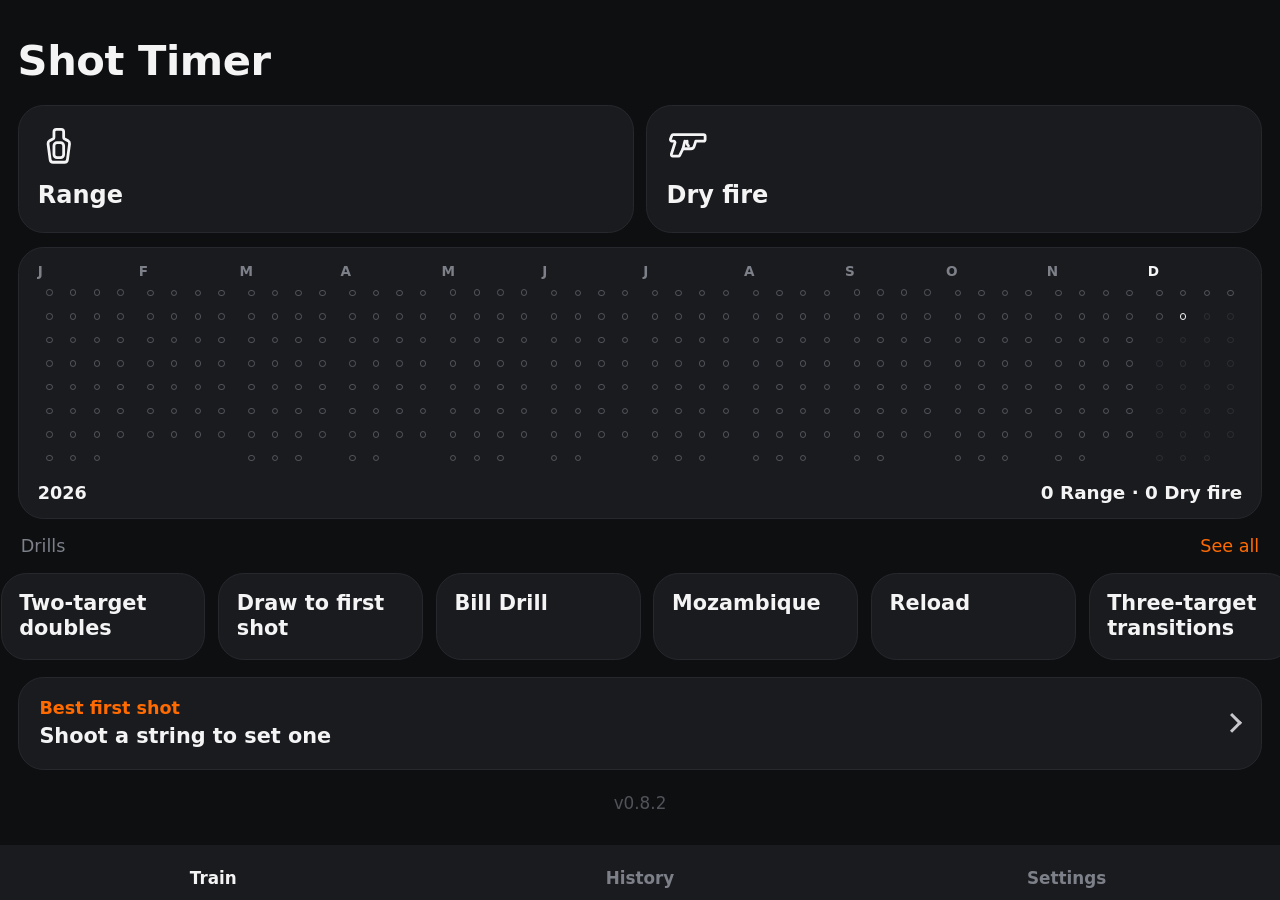
==== index.html @ 4ccd6a4a "v0.8.2: target app icon, target for Range, pistol for Dry fire - New home-screen icon: the target ou" ====
<!doctype html>
<html lang="en" data-skin="soft">
<head>
<meta charset="utf-8">
<meta name="viewport" content="width=device-width,initial-scale=1,maximum-scale=1,viewport-fit=cover,user-scalable=no">
<title>Shot Timer</title>
<meta name="apple-mobile-web-app-capable" content="yes">
<meta name="mobile-web-app-capable" content="yes">
<meta name="apple-mobile-web-app-status-bar-style" content="default">
<meta name="apple-mobile-web-app-title" content="Shot Timer">
<meta name="theme-color" content="#e4e5e8">
<link rel="manifest" href="manifest.webmanifest">
<link rel="apple-touch-icon" href="icon-180.png">
<link rel="stylesheet" href="style.css">
<link rel="stylesheet" href="design.css">
<link rel="stylesheet" href="app-skin.css">
</head>
<body>
<!-- training film: full-screen camera behind the app (outside the scaled UI so it fills the screen) -->
<div class="camwrap"><video id="cam" playsinline muted autoplay></video>
  <div class="cam-over"><div id="cam-status" class="cam-status"></div><div id="cam-events" class="cam-events"></div><div class="cam-rec">● REC</div></div></div>

<main id="app" class="phone proto" data-skin="soft">

  <!-- HOME -->
  <section id="view-home" class="view scr active">
    <div class="h-top"><div class="p-title" style="margin:0">Shot Timer</div></div>
    <button class="sbar h-ses" id="h-ses" hidden><span class="dot"></span><div><b>Session in progress</b><i id="h-ses-sum"></i></div><span class="sb-go">Resume ›</span></button>
    <div class="h-modes"><button class="h-mode" data-go="range"><svg viewBox="0 0 24 24" aria-hidden="true"><path d="M10.6 2.5H13.4A1.4 1.4 0 0 1 14.8 3.9V7.2A.8.8 0 0 0 15.2 7.9L17.3 9.05A1.9 1.9 0 0 1 18.2 10.9L17 19.9A1.8 1.8 0 0 1 15.2 21.5H8.8A1.8 1.8 0 0 1 7 19.9L5.8 10.9A1.9 1.9 0 0 1 6.7 9.05L8.8 7.9A.8.8 0 0 0 9.2 7.2V3.9A1.4 1.4 0 0 1 10.6 2.5Z"/><rect x="9.2" y="10.2" width="5.6" height="8.6" rx="1.8"/></svg><b>Range</b></button>
      <button class="h-mode" data-go="dry"><svg viewBox="0 0 24 24" aria-hidden="true"><path d="M3.6 5.5H21A1 1 0 0 1 22 6.5V8.3A1 1 0 0 1 21 9.3H16.6L15.7 12.2A2 2 0 0 1 13.8 13.7H9.2L7.4 17.4A1 1 0 0 1 6.5 18H3.4A.9.9 0 0 1 2.5 16.9L4.5 10.7A.9.9 0 0 0 3.7 9.3H2.9A.9.9 0 0 1 2 8.1L2.8 6.1A1 1 0 0 1 3.6 5.5Z"/><path d="M9.2 13.7L10.3 9.3M11.6 9.3V10.4A2 2 0 0 0 12.4 12.1"/></svg><b>Dry fire</b></button></div>
    <div class="h-week h-year">
      <div class="hy-grid" id="hy-grid" role="group" aria-label="Training days this year"></div>
      <div class="hy-foot"><span class="h-day" id="hy-year">2026</span><span class="hy-sel" id="h-day"></span></div>
    </div>
    <div class="h-row"><span class="h-k">Drills</span><button class="h-link" id="h-seeall">See all</button></div>
    <div class="h-carousel" id="h-car"></div>
    <button class="h-pr" id="h-pr"><span class="h-k">Best first shot</span><b id="h-prtxt">—</b><i id="h-prwhen"></i></button>
    <button class="clip-note" id="clip-note" hidden></button>
    <p class="p-hint home-build" id="home-build"></p>
  </section>

  <!-- RANGE: one session per trip -->
  <section id="view-range" class="view scr">
    <button class="p-back" data-back="home">‹ Home</button><div class="p-title" style="margin:0">Range</div>
    <div class="sescard" id="ses-card">
      <div class="sc-top"><span class="dot" id="ses-dot"></span><b class="sc-name" id="ses-title">Session</b><div class="hub-who sc-who" id="hub-who" role="group" aria-label="Who is shooting this session"></div><button class="sc-tog" id="sc-tog" aria-expanded="false" aria-controls="sc-more" aria-label="Add people"><svg viewBox="0 0 24 24" aria-hidden="true"><path d="M6 9l6 6 6-6"/></svg></button><button class="ses-go" id="ses-go" hidden>Shoot</button><button class="ses-btn" id="ses-btn">Start</button></div>
      <div class="sc-more" id="sc-more"><div class="sc-more-in">
        <div class="sc-line"></div>
        <div class="sc-row2">
          <div class="hub-who sc-added" id="hub-added" role="group" aria-label="People added to this session"></div>
          <div class="who-search"><input id="who-q" type="search" autocomplete="off" enterkeyhint="done" placeholder="Search shooters" aria-label="Search shooters"><div class="who-results" id="who-results" hidden></div></div>
        </div>
      </div></div>
    </div>
    <div class="p-glabel">Drills</div>
    <div class="p-group hub-dlist" id="hub-dlist"></div>
    <button class="p-new" id="hub-new">New drill</button>
    <div class="p-glabel">This session</div>
    <div class="p-group hub-log" id="hub-log"></div>
  </section>

  <!-- DRY FIRE -->
  <section id="view-drymenu" class="view scr">
    <button class="p-back" data-back="home">‹ Home</button><div class="p-title" style="margin:0">Dry fire</div>
    <div class="sbar" id="dry-sbar"><span class="dot"></span><div><b id="dry-ses-t">Session</b><i id="dry-ses-sum">Starts when you pick a drill</i></div><button class="sb-end" id="dry-end">End</button></div>
    <div class="p-group"><button class="p-menu dry" data-drill="trigger"><b>Trigger</b><span>Beep → trigger click</span></button>
      <button class="p-menu dry" data-drill="draw"><b>Draw</b><span>Reaction · shot · draw-to-shot split</span></button>
      <button class="p-menu dry" data-drill="reload"><b>Reload</b><span>First shot · reload time to the next shot</span></button></div>
  </section>

  <!-- DRILL EDITOR: describe it first, the full editor below -->
  <section id="view-editor" class="view scr">
    <div class="p-head"><button class="p-back" id="p-ed-cancel">‹ Cancel</button><div class="t"><b id="p-ed-title">New drill</b></div><button class="p-back p-save" id="p-save">Save</button></div>
    <div class="ed-scroll">
      <div class="ed-hero" id="ed-hero">
        <div class="eh-title">Describe it</div>
        <div class="eh-field"><input id="vb-text" type="text" enterkeyhint="done" autocomplete="off" placeholder="2 shots on target 1, 5 reps under 4 s" aria-label="Describe the drill"><button class="vb-mic" id="vb-mic" aria-label="Speak the drill"><svg class="ic" viewBox="0 0 24 24" aria-hidden="true"><rect x="9" y="3" width="6" height="11" rx="3"/><path d="M5.5 11a6.5 6.5 0 0 0 13 0M12 17.5V21M9 21h6"/></svg></button></div>
        <div class="vb-heard eh-heard" id="vb-heard">Say it or type it. Press done when you finish.</div>
        <button class="eh-edit" id="eh-edit">Edit drill<span aria-hidden="true">⌄</span></button>
      </div>
      <div class="ed-detail-start" id="ed-detail"></div>
      <div class="p-form">
        <label class="p-field"><span>Name</span><input id="p-f-name" value="" maxlength="28"></label>
        <div class="p-field col"><span>Start from</span><div class="p-seg p-seg3" id="p-f-start"><button data-v="holster">Holster</button><button data-v="ready" class="on">Ready</button><button data-v="low ready">Low ready</button></div></div>
      </div>
      <div class="p-glabel">Targets</div>
      <div class="p-form" id="ed-targets"></div>
      <div class="p-glabel">String · what you do after one beep, in order</div>
      <div class="p-form" id="ed-steps"></div>
      <div class="ed-add"><button class="p-new" id="ed-add-shots">+ Shots</button><button class="p-new" id="ed-add-reload">+ Reload</button></div>
      <div class="p-glabel">Reps</div>
      <div class="p-form">
        <div class="p-field"><span>Each string under</span><div class="p-step"><button data-f="par" data-d="-0.25" aria-label="Shorter par">–</button><b id="p-f-par">5.00</b> s<button data-f="par" data-d="0.25" aria-label="Longer par">+</button></div></div>
        <div class="p-field"><span>Reps</span><div class="p-step"><button data-f="reps" data-d="-1" aria-label="Fewer reps">–</button><b id="p-f-reps">5</b><button data-f="reps" data-d="1" aria-label="More reps">+</button></div></div>
        <div class="p-field"><span>Reset between reps</span><div class="p-step"><button data-f="reset" data-d="-1" aria-label="Shorter reset">–</button><b id="p-f-reset">6</b> s<button data-f="reset" data-d="1" aria-label="Longer reset">+</button></div></div>
      </div>
      <button class="h-link dt-del" id="p-ed-del" style="margin:4px auto 0">Delete drill</button>
    </div>
  </section>

  <!-- TIMER (free shooting, a drill, or a dry-fire drill) -->
  <section id="view-timer" class="view scr">
    <div class="p-head"><button class="p-back" id="btn-back">‹ Back</button><div class="t"><b id="drill-title">Range</b><i id="ses-text"></i></div>
      <div class="p-seg" id="seg-rep"><button data-rep="single">Single</button><button data-rep="repeat">Repeat</button></div></div>
    <div class="p-chips"><button class="p-chip" id="chip-shooter" aria-label="Shooter"><i>Shooter</i><b id="lbl-shooter">—</b></button>
      <button class="p-chip" id="chip-gun" aria-label="Gun"><i>Gun</i><b id="lbl-gun">—</b></button>
      <button class="p-chip film" id="chip-film" aria-label="Film training clip"><i><svg class="ic" viewBox="0 0 24 24" aria-hidden="true"><rect x="2.5" y="6.5" width="13" height="11" rx="2.5"/><path d="M15.5 10.5l6-3.5v10l-6-3.5z"/></svg>Film</i><b id="lbl-film">Off</b></button></div>
    <div class="p-plan" id="p-plan" hidden><div class="pl-top"><b id="pl-round">Rep 1 of 5</b><span id="pl-do"></span></div><div class="pl-steps" id="pl-steps"></div><div class="pl-dots" id="pl-dots"></div></div>
    <div class="p-read readout" id="p-read">
      <div class="p-status" id="status">Ready</div>
      <svg class="p-gauge" id="p-gauge" viewBox="0 0 200 104" aria-hidden="true"></svg>
      <div class="p-big"><span id="big">0.000</span><small>s</small></div>
      <div class="p-stats">
        <div><i id="k-count">Shots</i><b id="s-count">0</b></div>
        <div><i id="k-first">First</i><b id="s-first">—</b></div>
        <div><i id="k-split">Split</i><b id="s-split">—</b></div>
        <div><i id="k-avg">Avg split</i><b id="s-avg">—</b></div>
      </div>
      <div class="meter" aria-hidden="true"><div id="meter-fill"></div><div id="meter-thr"></div></div>
      <div class="p-sub" id="beepinfo"></div>
      <div class="p-res" id="p-res"></div>
    </div>
    <ol id="shotlist" class="shotlist"></ol>
    <div class="p-ctrl controls"><button class="p-btn" id="btn-main">START</button><button class="p-btn2" id="btn-review" disabled>Score…</button></div>
  </section>

  <!-- voice scoring sheet -->
  <div class="p-dlg" id="p-score" hidden><div>
    <div class="vb-top"><h4 id="sc-title">Score string</h4><button class="p-back" id="sc-close">Done</button></div>
    <div class="vbox">
      <div class="vb-top"><b>Say the hits</b><button class="vb-mic" id="sc-mic" aria-label="Speak the hits"><svg class="ic" viewBox="0 0 24 24" aria-hidden="true"><rect x="9" y="3" width="6" height="11" rx="3"/><path d="M5.5 11a6.5 6.5 0 0 0 13 0M12 17.5V21M9 21h6"/></svg></button></div>
      <textarea id="sc-text" rows="2" placeholder="e.g. 2 alpha on target 1, 1 bravo 1 alpha on target 2"></textarea>
      <div class="vb-row"><span class="vb-heard" id="sc-heard">Alpha, Bravo, Charlie, Delta, Mike, no-shoot. "All alphas" works too.</span><button class="vb-go" id="sc-go">Score</button></div>
    </div>
    <div class="sc-table" id="sc-table"></div>
  </div></div>

  <!-- HISTORY: session cards (swipe left to delete), tap one for its detail -->
  <section id="view-history" class="view scr">
    <div class="hs-head"><div class="p-title" style="margin:0">History</div></div>
    <div class="hs-best" id="hs-best"></div>
    <div class="hs-pills" role="group" aria-label="Filter"><button class="on" data-f="all">All</button><button data-f="range">Range</button><button data-f="dry">Dry fire</button></div>
    <button class="hs-live" id="hs-live" hidden><span class="dot"></span><div><b id="hs-live-t"></b><i id="hs-live-s"></i></div><span class="sb-go">Resume ›</span></button>
    <div id="hs-body"></div>
  </section>
  <section id="view-session" class="view scr">
    <button class="p-back" id="ses-back">‹ History</button>
    <div class="hd-title"><div class="p-title" style="margin:0" id="ses-title-h">Session</div><i id="hd-sub"></i></div>
    <div class="hd-stats" id="hd-stats"></div>
    <div class="hd-who" id="hd-who" role="group" aria-label="Shooters"></div>
    <div id="hd-body"></div>
    <div class="hd-acts"><button class="p-btn2" id="ses-exp">Export CSV</button><button class="p-btn2" id="ses-clips">Share clips</button><button class="p-btn2 hd-del" id="ses-del">Delete</button></div>
  </section>

  <nav class="tabs">
    <button data-view="train" class="tab active"><svg class="ti" viewBox="0 0 24 24" aria-hidden="true"><circle cx="12" cy="13" r="8"/><path d="M12 9v4l2.5 2.5M10 2h4"/></svg>Train</button>
    <button data-view="history" class="tab"><svg class="ti" viewBox="0 0 24 24" aria-hidden="true"><path d="M5 4h14v16H5zM9 9h6M9 13h6M9 17h3"/></svg>History</button>
    <button data-view="settings" class="tab"><svg class="ti" viewBox="0 0 24 24" aria-hidden="true"><path d="M4 7h10M18 7h2M4 17h4M12 17h8"/><circle cx="16" cy="7" r="2"/><circle cx="10" cy="17" r="2"/></svg>Settings</button>
  </nav>
</main>

  <!-- SETTINGS -->
  <section id="view-settings" class="view legacy">
    <header class="bar"><h1>Settings</h1></header>
    <div class="form">
      <h2>Look</h2>
      <label class="row"><span>Style</span><select id="set-skin"><option value="softdark">Soft dark</option><option value="soft">Clean light</option><option value="current">Dark</option></select></label>

      <h2>Start beep</h2>
      <label class="row"><span>Random delay min (s)</span><input id="set-dmin" type="number" min="0" max="30" step="0.5"></label>
      <label class="row"><span>Random delay max (s)</span><input id="set-dmax" type="number" min="0" max="30" step="0.5"></label>
      <label class="row"><span>Beep pitch (Hz)</span><input id="set-hz" type="number" min="800" max="4000" step="100"></label>
      <label class="row"><span>Beep length (ms)</span><input id="set-blen" type="number" min="100" max="800" step="50"></label>
      <label class="row"><span>Par time for free shooting (s, 0 = off)</span><input id="set-par" type="number" min="0" max="60" step="0.05"></label>

      <h2>Range</h2>
      <label class="row"><span>Ignore sounds quieter than my shots by (dB, 0 = off)</span><input id="set-gate" type="number" min="0" max="40" step="1"></label>
      <p class="hint">Your gun is the loudest thing the phone hears. Shots from other lanes and echoes are much quieter and get struck out (tap ↺ to keep one).</p>
      <label class="row"><span>Repeat: reset time between strings (s)</span><input id="set-rreset" type="number" min="2" max="60" step="1"></label>

      <h2>Dry fire</h2>
      <div class="row col"><span>Trigger click</span><p class="hint" id="click-info"></p><button id="btn-learn2" class="btn ghost small">Teach my trigger click</button></div>
      <div class="row col"><span>Holster draw</span><p class="hint" id="hol-info"></p><button id="btn-learn-hol" class="btn ghost small">Teach my holster draw</button></div>
      <label class="row col"><span>Dry fire sensitivity <b id="lbl-dsens"></b></span><input id="set-dsens" type="range" min="1" max="10" step="1"></label>
      <label class="row col"><span>Click match strictness <b id="lbl-match"></b></span><input id="set-match" type="range" min="0.5" max="0.95" step="0.05"></label>
      <p class="hint">A sound counts as the click only if it matches the learned click, is about as loud, and is a single snap (a rack is two snaps). Lower strictness if real clicks show "not the click".</p>
      <label class="row"><span>Dry fire repeat: reholster time (s)</span><input id="set-rehol" type="number" min="2" max="30" step="1"></label>
      <label class="row"><span>Reload drill: time allowed for the reload (s)</span><input id="set-rlto" type="number" min="3" max="30" step="1"></label>
      <label class="row"><span>Rep timeout, no click (s)</span><input id="set-rtime" type="number" min="2" max="15" step="1"></label>

      <h2>Training film</h2>
      <label class="row"><span>Camera</span><select id="set-cam"><option value="user">Front (see the overlay)</option><option value="environment">Back (better video)</option></select></label>
      <p class="hint">Tap Film on the timer screen, run your drills, tap it again to stop. The clip is kept on this phone until you delete it.</p>

      <h2>Detection</h2>
      <label class="row col"><span>Sensitivity <b id="lbl-sens"></b></span><input id="set-sens" type="range" min="1" max="10" step="1"></label>
      <p class="hint">Higher = hears quieter shots (and more of your neighbors). Watch the meter: the line is the threshold.</p>
      <label class="row"><span>Echo window (ms)</span><input id="set-echo" type="number" min="0" max="600" step="10"></label>
      <label class="row"><span>Min time between shots (ms)</span><input id="set-lock" type="number" min="40" max="400" step="10"></label>
      <label class="row"><span>Auto-stop after quiet (s, 0 = off)</span><input id="set-auto" type="number" min="0" max="60" step="1"></label>

      <h2>Shooters &amp; guns</h2>
      <label class="row col"><span>Shooters (one per line, first is you)</span><textarea id="set-shooters" rows="4"></textarea></label>
      <label class="row col"><span>Guns (one per line)</span><textarea id="set-guns" rows="4"></textarea></label>

      <h2>Test with a recording</h2>
      <p class="hint">Pick a video or audio file of a shooting string. The same detector runs on it and lists every shot.</p>
      <input id="file-test" type="file" accept="audio/*,video/*">
      <div id="file-result" class="file-result"></div>

      <h2>Diagnostics</h2>
      <label class="row"><span>iPhone audio mode</span><select id="set-audiomode"><option value="play-and-record">play-and-record</option><option value="auto">auto</option><option value="playback">playback</option><option value="ambient">ambient</option><option value="default">don't set</option></select></label>
      <p class="hint" id="audiomode-note">If the start beep is never heard by the mic, try another mode (close and reopen the app after changing it).</p>
      <div id="diag" class="file-result"></div>
      <button id="btn-diag-share" class="btn ghost small">Share beep recording</button>

      <h2>Data</h2>
      <button id="btn-export" class="btn small">Export all history (CSV)</button>
      <button id="btn-clear" class="btn danger small">Delete all history</button>
      <p class="hint" id="build"></p>
    </div>
  </section>


<dialog id="ses-dlg"><form method="dialog"><h3>Session ended</h3><p class="hint" id="ses-dlg-info"></p>
  <p class="hint">Exports only this session: a CSV of every shot/rep and a .json with the settings used.</p>
  <button id="btn-ses-export" class="btn primary">Export session</button> <button id="btn-ses-close" class="btn ghost">Done</button></form></dialog>
<dialog id="film-dlg"><form method="dialog"><h3>Training clip ready</h3><p class="hint" id="film-info"></p>
  <p class="hint" id="film-kept"></p>
  <p class="hint"><b>Save to camera roll</b>: tap Save Video. <b>Clip + log</b>: Save to Files → Dropbox, keeps the name so it matches the session export.</p>
  <button id="btn-film-roll" class="btn primary">Save to camera roll</button> <button id="btn-film-share" class="btn ghost">Clip + log</button> <button id="btn-film-close" class="btn ghost">Later</button></form></dialog>
<dialog id="picker"><form method="dialog"><h3 id="picker-title"></h3><div id="picker-list"></div><button class="btn ghost" value="cancel">Cancel</button></form></dialog>
<div class="toast-host" id="toast-host"></div>
<script src="detector.js"></script>
<script src="voice.js"></script>
<script src="app.js"></script>
<script src="ui.js"></script>
</body>
</html>
---- style.css ----
:root {
  --bg: #0d0f12; --panel: #171a1f; --panel2: #1f242b; --line: #2a3038;
  --text: #f2f4f7; --muted: #8b95a3; --accent: #ff7a1a; --accent-ink: #1a0d00;
  --ok: #3ddc84; --warn: #ffc93c; --bad: #ff5a5a;
  --mono: ui-monospace, "SF Mono", Menlo, monospace;
  --safe-b: env(safe-area-inset-bottom, 0px); --safe-t: env(safe-area-inset-top, 0px);
  color-scheme: dark;
}
* { box-sizing: border-box; -webkit-tap-highlight-color: transparent; }
html, body { margin: 0; height: 100%; background: var(--bg); color: var(--text);
  font: 16px/1.4 -apple-system, BlinkMacSystemFont, "Segoe UI", system-ui, sans-serif; overscroll-behavior: none; }
#app { height: 100%; display: flex; flex-direction: column; padding-top: var(--safe-t); }
.view { display: none; flex: 1; flex-direction: column; overflow-y: auto; padding: 0 16px 16px; }
.view.active { display: flex; }
.bar { display: flex; gap: 8px; align-items: center; justify-content: space-between; padding: 12px 0; }
h1 { font-size: 22px; margin: 0; } h2 { font-size: 13px; text-transform: uppercase; letter-spacing: .08em; color: var(--muted); margin: 24px 0 8px; }
.chip { flex: 1; min-width: 0; display: flex; flex-direction: column; align-items: flex-start; background: var(--panel); color: var(--text);
  border: 1px solid var(--line); border-radius: 12px; padding: 8px 12px; font: inherit; text-align: left; }
.chip span:last-child { white-space: nowrap; overflow: hidden; text-overflow: ellipsis; max-width: 100%; font-weight: 600; }
.chip-k { font-size: 11px; color: var(--muted); text-transform: uppercase; letter-spacing: .06em; }

.readout { background: var(--panel); border: 1px solid var(--line); border-radius: 20px; padding: 16px; text-align: center; }
.status { font-size: 14px; font-weight: 700; letter-spacing: .12em; text-transform: uppercase; color: var(--muted); }
.status.standby { color: var(--warn); } .status.live { color: var(--ok); } .status.err { color: var(--bad); }
.big { font-family: var(--mono); font-variant-numeric: tabular-nums; font-weight: 700; font-size: clamp(64px, 22vw, 120px); line-height: 1.05; letter-spacing: -.03em; margin: 4px 0 10px; }
.stats { display: grid; grid-template-columns: repeat(4, 1fr); gap: 6px; }
.stats div { background: var(--panel2); border-radius: 10px; padding: 6px 2px; display: flex; flex-direction: column; }
.k { font-size: 10px; color: var(--muted); text-transform: uppercase; letter-spacing: .06em; }
.v { font-family: var(--mono); font-variant-numeric: tabular-nums; font-size: 16px; font-weight: 600; }
.meter { position: relative; height: 8px; background: var(--panel2); border-radius: 4px; margin-top: 12px; overflow: hidden; }
#meter-fill { position: absolute; inset: 0 auto 0 0; width: 0; background: var(--ok); transition: width 60ms linear; }
#meter-fill.hot { background: var(--accent); }
#meter-thr { position: absolute; top: 0; bottom: 0; width: 2px; background: var(--text); }
.hint { color: var(--muted); font-size: 13px; margin: 6px 0 0; min-height: 1em; }

.shotlist { list-style: none; margin: 12px 0; padding: 0; flex: 1; overflow-y: auto; min-height: 60px; }
.shotlist li { display: grid; grid-template-columns: 36px 1fr 1fr 32px; align-items: center; gap: 8px; padding: 8px 10px;
  border-bottom: 1px solid var(--line); font-family: var(--mono); font-variant-numeric: tabular-nums; }
.shotlist li .n { color: var(--muted); } .shotlist li .sp { color: var(--muted); text-align: right; }
.shotlist li .t { font-weight: 700; }
.shotlist li.removed { opacity: .35; text-decoration: line-through; }
.shotlist .x { background: none; border: 0; color: var(--muted); font-size: 18px; padding: 0; }
.shotlist .head { color: var(--muted); font-size: 11px; font-family: inherit; text-transform: uppercase; letter-spacing: .06em; border: 0; padding-bottom: 2px; }

.controls { display: grid; grid-template-columns: 1fr auto; gap: 10px; padding-bottom: 4px; }
.btn { font: inherit; font-weight: 700; border-radius: 14px; border: 1px solid var(--line); background: var(--panel2); color: var(--text); padding: 12px 16px; }
.btn:disabled { opacity: .4; }
.btn.primary { background: var(--accent); color: var(--accent-ink); border-color: var(--accent); }
.btn.primary.stop { background: var(--bad); border-color: var(--bad); color: #fff; }
.btn.primary.standby { background: var(--warn); border-color: var(--warn); color: #221800; }
.btn.ghost { background: transparent; } .btn.small { padding: 8px 12px; font-size: 14px; }
.btn.danger { color: var(--bad); border-color: var(--bad); background: transparent; }
.big-btn { font-size: 26px; letter-spacing: .1em; padding: 22px; }

.tabs { display: grid; grid-template-columns: repeat(3, 1fr); border-top: 1px solid var(--line); background: var(--panel); padding-bottom: var(--safe-b); }
.tab { font: inherit; font-size: 14px; font-weight: 600; background: none; border: 0; color: var(--muted); padding: 14px 0; }
.tab.active { color: var(--accent); }

.form .row { display: flex; align-items: center; justify-content: space-between; gap: 12px; padding: 10px 0; border-bottom: 1px solid var(--line); }
.form .row.col { flex-direction: column; align-items: stretch; }
.form input[type=number] { width: 96px; font: inherit; text-align: right; background: var(--panel2); color: var(--text); border: 1px solid var(--line); border-radius: 8px; padding: 6px 8px; }
.form textarea { font: inherit; background: var(--panel2); color: var(--text); border: 1px solid var(--line); border-radius: 8px; padding: 8px; }
.form input[type=range] { width: 100%; accent-color: var(--accent); }
.file-result { font-family: var(--mono); font-size: 13px; white-space: pre-wrap; margin-top: 8px; }

.summary { display: grid; grid-template-columns: repeat(3, 1fr); gap: 8px; margin-bottom: 12px; }
.summary div { background: var(--panel); border: 1px solid var(--line); border-radius: 12px; padding: 10px; display: flex; flex-direction: column; }
.history .day { color: var(--muted); font-size: 12px; text-transform: uppercase; letter-spacing: .06em; margin: 16px 0 6px; }
.card { background: var(--panel); border: 1px solid var(--line); border-radius: 14px; padding: 12px; margin-bottom: 8px; }
.card .top { display: flex; justify-content: space-between; gap: 8px; }
.card .who { font-weight: 600; } .card .when { color: var(--muted); font-size: 13px; }
.card .nums { display: grid; grid-template-columns: repeat(4, 1fr); gap: 4px; margin-top: 8px; }
.card .nums div { display: flex; flex-direction: column; }
.card .detail { display: none; margin-top: 8px; font-family: var(--mono); font-size: 13px; color: var(--muted); }
.card.open .detail { display: block; }
.card .del { background: none; border: 0; color: var(--bad); font: inherit; font-size: 13px; padding: 6px 0 0; }
.empty { color: var(--muted); text-align: center; padding: 40px 0; }

dialog { background: var(--panel); color: var(--text); border: 1px solid var(--line); border-radius: 16px; width: min(92vw, 420px); padding: 16px; }
dialog::backdrop { background: rgba(0,0,0,.6); }
dialog h3 { margin: 0 0 10px; }
#picker-list button { display: block; width: 100%; margin-bottom: 8px; text-align: left; }
.status.live { font-size: 22px; }
.readout.go { border-color: var(--ok); box-shadow: 0 0 0 2px var(--ok) inset; }
.form select { font: inherit; background: var(--panel2); color: var(--text); border: 1px solid var(--line); border-radius: 8px; padding: 6px 8px; }
/* mode switch */
.seg { display: grid; grid-template-columns: 1fr 1fr; background: var(--panel); border: 1px solid var(--line); border-radius: 12px; padding: 3px; margin-bottom: 10px; }
.seg button { font: inherit; font-weight: 700; background: none; border: 0; color: var(--muted); padding: 9px 0; border-radius: 9px; }
.seg button.on { background: var(--panel2); color: var(--text); }
.seg.small button { padding: 6px 0; font-size: 14px; }
.dry-only { display: none; }
body.dry .dry-only { display: grid; }
body.dry #seg-mode button.on { color: #7cc4ff; }
.tag { font-size: 11px; font-weight: 800; letter-spacing: .06em; background: #1d3a52; color: #7cc4ff; border-radius: 6px; padding: 1px 6px; }

.seg.seg3 { grid-template-columns: 1fr 1fr 1fr; }

/* training film */
.chip.film { flex: 0 0 auto; }
.chip.film.rec { border-color: var(--bad); }
.chip.film.rec #lbl-film { color: var(--bad); }
.camwrap { display: none; position: relative; border-radius: 16px; overflow: hidden; background: #000; margin-bottom: 10px; aspect-ratio: 16 / 9; max-height: 32vh; }
body.filming .camwrap { display: block; }
.camwrap video { width: 100%; height: 100%; object-fit: cover; display: block; }
.camwrap video.mirror { transform: scaleX(-1); }
.cam-over { position: absolute; inset: 0; padding: 8px 10px; display: flex; flex-direction: column; justify-content: space-between; pointer-events: none;
  font-family: var(--mono); text-shadow: 0 1px 3px #000, 0 0 8px #000; }
.cam-status { font-size: 14px; font-weight: 800; letter-spacing: .04em; white-space: nowrap; overflow: hidden; text-overflow: ellipsis; padding-right: 48px; text-transform: uppercase; color: #fff; }
.cam-status.live { color: var(--ok); } .cam-status.standby { color: var(--warn); } .cam-status.err { color: var(--bad); }
.cam-events { display: flex; flex-direction: column; gap: 2px; }
.cam-ev { font-size: 12px; font-weight: 700; color: #ddd; white-space: nowrap; overflow: hidden; text-overflow: ellipsis; }
.cam-ev.click { color: var(--ok); } .cam-ev.holster { color: #7cc4ff; } .cam-ev.rep { color: #fff; font-size: 13px; } .cam-ev.no { color: #999; }
.cam-rec { position: absolute; top: 8px; right: 10px; color: var(--bad); font-weight: 800; font-size: 13px; }
#film-dlg .btn { margin-top: 8px; }

/* sessions */
.ses-bar { display: flex; align-items: center; justify-content: space-between; gap: 8px; background: var(--panel); border: 1px solid var(--line); border-radius: 12px; padding: 6px 6px 6px 12px; margin-bottom: 10px; font-size: 14px; color: var(--muted); }
.ses-bar.on { border-color: var(--ok); color: var(--text); }
.ses-bar.on #ses-text { color: var(--ok); font-weight: 700; }
.ses-btns { display: flex; gap: 8px; margin-top: 8px; }
/* film mode: full-screen camera behind see-through controls */
body.filming .camwrap { position: fixed; inset: 0; max-height: none; aspect-ratio: auto; border-radius: 0; margin: 0; z-index: 0; }
body.filming #app { position: relative; z-index: 1; background: transparent; }
body.filming, body.filming .view.active { background: transparent; }
body.filming html { background: #000; }
body.filming .readout, body.filming .seg, body.filming .chip, body.filming .ses-bar, body.filming .tabs { background: rgba(10, 12, 15, .55); -webkit-backdrop-filter: blur(6px); backdrop-filter: blur(6px); border-color: rgba(255,255,255,.15); }
body.filming .readout { padding: 10px; }
body.filming .big { font-size: clamp(48px, 15vw, 84px); margin: 0 0 6px; }
body.filming .shotlist { max-height: 18vh; background: rgba(10, 12, 15, .45); border-radius: 12px; }
body.filming .cam-over { top: 46%; bottom: auto; padding: 10px 14px; }
body.filming .cam-status { display: none; }
body.filming .cam-ev { font-size: 15px; } body.filming .cam-ev.rep { font-size: 17px; }
body.filming .cam-rec { position: fixed; top: calc(env(safe-area-inset-top, 0px) + 4px); right: 14px; z-index: 2; }
body.filming #view-timer > *:not(.camwrap):not(.controls) { position: relative; z-index: 1; }
body.filming .controls { position: relative; z-index: 1; }
body.filming #view-timer .shotlist { flex: 0 1 auto; }
body.filming #view-timer .controls { margin-top: 0; }

/* film mode, compact: camera stays visible in the middle; readout sits just above the controls */
body.filming #seg-mode, body.filming #seg-drill, body.filming #seg-rep, body.filming .ses-bar, body.filming .shotlist, body.filming .cam-rec { display: none !important; }
body.filming .readout { margin-top: auto; margin-bottom: 10px; }
body.filming .readout .stats .v { font-size: 14px; }
body.filming .readout .meter, body.filming #beepinfo { display: none; }
body.filming .bar .chip:not(.film) { opacity: .85; }
body.filming .cam-over { top: 18%; }
body.filming .cam-ev { font-size: 17px; } body.filming .cam-ev.rep { font-size: 19px; }

/* menus */
.view.menu { gap: 14px; padding-top: 8px; }
.menu-head { display: flex; flex-direction: column; gap: 4px; padding: 18px 0 6px; }
.menu-head h1 { font-size: 30px; }
.menu-btn { display: flex; flex-direction: column; align-items: flex-start; gap: 4px; text-align: left; font: inherit; color: var(--text);
  background: var(--panel); border: 1px solid var(--line); border-left: 5px solid var(--accent); border-radius: 16px; padding: 22px 20px; }
.menu-btn b { font-size: 26px; letter-spacing: .02em; } .menu-btn span { color: var(--muted); font-size: 14px; }
.menu-btn.dry { border-left-color: #7cc4ff; }
.menu-btn:active { transform: scale(.99); background: var(--panel2); }
.back { font: inherit; font-weight: 700; background: none; border: 0; color: var(--accent); padding: 8px 4px; align-self: flex-start; }
.drill-head { display: flex; align-items: center; gap: 8px; padding: 6px 0 0; }
.drill-title { flex: 1; min-width: 0; display: flex; flex-direction: column; }
.drill-title b { font-size: 17px; white-space: nowrap; overflow: hidden; text-overflow: ellipsis; }
.drill-title span { font-size: 12px; color: var(--ok); }
.drill-head .seg { margin: 0; width: 150px; flex: 0 0 auto; }
body.filming .drill-head { position: relative; z-index: 1; background: rgba(10,12,15,.55); border-radius: 12px; padding: 4px 6px; }
body.filming #seg-rep { display: grid !important; }

/* v0.7: session detail, clip reminder */
.card.tap { cursor: pointer; }
.ses-detail h2 { font-size: 13px; text-transform: uppercase; letter-spacing: .06em; color: var(--muted); margin: 18px 0 6px; }
.ses-detail .summary { margin-top: 10px; }
.srow { border-top: 1px solid var(--line); padding: 10px 2px; }
.srow .top { display: flex; justify-content: space-between; gap: 8px; } .srow .when { color: var(--muted); font-size: 13px; }
.srow .mono { font-family: var(--mono); font-size: 13px; color: var(--muted); margin-top: 4px; line-height: 1.5; }
.srow .off { text-decoration: line-through; opacity: .55; }
.ses-detail .live { color: var(--ok); } .ses-detail .warn { color: var(--bad); }
.clip-note { margin-top: 12px; width: 100%; text-align: left; background: var(--panel); border: 1px solid var(--bad); color: var(--text); border-radius: 12px; padding: 12px; font: inherit; font-size: 14px; }
.home-build { margin-top: auto; text-align: center; opacity: .6; }
---- design.css ----
/* Shot Timer UI: the design board's styles (Clean light, Dark, Soft dark), used as-is by the app.
   Generated from the design board; app-specific tweaks live in app-skin.css. */

/* Layout: editor chrome — sticky checklist rail on the left, a canvas of phone artboards on the right.
   The chrome follows the viewer's theme; the phone mockups always show the app's own (dark) look. */
:root {
  --bg: #eef0f3; --panel: #ffffff; --line: #d9dde3; --fg: #15181d; --muted: #5e6672; --accent: #e8650f; --done: #2f9e5b; --chip: #f3f4f6;
  --f-ui: "Inter", system-ui, -apple-system, "Segoe UI", sans-serif;
  --f-head: "Space Grotesk", "Inter", system-ui, sans-serif;
  --f-mono: "JetBrains Mono", ui-monospace, "SF Mono", Menlo, monospace;
  /* app tokens (the mockups) */
  --a-bg: #0d0f12; --a-panel: #171a1f; --a-panel2: #1f242b; --a-line: #2a3038; --a-text: #f2f4f7; --a-muted: #8b95a3;
  --a-accent: #ff7a1a; --a-dry: #7cc4ff; --a-ok: #3ddc84; --a-warn: #ffc93c; --a-bad: #ff5a5a;
  --a-sys: -apple-system, BlinkMacSystemFont, "SF Pro Text", "Inter", system-ui, sans-serif;
}
@media (prefers-color-scheme: dark) { :root:not([data-theme="light"]) {
  --bg: #111317; --panel: #191c21; --line: #2b3038; --fg: #eef0f3; --muted: #9aa3ae; --accent: #ff8a33; --done: #49c47a; --chip: #22262c; color-scheme: dark } }
:root[data-theme="dark"] { --bg: #111317; --panel: #191c21; --line: #2b3038; --fg: #eef0f3; --muted: #9aa3ae; --accent: #ff8a33; --done: #49c47a; --chip: #22262c; color-scheme: dark }

.shell { display: grid; grid-template-columns: 330px minmax(0, 1fr); min-height: 100%; }

/* ---------- checklist rail ---------- */
.rail { position: sticky; top: env(safe-area-inset-top, 0px); align-self: start; height: calc(100vh - env(safe-area-inset-top, 0px));
  overflow-y: auto; background: var(--panel); border-right: 1px solid var(--line); padding-block: 20px 28px;
  padding-left: max(18px, env(safe-area-inset-left, 0px)); padding-right: 18px; display: flex; flex-direction: column; gap: 18px; }
.rail h1 { font-family: var(--f-head); font-size: 20px; margin: 0; letter-spacing: -.01em; }
.rail .sub { color: var(--muted); font-size: 13px; margin: 4px 0 0; line-height: 1.45; }
.progress { display: flex; align-items: center; gap: 10px; font-size: 12px; color: var(--muted); }
.bar { flex: 1; height: 6px; border-radius: 3px; background: var(--chip); overflow: hidden; }
.bar i { display: block; height: 100%; background: var(--done); width: 0; transition: width .3s; }
.group h2 { font-size: 11px; text-transform: uppercase; letter-spacing: .09em; color: var(--muted); margin: 0 0 6px; font-weight: 600; }
.item { display: grid; grid-template-columns: 18px minmax(0, 1fr); gap: 10px; padding: 8px 6px; border-radius: 8px; cursor: pointer; }
.item:hover { background: var(--chip); }
.item input { margin: 2px 0 0; accent-color: var(--done); width: 16px; height: 16px; }
.item b { display: block; font-weight: 600; font-size: 13.5px; line-height: 1.3; }
.item span { display: block; color: var(--muted); font-size: 12.5px; line-height: 1.4; margin-top: 2px; }
.item.checked b { text-decoration: line-through; color: var(--muted); }
.tag { display: inline-block; font-size: 10.5px; font-weight: 600; padding: 1px 6px; border-radius: 5px; margin-left: 4px; vertical-align: 1px; background: var(--chip); color: var(--muted); }
.tag.data { color: var(--accent); }
.item b .tag { display: inline-block; margin-top: 0; font-size: 10.5px; color: var(--accent); }
details.done summary { cursor: pointer; font-size: 11px; text-transform: uppercase; letter-spacing: .09em; color: var(--muted); font-weight: 600; list-style: none; }
details.done summary::before { content: "▸ "; } details.done[open] summary::before { content: "▾ "; }
details.done ul { margin: 8px 0 0; padding-left: 18px; color: var(--muted); font-size: 12.5px; line-height: 1.7; }
details.done li::marker { color: var(--done); content: "✓  "; }
.note { font-size: 12px; color: var(--muted); border-top: 1px solid var(--line); padding-top: 12px; line-height: 1.5; }

/* ---------- canvas ---------- */
.canvas { min-width: 0; padding-block: 24px 48px; padding-left: 28px; padding-right: max(28px, env(safe-area-inset-right, 0px)); display: flex; flex-direction: column; gap: 28px; }
.canvas-head { display: flex; flex-wrap: wrap; align-items: end; justify-content: space-between; gap: 12px; }
.canvas-head h2 { font-family: var(--f-head); font-size: 26px; margin: 0; text-wrap: balance; }
.canvas-head p { margin: 4px 0 0; color: var(--muted); max-width: 62ch; line-height: 1.5; }
.ver { font-family: var(--f-mono); font-size: 12px; color: var(--muted); background: var(--panel); border: 1px solid var(--line); border-radius: 8px; padding: 6px 10px; }
.flow { display: flex; flex-direction: column; gap: 10px; }
.flow h3 { margin: 0; font-size: 12px; text-transform: uppercase; letter-spacing: .09em; color: var(--muted); }
.row { display: flex; flex-wrap: wrap; gap: 26px; align-items: flex-start; }
.board { display: flex; flex-direction: column; gap: 8px; width: 300px; max-width: 100%; }
.board figcaption { font-size: 13px; font-weight: 600; display: flex; gap: 8px; align-items: baseline; }
.board figcaption em { font-style: normal; font-weight: 400; color: var(--muted); font-size: 12px; }
figure.board { margin: 0; }

/* ---------- phone mockups (always the app's dark look) ---------- */
.phone { width: 300px; max-width: 100%; aspect-ratio: 390 / 844; border-radius: 34px; background: var(--a-bg); color: var(--a-text);
  border: 8px solid #050607; box-shadow: 0 1px 0 rgba(255,255,255,.04) inset, 0 18px 40px -18px rgba(0,0,0,.55); overflow: hidden;
  font-family: var(--a-sys); font-size: 11px; display: flex; flex-direction: column; position: relative; }
.phone .scr { flex: 1; display: flex; flex-direction: column; gap: 8px; padding: 26px 11px 8px; min-height: 0; }
.phone .tabs { display: grid; grid-template-columns: repeat(3, 1fr); border-top: 1px solid var(--a-line); background: var(--a-panel); padding: 7px 0 12px; text-align: center; font-size: 10px; font-weight: 600; color: var(--a-muted); }
.phone .tabs .on { color: var(--a-accent); }
.m-h1 { font-size: 21px; font-weight: 700; margin: 10px 0 0; } .m-hint { color: var(--a-muted); font-size: 10px; }
.m-menu { display: flex; flex-direction: column; gap: 3px; background: var(--a-panel); border: 1px solid var(--a-line); border-left: 4px solid var(--a-accent); border-radius: 13px; padding: 15px 13px; }
.m-menu.dry { border-left-color: var(--a-dry); } .m-menu b { font-size: 17px; } .m-menu span { color: var(--a-muted); font-size: 9.5px; }
.m-back { color: var(--a-accent); font-weight: 700; font-size: 11px; }
.m-head { display: flex; align-items: center; gap: 6px; }
.m-head .t { flex: 1; min-width: 0; display: flex; flex-direction: column; } .m-head .t b { font-size: 12px; white-space: nowrap; overflow: hidden; text-overflow: ellipsis; }
.m-head .t i { font-style: normal; font-size: 8.5px; color: var(--a-ok); }
.m-seg { display: grid; grid-template-columns: 1fr 1fr; background: var(--a-panel); border: 1px solid var(--a-line); border-radius: 8px; padding: 2px; font-size: 9px; font-weight: 700; color: var(--a-muted); text-align: center; width: 92px; }
.m-seg span { padding: 4px 0; border-radius: 6px; } .m-seg .on { background: var(--a-panel2); color: var(--a-text); }
.m-chips { display: flex; gap: 5px; } .m-chip { flex: 1; min-width: 0; background: var(--a-panel); border: 1px solid var(--a-line); border-radius: 8px; padding: 5px 7px; }
.m-chip.film { flex: 0 0 auto; } .m-chip.rec { border-color: var(--a-bad); } .m-chip.rec b { color: var(--a-bad); }
.m-chip i { display: block; font-style: normal; font-size: 7.5px; text-transform: uppercase; letter-spacing: .06em; color: var(--a-muted); } .m-chip b { font-size: 10.5px; }
.m-read { background: var(--a-panel); border: 1px solid var(--a-line); border-radius: 14px; padding: 10px; text-align: center; }
.m-read.go { border-color: var(--a-ok); box-shadow: 0 0 0 1.5px var(--a-ok) inset; }
.m-status { font-size: 9px; font-weight: 700; letter-spacing: .12em; text-transform: uppercase; color: var(--a-muted); } .m-status.ok { color: var(--a-ok); font-size: 13px; }
.m-big { font-family: ui-monospace, "SF Mono", var(--f-mono); font-weight: 700; font-size: 50px; line-height: 1.05; letter-spacing: -.03em; margin: 2px 0 6px; font-variant-numeric: tabular-nums; }
.m-stats { display: grid; grid-template-columns: repeat(4, 1fr); gap: 4px; }
.m-stats div { background: var(--a-panel2); border-radius: 7px; padding: 4px 1px; display: flex; flex-direction: column; }
.m-stats i { font-style: normal; font-size: 6.5px; text-transform: uppercase; letter-spacing: .05em; color: var(--a-muted); }
.m-stats b { font-family: ui-monospace, "SF Mono", var(--f-mono); font-size: 10.5px; font-variant-numeric: tabular-nums; }
.m-meter { height: 5px; border-radius: 3px; background: var(--a-panel2); margin-top: 8px; position: relative; overflow: hidden; }
.m-meter i { position: absolute; inset: 0 auto 0 0; width: 38%; background: var(--a-ok); }
.m-list { display: flex; flex-direction: column; font-family: ui-monospace, "SF Mono", var(--f-mono); font-size: 10px; flex: 1; min-height: 0; overflow: hidden; }
.m-list div { display: grid; grid-template-columns: 22px 1fr 1fr; padding: 5px 6px; border-bottom: 1px solid var(--a-line); font-variant-numeric: tabular-nums; }
.m-list .h { color: var(--a-muted); font-family: var(--a-sys); font-size: 7.5px; text-transform: uppercase; letter-spacing: .06em; border: 0; }
.m-list .x { color: var(--a-muted); text-decoration: line-through; opacity: .55; } .m-list .hol { color: var(--a-dry); }
.m-list span:last-child { text-align: right; color: var(--a-muted); } .m-list b { font-weight: 700; }
.m-ctrl { display: grid; grid-template-columns: 1fr auto; gap: 6px; }
.m-btn { border-radius: 10px; font-weight: 800; letter-spacing: .1em; text-align: center; padding: 13px 0; font-size: 15px; background: var(--a-accent); color: #1a0d00; }
.m-btn.stop { background: var(--a-bad); color: #fff; } .m-btn2 { border: 1px solid var(--a-line); border-radius: 10px; padding: 13px 10px; font-weight: 700; font-size: 10px; }
.m-card { background: var(--a-panel); border: 1px solid var(--a-line); border-radius: 10px; padding: 8px; display: flex; flex-direction: column; gap: 5px; }
.m-card .top { display: flex; justify-content: space-between; font-size: 10px; } .m-card .top span { color: var(--a-muted); }
.m-tag { font-size: 7.5px; font-weight: 800; background: #1d3a52; color: var(--a-dry); border-radius: 4px; padding: 1px 4px; margin-right: 3px; }
.m-day { font-size: 8px; text-transform: uppercase; letter-spacing: .07em; color: var(--a-muted); margin-top: 4px; }
.m-sum { display: grid; grid-template-columns: repeat(3, 1fr); gap: 4px; } .m-sum div { background: var(--a-panel); border: 1px solid var(--a-line); border-radius: 8px; padding: 5px; display: flex; flex-direction: column; }
.m-row { display: flex; justify-content: space-between; align-items: center; padding: 7px 0; border-bottom: 1px solid var(--a-line); font-size: 10px; }
.m-row b { font-family: ui-monospace, "SF Mono", var(--f-mono); background: var(--a-panel2); border: 1px solid var(--a-line); border-radius: 6px; padding: 2px 7px; font-size: 9.5px; }
.m-sec { font-size: 7.5px; text-transform: uppercase; letter-spacing: .09em; color: var(--a-muted); margin-top: 8px; }
.m-slider { height: 4px; border-radius: 2px; background: linear-gradient(90deg, var(--a-accent) 60%, var(--a-panel2) 60%); margin: 4px 0 2px; }
/* film mode: a stand-in for the live camera */
.phone.film .cam { position: absolute; inset: 0; background:
  radial-gradient(60px 70px at 52% 30%, #c79c7d 0 58%, transparent 60%),
  radial-gradient(90px 150px at 52% 60%, #b98b6a 0 55%, transparent 57%),
  linear-gradient(180deg, #e9dfcf 0 62%, #8f8a80 62% 100%); }
.phone.film .scr { position: relative; z-index: 1; }
.glass { background: rgba(10, 12, 15, .55); -webkit-backdrop-filter: blur(6px); backdrop-filter: blur(6px); border-color: rgba(255,255,255,.16) !important; }
.m-ev { font-family: ui-monospace, "SF Mono", var(--f-mono); font-weight: 700; font-size: 12px; text-shadow: 0 1px 3px #000; display: flex; flex-direction: column; gap: 2px; margin-top: 40px; }
.m-ev .c { color: var(--a-ok); } .m-ev .h { color: var(--a-dry); } .m-ev .n { color: #bbb; }
.m-dlg { margin-top: auto; background: var(--a-panel); border: 1px solid var(--a-line); border-radius: 14px; padding: 12px; display: flex; flex-direction: column; gap: 7px; }
.m-dlg h4 { margin: 0; font-size: 13px; }
.scrim { position: absolute; inset: 0; background: rgba(0,0,0,.55); z-index: 0; }


/* ---------- live prototype ---------- */
[hidden] { display: none !important; }
.proto-wrap { display: flex; flex-wrap: wrap; gap: 26px; align-items: flex-start; }
.proto-side { flex: 1 1 260px; min-width: 0; max-width: 420px; display: flex; flex-direction: column; gap: 14px; }
.proto-side p { margin: 0; color: var(--muted); line-height: 1.55; }
.skins { display: inline-flex; background: var(--panel); border: 1px solid var(--line); border-radius: 10px; padding: 3px; gap: 2px; flex-wrap: wrap; }
.skins button { font: inherit; font-size: 13px; font-weight: 600; border: 0; background: none; color: var(--muted); padding: 7px 12px; border-radius: 8px; cursor: pointer; }
.skins button[aria-pressed="true"] { background: var(--fg); color: var(--bg); }
.cue { font-size: 12.5px; color: var(--muted); line-height: 1.6; padding-left: 16px; margin: 0; }
.cmt { font: inherit; font-size: 12px; font-weight: 600; border: 1px solid var(--line); background: var(--panel); color: var(--fg); border-radius: 8px; padding: 4px 9px; cursor: pointer; margin-left: auto; }
.cmt:hover { border-color: var(--accent); color: var(--accent); }
.cmt[hidden] { display: none !important; }
.toast { position: fixed; left: 50%; bottom: calc(24px + env(safe-area-inset-bottom, 0px)); transform: translateX(-50%); background: var(--fg); color: var(--bg); padding: 9px 14px; border-radius: 10px; font-size: 13px; font-weight: 600; z-index: 20; }

.proto { --p-bg: #0d0f12; --p-panel: #171a1f; --p-panel2: #1f242b; --p-line: #2a3038; --p-text: #f2f4f7; --p-muted: #8b95a3;
  --p-accent: #ff7a1a; --p-accent-ink: #1a0d00; --p-dry: #7cc4ff; --p-ok: #3ddc84; --p-bad: #ff5a5a; --p-raise: none; --p-press: none;
  --p-radius: 13px; --p-numw: 700; --p-num: ui-monospace, "SF Mono", "JetBrains Mono", monospace; --p-stop-ink: #fff;
  background: var(--p-bg); color: var(--p-text); width: 340px; cursor: default; user-select: none; }
.proto[data-skin="soft"] { --p-bg: #e4e5e8; --p-panel: #e4e5e8; --p-panel2: #dcdde1; --p-line: transparent; --p-text: #1b1d21; --p-muted: #878c95;
  --p-accent: #17181b; --p-accent-ink: #ffffff; --p-dry: #4a6fa5; --p-ok: #ff6a1a; --p-bad: #17181b; --p-stop-ink: #fff;
  --p-raise: 6px 6px 14px #c3c5ca, -6px -6px 14px #ffffff; --p-press: inset 4px 4px 9px #c6c8cd, inset -4px -4px 9px #ffffff;
  --p-radius: 20px; --p-numw: 300; --p-num: "Inter", -apple-system, system-ui, sans-serif; border-color: #cfd1d5; }
.proto[data-skin="softdark"] { --p-bg: #0e0f11; --p-panel: #1a1b1f; --p-panel2: #232429; --p-line: #26282d; --p-text: #f4f4f5; --p-muted: #7d8089;
  --p-accent: #f4f4f5; --p-accent-ink: #0e0f11; --p-dry: #9cb8e0; --p-ok: #ff6a1a; --p-bad: #f4f4f5; --p-stop-ink: #0e0f11;
  --p-raise: none; --p-press: none; --p-radius: 22px; --p-numw: 500; --p-num: "Inter", -apple-system, system-ui, sans-serif; }
.proto .scr { gap: 9px; }
.proto button { font: inherit; color: inherit; }
.p-title { font-size: 23px; font-weight: 700; margin: 12px 0 0; letter-spacing: -.01em; }
.proto[data-skin="soft"] .p-title, .proto[data-skin="softdark"] .p-title { font-weight: 600; font-size: 26px; }
.p-hint { color: var(--p-muted); font-size: 10.5px; }
.p-menu { display: flex; flex-direction: column; align-items: flex-start; gap: 3px; text-align: left; background: var(--p-panel); border: 1px solid var(--p-line);
  border-left: 4px solid var(--p-accent); border-radius: var(--p-radius); padding: 16px 14px; cursor: pointer; box-shadow: var(--p-raise); }
.p-menu.dry { border-left-color: var(--p-dry); }
.proto[data-skin="soft"] .p-menu, .proto[data-skin="softdark"] .p-menu { border-left-width: 1px; }
.p-menu b { font-size: 18px; } .p-menu span { color: var(--p-muted); font-size: 10px; }
.p-menu .dot { width: 8px; height: 8px; border-radius: 50%; background: var(--p-ok); display: none; }
.proto[data-skin="soft"] .p-menu .dot, .proto[data-skin="softdark"] .p-menu .dot { display: block; margin-bottom: 4px; }
.p-menu:active { box-shadow: var(--p-press); }
.p-back { background: none; border: 0; color: var(--p-accent); font-weight: 700; font-size: 12px; padding: 4px 0; cursor: pointer; align-self: flex-start; }
.proto[data-skin="soft"] .p-back, .proto[data-skin="softdark"] .p-back { color: var(--p-text); }
.p-head { display: flex; align-items: center; gap: 6px; }
.p-head .t { flex: 1; min-width: 0; display: flex; flex-direction: column; } .p-head .t b { font-size: 13px; white-space: nowrap; overflow: hidden; text-overflow: ellipsis; }
.p-head .t i { font-style: normal; font-size: 9px; color: var(--p-ok); }
.p-seg { display: grid; grid-template-columns: 1fr 1fr; background: var(--p-panel); border: 1px solid var(--p-line); border-radius: 999px; padding: 3px; width: 108px; box-shadow: var(--p-press); }
.p-seg button { border: 0; background: none; font-size: 9.5px; font-weight: 700; color: var(--p-muted); padding: 5px 0; border-radius: 999px; cursor: pointer; }
.p-seg button.on { background: var(--p-panel2); color: var(--p-text); }
.proto[data-skin="soft"] .p-seg button.on, .proto[data-skin="softdark"] .p-seg button.on { background: var(--p-accent); color: var(--p-accent-ink); }
.p-chips { display: flex; gap: 6px; }
.p-chip { flex: 1; min-width: 0; text-align: left; background: var(--p-panel); border: 1px solid var(--p-line); border-radius: calc(var(--p-radius) - 4px); padding: 6px 8px; box-shadow: var(--p-raise); cursor: pointer; }
.p-chip.film { flex: 0 0 auto; } .p-chip.rec { border-color: #ff5a5a; } .p-chip.rec b { color: #ff5a5a; }
.p-chip i { display: block; font-style: normal; font-size: 8px; text-transform: uppercase; letter-spacing: .06em; color: var(--p-muted); } .p-chip b { font-size: 11px; }
.p-read { background: var(--p-panel); border: 1px solid var(--p-line); border-radius: calc(var(--p-radius) + 2px); padding: 11px; text-align: center; box-shadow: var(--p-raise); position: relative; }
.p-read.go { border-color: var(--p-ok); box-shadow: 0 0 0 1.5px var(--p-ok) inset, var(--p-raise); }
.proto[data-skin="soft"] .p-read.go, .proto[data-skin="softdark"] .p-read.go { border-color: var(--p-line); box-shadow: var(--p-raise); }
.p-status { font-size: 9.5px; font-weight: 700; letter-spacing: .12em; text-transform: uppercase; color: var(--p-muted); min-height: 12px; }
.p-status.live { color: var(--p-ok); } .p-status.warn { color: #e0a800; }
.p-gauge { display: none; width: 100%; height: auto; margin: 2px 0 -26px; }
.proto[data-skin="soft"] .p-gauge, .proto[data-skin="softdark"] .p-gauge { display: block; }
.p-big { font-family: var(--p-num); font-weight: var(--p-numw); font-size: 54px; line-height: 1.05; letter-spacing: -.03em; margin: 2px 0 8px; font-variant-numeric: tabular-nums; }
.p-big small { font-size: 18px; font-weight: 400; color: var(--p-muted); margin-left: 3px; letter-spacing: 0; display: none; }
.proto[data-skin="soft"] .p-big small, .proto[data-skin="softdark"] .p-big small { display: inline; }
.p-stats { display: grid; grid-template-columns: repeat(4, 1fr); gap: 5px; }
.p-stats div { background: var(--p-panel2); border-radius: 8px; padding: 5px 1px; display: flex; flex-direction: column; }
.proto[data-skin="soft"] .p-stats div { background: transparent; box-shadow: var(--p-press); border-radius: 12px; }
.p-stats i { font-style: normal; font-size: 7px; text-transform: uppercase; letter-spacing: .05em; color: var(--p-muted); }
.p-stats b { font-family: var(--p-num); font-size: 11.5px; font-variant-numeric: tabular-nums; font-weight: 600; }
.p-sub { color: var(--p-muted); font-size: 10px; margin-top: 7px; min-height: 12px; }
.p-list { display: flex; flex-direction: column; font-family: var(--p-num); font-size: 11px; flex: 1; min-height: 0; overflow: hidden; }
.p-list div { display: grid; grid-template-columns: 26px 1fr auto; gap: 6px; padding: 6px 6px; border-bottom: 1px solid var(--p-line); font-variant-numeric: tabular-nums; }
.proto[data-skin="soft"] .p-list div { border-bottom-color: #d3d5d9; }
.p-list .h { color: var(--p-muted); font-family: -apple-system, system-ui, sans-serif; font-size: 8px; text-transform: uppercase; letter-spacing: .06em; border: 0; }
.p-list .x { color: var(--p-muted); text-decoration: line-through; opacity: .6; } .p-list .k { color: var(--p-dry); }
.p-list span:last-child { color: var(--p-muted); text-align: right; } .p-list b { font-weight: 600; }
.p-ctrl { display: grid; grid-template-columns: 1fr auto; gap: 7px; }
.p-btn { border: 0; border-radius: calc(var(--p-radius) - 2px); font-weight: 800; letter-spacing: .1em; padding: 15px 0; font-size: 16px; background: var(--p-accent); color: var(--p-accent-ink); cursor: pointer; box-shadow: var(--p-raise); }
.p-btn.stop { background: var(--p-bad); color: var(--p-stop-ink); }
.proto[data-skin="current"] .p-btn.stop { background: #ff5a5a; color: #fff; }
.p-btn2 { border: 1px solid var(--p-line); background: var(--p-panel); border-radius: calc(var(--p-radius) - 2px); padding: 15px 11px; font-weight: 700; font-size: 11px; cursor: pointer; box-shadow: var(--p-raise); }
.p-card { background: var(--p-panel); border: 1px solid var(--p-line); border-radius: var(--p-radius); padding: 9px; display: flex; flex-direction: column; gap: 5px; box-shadow: var(--p-raise); }
.p-card .top { display: flex; justify-content: space-between; font-size: 10.5px; } .p-card .top span { color: var(--p-muted); }
.p-tag { font-size: 8px; font-weight: 800; background: var(--p-panel2); color: var(--p-dry); border-radius: 4px; padding: 1px 4px; margin-right: 4px; }
.p-sec { font-size: 8px; text-transform: uppercase; letter-spacing: .09em; color: var(--p-muted); margin-top: 8px; }
.p-row { display: flex; justify-content: space-between; align-items: center; padding: 8px 0; border-bottom: 1px solid var(--p-line); font-size: 11px; }
.proto[data-skin="soft"] .p-row { border-bottom-color: #d3d5d9; }
.p-row b { font-family: var(--p-num); background: var(--p-panel2); border-radius: 7px; padding: 3px 8px; font-size: 10px; box-shadow: var(--p-press); }
.p-dots { display: grid; grid-template-columns: repeat(18, 1fr); gap: 3px; padding: 8px 2px 2px; }
.p-dots i { aspect-ratio: 1; border-radius: 50%; background: var(--p-panel2); }
.proto[data-skin="soft"] .p-dots i { background: #d0d2d6; }
.p-dots i.on { background: var(--p-ok); } .p-dots i.mid { background: color-mix(in srgb, var(--p-ok) 45%, var(--p-panel2)); }
.proto .tabs { background: var(--p-panel); border-top: 1px solid var(--p-line); color: var(--p-muted); }
.proto .tabs button { border: 0; background: none; font-size: 10.5px; font-weight: 600; color: var(--p-muted); cursor: pointer; padding: 2px 0; }
.proto .tabs button.on { color: var(--p-accent); }
.proto[data-skin="soft"] .tabs, .proto[data-skin="softdark"] .tabs { border-top-color: transparent; }
.proto[data-skin="soft"] .tabs button.on, .proto[data-skin="softdark"] .tabs button.on { color: var(--p-text); }
.p-dlg { position: absolute; inset: 0; z-index: 5; background: rgba(0,0,0,.5); display: flex; align-items: flex-end; padding: 12px; }
.p-dlg > div { width: 100%; background: var(--p-panel); color: var(--p-text); border-radius: 18px; padding: 14px; display: flex; flex-direction: column; gap: 8px; box-shadow: var(--p-raise); }
.p-dlg h4 { margin: 0; font-size: 14px; }
.proto .cam { display: none; }
.proto.film .cam { display: block; position: absolute; inset: 0; z-index: 0; background:
  radial-gradient(60px 70px at 52% 28%, #c79c7d 0 58%, transparent 60%), radial-gradient(95px 160px at 52% 58%, #b98b6a 0 55%, transparent 57%),
  linear-gradient(180deg, #e9dfcf 0 62%, #8f8a80 62% 100%); }
.proto.film .scr { position: relative; z-index: 1; }
.proto.film .p-list, .proto.film .p-head .p-seg { display: none; }
.proto.film .p-read, .proto.film .p-chip, .proto.film .p-btn2, .proto.film .tabs, .proto.film .p-head { background: rgba(10,12,15,.55); color: #fff; -webkit-backdrop-filter: blur(6px); backdrop-filter: blur(6px); border-color: rgba(255,255,255,.16); box-shadow: none; }
.proto.film .p-read { margin-top: auto; } .proto.film .p-head { border-radius: 12px; padding: 4px 8px; }
.proto.film .p-ev { display: flex; }
.p-ev { display: none; flex-direction: column; gap: 2px; font-family: ui-monospace, "SF Mono", monospace; font-weight: 700; font-size: 12.5px; text-shadow: 0 1px 3px #000; color: #fff; margin-top: 30px; }
.p-ev .c { color: #3ddc84; } .p-ev .h { color: #7cc4ff; } .p-ev .n { color: #bbb; }

/* ---------- Clean light (Apple-style rebuild of Soft light) ----------
   iOS grouped grey ground, white surfaces, hairlines, system font. One bold element: the thin time in the dial.
   Signal orange only while live. */
.p-group { display: flex; flex-direction: column; gap: 9px; }
.ti { display: none; }
.proto[data-skin="soft"] {
  --p-bg: #f2f2f7; --p-panel: #ffffff; --p-panel2: #f2f2f7; --p-line: #e5e5ea; --p-text: #1c1c1e; --p-muted: #8e8e93;
  --p-accent: #1c1c1e; --p-accent-ink: #ffffff; --p-dry: #1c1c1e; --p-ok: #ff6b00; --p-bad: #ff6b00; --p-stop-ink: #ffffff;
  --p-raise: none; --p-press: none; --p-radius: 14px; --p-numw: 200;
  --p-num: -apple-system, "SF Pro Display", "Inter", system-ui, sans-serif;
  font-family: -apple-system, "SF Pro Text", "Inter", system-ui, sans-serif; border-color: #d1d1d6; }
.proto[data-skin="soft"] .scr { gap: 12px; padding-top: 30px; }
.proto[data-skin="soft"] .p-title { font-size: 30px; font-weight: 700; letter-spacing: -.02em; margin-top: 18px; }
.proto[data-skin="soft"] .p-hint { font-size: 12px; margin-top: -6px; }
/* inset grouped list */
.proto[data-skin="soft"] .p-group { gap: 0; background: #fff; border-radius: 12px; overflow: hidden; }
.proto[data-skin="soft"] .p-menu { border: 0; border-radius: 0; background: #fff; box-shadow: none; padding: 12px 34px 12px 15px; position: relative; gap: 1px; }
.proto[data-skin="soft"] .p-menu + .p-menu::before { content: ""; position: absolute; top: 0; left: 15px; right: 0; border-top: .5px solid var(--p-line); }
.proto[data-skin="soft"] .p-menu::after { content: ""; position: absolute; right: 15px; top: 50%; width: 7px; height: 7px; border-right: 2px solid #c7c7cc; border-top: 2px solid #c7c7cc; transform: translateY(-50%) rotate(45deg); }
.proto[data-skin="soft"] .p-menu b { font-size: 16px; font-weight: 600; }
.proto[data-skin="soft"] .p-menu span { font-size: 11.5px; }
.proto[data-skin="soft"] .p-menu .dot { display: none; }
.proto[data-skin="soft"] .p-menu:active { background: #e5e5ea; box-shadow: none; }
.proto[data-skin="soft"] .p-back { color: var(--p-text); font-weight: 400; font-size: 14px; }
/* drill header */
.proto[data-skin="soft"] .p-head .t b { font-size: 15px; font-weight: 600; }
.proto[data-skin="soft"] .p-head .t i { color: var(--p-muted); font-size: 10.5px; }
.proto[data-skin="soft"] .p-seg { background: rgba(118,118,128,.12); border: 0; border-radius: 9px; padding: 2px; box-shadow: none; width: 112px; }
.proto[data-skin="soft"] .p-seg button { border-radius: 7px; font-size: 11px; font-weight: 500; color: var(--p-text); padding: 5px 0; }
.proto[data-skin="soft"] .p-seg button.on { background: #fff; color: var(--p-text); box-shadow: 0 1px 3px rgba(0,0,0,.12), 0 1px 1px rgba(0,0,0,.04); font-weight: 600; }
.proto[data-skin="soft"] .p-chip { box-shadow: none; border: 0; border-radius: 12px; padding: 7px 10px; }
.proto[data-skin="soft"] .p-chip i, .proto[data-skin="soft"] .p-stats i, .proto[data-skin="soft"] .p-list .h, .proto[data-skin="soft"] .p-sec {
  text-transform: none; letter-spacing: 0; font-size: 10.5px; color: var(--p-muted); font-weight: 400; }
.proto[data-skin="soft"] .p-chip b { font-size: 13px; font-weight: 600; }
/* the readout: plain white, the dial and the thin time carry it */
.proto[data-skin="soft"] .p-read { border: 0; border-radius: 20px; box-shadow: none; padding: 14px 14px 12px; }
.proto[data-skin="soft"] .p-read.go { box-shadow: none; }
.proto[data-skin="soft"] .p-status { display: inline-flex; align-items: center; gap: 6px; text-transform: none; letter-spacing: 0; font-size: 12px; font-weight: 500; color: var(--p-muted); }
.proto[data-skin="soft"] .p-status::before { content: ""; width: 7px; height: 7px; border-radius: 50%; background: #c7c7cc; }
.proto[data-skin="soft"] .p-status.warn { color: var(--p-text); } .proto[data-skin="soft"] .p-status.warn::before { background: #ffcc00; }
.proto[data-skin="soft"] .p-status.live { color: var(--p-ok); } .proto[data-skin="soft"] .p-status.live::before { background: var(--p-ok); }
.proto[data-skin="soft"] .p-gauge { margin: 6px 0 -34px; }
.proto[data-skin="soft"] .p-big { font-size: 66px; letter-spacing: -.045em; margin: 0 0 10px; }
.proto[data-skin="soft"] .p-big small { font-size: 20px; font-weight: 300; }
.proto[data-skin="soft"] .p-stats { gap: 0; border-top: .5px solid var(--p-line); padding-top: 9px; }
.proto[data-skin="soft"] .p-stats div { background: none; box-shadow: none; border-radius: 0; padding: 0 2px; gap: 2px; }
.proto[data-skin="soft"] .p-stats div + div { border-left: .5px solid var(--p-line); }
.proto[data-skin="soft"] .p-stats b { font-family: var(--p-num); font-size: 15px; font-weight: 400; letter-spacing: -.01em; }
.proto[data-skin="soft"] .p-sub { font-size: 11.5px; }
/* list as an inset group */
.proto[data-skin="soft"] .p-list { background: #fff; border-radius: 12px; font-family: var(--p-num); font-size: 13px; flex: 0 1 auto; }
.proto[data-skin="soft"] .p-list:empty { display: none; }
.proto[data-skin="soft"] .p-list div { border-bottom: .5px solid var(--p-line); padding: 9px 14px; margin-left: 0; }
.proto[data-skin="soft"] .p-list div:last-child { border-bottom: 0; }
.proto[data-skin="soft"] .p-list .h { padding: 8px 14px 4px; border: 0; }
.proto[data-skin="soft"] .p-list b { font-weight: 400; } .proto[data-skin="soft"] .p-list .k { color: var(--p-text); }
.proto[data-skin="soft"] .p-ctrl { margin-top: auto; }
.proto[data-skin="soft"] .p-btn { border-radius: 14px; letter-spacing: 0; font-weight: 600; font-size: 17px; padding: 15px 0; box-shadow: none; text-transform: none; }
.proto[data-skin="soft"] .p-btn2 { background: rgba(118,118,128,.12); border: 0; box-shadow: none; border-radius: 14px; font-size: 14px; font-weight: 600; padding: 15px 14px; }
/* history + settings */
.proto[data-skin="soft"] .p-card { border: 0; box-shadow: none; border-radius: 12px; padding: 12px 14px; }
.proto[data-skin="soft"] .p-card .top { font-size: 13px; } .proto[data-skin="soft"] .p-card .top b { font-weight: 600; }
.proto[data-skin="soft"] .p-tag { background: rgba(118,118,128,.12); color: var(--p-text); font-weight: 600; font-size: 9.5px; }
.proto[data-skin="soft"] .p-card .p-stats { border-top: 0; padding-top: 2px; }
.proto[data-skin="soft"] .p-dots i { background: #e5e5ea; } .proto[data-skin="soft"] .p-dots i.mid { background: #ffc69e; }
.proto[data-skin="soft"] .p-row { font-size: 14px; border-bottom: .5px solid var(--p-line); padding: 11px 0; }
.proto[data-skin="soft"] .p-row b { background: none; box-shadow: none; font-family: inherit; font-weight: 400; color: var(--p-muted); font-size: 14px; padding: 0; }
.proto[data-skin="soft"] .p-sec { margin-top: 18px; }
.proto[data-skin="soft"] .tabs { background: rgba(249,249,249,.94); border-top: .5px solid rgba(0,0,0,.18); padding: 6px 0 14px; }
.proto[data-skin="soft"] .tabs button { display: flex; flex-direction: column; align-items: center; gap: 2px; font-size: 10px; font-weight: 500; color: #8e8e93; }
.proto[data-skin="soft"] .tabs button.on { color: var(--p-text); }
.proto[data-skin="soft"] .ti { display: block; width: 22px; height: 22px; fill: none; stroke: currentColor; stroke-width: 1.7; stroke-linecap: round; stroke-linejoin: round; }
.proto[data-skin="soft"] .p-dlg > div { border-radius: 14px; box-shadow: none; }
.proto[data-skin="soft"] .p-dlg .p-btn { font-size: 16px; }

.proto .p-btn { color: var(--p-accent-ink); } .proto .p-btn.stop { color: var(--p-stop-ink); }
.proto[data-skin="current"] .p-btn.stop { color: #fff; }
.proto[data-skin="soft"] #p-main { text-transform: lowercase; } .proto[data-skin="soft"] #p-main::first-letter { text-transform: uppercase; }

/* ---------- drills, editor, stats ---------- */
.proto .tabs { grid-template-columns: repeat(4, 1fr); }
.proto { --p-mark: #ff6b00; }
.proto[data-skin="soft"] { --p-mark: #e85d00; }
.p-menu.drills { border-left-color: var(--p-muted); }
.p-glabel { font-size: 11px; color: var(--p-muted); margin: 4px 4px -4px; }
.p-new { border: 1px dashed var(--p-line); background: none; border-radius: var(--p-radius); padding: 12px; font-weight: 600; color: var(--p-text); cursor: pointer; }
.proto[data-skin="soft"] .p-new { border: 0; background: #fff; color: var(--p-mark); }
.p-par { font-size: 11px; color: var(--p-muted); }
.p-res { font-size: 12.5px; font-weight: 600; margin-top: 6px; min-height: 16px; }
.p-res.over { color: #ff3b30; }
.p-save { margin-left: auto; font-weight: 700 !important; }
.p-form { display: flex; flex-direction: column; background: var(--p-panel); border-radius: 12px; border: 1px solid var(--p-line); }
.proto[data-skin="soft"] .p-form { border: 0; }
.p-field { display: flex; align-items: center; justify-content: space-between; gap: 10px; padding: 11px 13px; font-size: 13px; }
.p-field + .p-field { border-top: .5px solid var(--p-line); }
.p-field.col { flex-direction: column; align-items: stretch; }
.p-field em { font-style: normal; color: var(--p-muted); }
.p-field input { font: inherit; text-align: right; border: 0; background: none; color: var(--p-text); width: 150px; padding: 0; }
.p-field input:focus { outline: none; color: var(--p-mark); }
.p-seg.p-seg4 { width: 100%; grid-template-columns: repeat(4, 1fr); } .p-seg.p-seg3 { width: 100%; grid-template-columns: repeat(3, 1fr); }
.p-step { display: flex; align-items: center; gap: 8px; font-variant-numeric: tabular-nums; }
.p-step button { width: 28px; height: 26px; border-radius: 8px; border: 0; background: var(--p-panel2); font-size: 16px; cursor: pointer; }
.proto[data-skin="soft"] .p-step button { background: rgba(118,118,128,.12); }
.p-step b { min-width: 34px; text-align: center; font-weight: 600; }
.p-statscroll { flex: 1; min-height: 0; overflow-y: auto; display: flex; flex-direction: column; gap: 12px; margin: 0 -2px; padding: 0 2px 6px; scrollbar-width: none; }
.p-statscroll::-webkit-scrollbar { display: none; }
.p-pr { display: grid; grid-template-columns: 1fr auto; align-items: baseline; padding: 9px 13px; font-size: 12.5px; background: var(--p-panel); }
.p-pr + .p-pr { border-top: .5px solid var(--p-line); }
.p-pr b { font-family: var(--p-num); font-size: 17px; font-weight: var(--p-numw); font-variant-numeric: tabular-nums; }
.proto[data-skin="soft"] .p-pr b { font-weight: 300; font-size: 19px; }
.p-pr i { font-style: normal; grid-column: 1 / -1; font-size: 10px; color: var(--p-muted); margin-top: -2px; }
.p-pr .new { color: var(--p-mark); font-weight: 600; }
.p-chartcard { position: relative; background: var(--p-panel); border-radius: 12px; border: 1px solid var(--p-line); padding: 10px 8px 8px; }
.proto[data-skin="soft"] .p-chartcard, .proto[data-skin="soft"] .p-group.p-prs, .proto[data-skin="soft"] .p-group.p-guns { border: 0; }
.p-chartcard svg { display: block; width: 100%; height: auto; overflow: visible; }
.p-chartfoot { display: flex; justify-content: space-between; font-size: 10px; color: var(--p-muted); padding: 4px 4px 0; }
.p-tip { position: absolute; pointer-events: none; background: var(--p-text); color: var(--p-bg); font-size: 10.5px; padding: 4px 7px; border-radius: 7px; white-space: nowrap; transform: translate(-50%, -100%); font-variant-numeric: tabular-nums; }
.p-gun { display: grid; grid-template-columns: 74px 1fr 40px; align-items: center; gap: 8px; padding: 9px 13px; font-size: 12px; background: var(--p-panel); }
.p-gun + .p-gun { border-top: .5px solid var(--p-line); }
.p-gun .bar { height: 8px; border-radius: 0 4px 4px 0; background: var(--p-text); }
.p-gun .bar.best { background: var(--p-mark); }
.p-gun b { font-family: var(--p-num); font-variant-numeric: tabular-nums; font-weight: 500; text-align: right; }
.p-gun span small { display: block; color: var(--p-muted); font-size: 9.5px; }
.p-ds { display: grid; grid-template-columns: 1fr auto auto; gap: 10px; align-items: baseline; padding: 9px 13px; font-size: 12px; background: var(--p-panel); }
.p-ds + .p-ds { border-top: .5px solid var(--p-line); }
.p-ds span small { display: block; color: var(--p-muted); font-size: 9.5px; }
.p-ds b { font-family: var(--p-num); font-variant-numeric: tabular-nums; font-weight: 500; }
.p-ds em { font-style: normal; font-size: 10.5px; color: var(--p-muted); min-width: 52px; text-align: right; }
.p-drow { display: grid; grid-template-columns: 1fr auto; align-items: center; text-align: left; }
.p-drow b small { display: block; font-size: 10.5px; font-weight: 400; color: var(--p-muted); }

.proto[data-skin] .p-seg.p-seg3, .proto[data-skin] .p-seg.p-seg4 { width: 100%; }
.p-statscroll > * { flex-shrink: 0; }

/* ---------- home: interactive front page ---------- */
.proto .scr[data-screen="home"] { gap: 12px; overflow-y: auto; scrollbar-width: none; }
.proto .scr[data-screen="home"]::-webkit-scrollbar { display: none; }
.proto .scr[data-screen="home"] > * { flex-shrink: 0; }
.h-top { display: flex; align-items: center; justify-content: space-between; margin-top: 12px; }
.h-who { display: flex; gap: 4px; }
.h-who button { width: 28px; height: 28px; border-radius: 50%; border: 0; background: var(--p-panel2); color: var(--p-muted); font-weight: 700; font-size: 11px; cursor: pointer; }
.proto[data-skin="soft"] .h-who button { background: rgba(118,118,128,.12); }
.h-who button.on { background: var(--p-accent); color: var(--p-accent-ink); }
.h-k { font-size: 11px; color: var(--p-muted); }
.h-hero { display: grid; grid-template-columns: 96px 1fr; grid-template-rows: auto auto; gap: 4px 12px; align-items: center; background: var(--p-panel); border: 1px solid var(--p-line); border-radius: 18px; padding: 12px 14px; }
.proto[data-skin="soft"] .h-hero, .proto[data-skin="soft"] .h-mode, .proto[data-skin="soft"] .h-week, .proto[data-skin="soft"] .h-card, .proto[data-skin="soft"] .h-pr { border: 0; }
.h-dial { grid-row: 1 / 3; width: 96px; height: auto; overflow: visible; }
.h-hero-txt { display: flex; flex-direction: column; gap: 1px; min-width: 0; }
.h-hero-txt b { font-size: 15px; font-weight: 600; white-space: nowrap; overflow: hidden; text-overflow: ellipsis; }
.h-meta { font-size: 10.5px; color: var(--p-muted); }
.h-start { justify-self: start; border: 0; border-radius: 999px; background: var(--p-accent); color: var(--p-accent-ink); font-weight: 600; font-size: 13px; padding: 7px 18px; cursor: pointer; }
.proto[data-skin="current"] .h-start { color: #1a0d00; font-weight: 800; }
.h-start:active { transform: scale(.97); }
.h-modes { display: grid; grid-template-columns: 1fr 1fr; gap: 8px; }
.h-mode { display: flex; flex-direction: column; align-items: flex-start; gap: 2px; text-align: left; background: var(--p-panel); border: 1px solid var(--p-line); border-radius: 16px; padding: 12px; cursor: pointer; }
.h-mode svg { width: 22px; height: 22px; fill: none; stroke: var(--p-text); stroke-width: 1.6; stroke-linecap: round; stroke-linejoin: round; margin-bottom: 6px; }
.h-mode b { font-size: 15px; font-weight: 600; } .h-mode span { font-size: 10px; color: var(--p-muted); }
.h-mode:active { background: var(--p-panel2); }
.h-week { background: var(--p-panel); border: 1px solid var(--p-line); border-radius: 16px; padding: 10px 12px 8px; }
.h-row { display: flex; align-items: baseline; justify-content: space-between; margin: 0 2px; }
.h-week .h-row { margin: 0 0 6px; }
.h-day { font-size: 11px; font-weight: 600; font-variant-numeric: tabular-nums; }
.h-bars { display: grid; grid-template-columns: repeat(7, 1fr); gap: 6px; align-items: end; height: 64px; }
.h-bar { display: flex; flex-direction: column; align-items: center; justify-content: flex-end; gap: 4px; height: 100%; border: 0; background: none; padding: 0; cursor: pointer; }
.h-bar i { width: 100%; max-width: 22px; border-radius: 6px 6px 3px 3px; background: var(--p-panel2); min-height: 4px; transition: background .15s; }
.proto[data-skin="soft"] .h-bar i { background: #e5e5ea; }
.h-bar.has i { background: var(--p-text); opacity: .85; } .h-bar.sel i { background: var(--p-mark); opacity: 1; }
.h-bar span { font-size: 9px; color: var(--p-muted); } .h-bar.today span { color: var(--p-text); font-weight: 700; }
.h-link { border: 0; background: none; color: var(--p-mark); font-weight: 600; font-size: 12px; cursor: pointer; padding: 0; }
.h-carousel { display: flex; gap: 8px; overflow-x: auto; scroll-snap-type: x mandatory; margin: 0 -11px; padding: 0 11px 2px; scrollbar-width: none; }
.h-carousel::-webkit-scrollbar { display: none; }
.h-card { flex: 0 0 128px; scroll-snap-align: start; display: flex; flex-direction: column; align-items: flex-start; gap: 3px; text-align: left; background: var(--p-panel); border: 1px solid var(--p-line); border-radius: 16px; padding: 11px; cursor: pointer; }
.h-card b { font-size: 13px; font-weight: 600; line-height: 1.2; } .h-card small { font-size: 10px; color: var(--p-muted); }
.h-card .ring { width: 30px; height: 30px; margin-bottom: 4px; }
.h-card:active { background: var(--p-panel2); }
.h-pr { display: grid; grid-template-columns: 1fr auto; gap: 1px 8px; text-align: left; background: var(--p-panel); border: 1px solid var(--p-line); border-radius: 16px; padding: 11px 34px 11px 13px; cursor: pointer; position: relative; }
.h-pr .h-k { grid-column: 1 / -1; color: var(--p-mark); font-weight: 600; }
.h-pr b { font-size: 13px; font-weight: 600; } .h-pr i { font-style: normal; font-size: 11px; color: var(--p-muted); }
.h-pr::after { content: ""; position: absolute; right: 14px; top: 50%; width: 7px; height: 7px; border-right: 2px solid #c7c7cc; border-top: 2px solid #c7c7cc; transform: translateY(-50%) rotate(45deg); }

.proto[data-skin] .h-start { color: var(--p-accent-ink); }
.proto[data-skin] .h-link, .proto[data-skin] .p-new { color: var(--p-mark); }
.proto[data-skin="current"] .h-start { color: #1a0d00; }
.proto[data-skin] .h-who button.on { background: var(--p-accent); color: var(--p-accent-ink); }
.proto[data-skin] .h-bar.has i { background: var(--p-text); opacity: .85; }
.proto[data-skin] .h-bar.sel i { background: var(--p-mark); opacity: 1; }

/* ---------- drill detail, sequence editor, in-drill plan ---------- */
.dt-say { margin: -4px 2px 0; font-size: 14px; line-height: 1.45; color: var(--p-text); }
.dt-plan { display: flex; gap: 6px; flex-wrap: wrap; background: var(--p-panel); border: 1px solid var(--p-line); border-radius: 12px; padding: 10px 12px; }
.proto[data-skin="soft"] .dt-plan, .proto[data-skin="soft"] .ed-say { border: 0; }
.dt-round { display: flex; flex-direction: column; align-items: center; gap: 4px; padding: 6px 7px; border-radius: 9px; background: var(--p-panel2); min-width: 36px; }
.proto[data-skin="soft"] .dt-round { background: #f2f2f7; }
.dt-round span { font-size: 9px; color: var(--p-muted); }
.dt-shots { display: flex; gap: 3px; } .dt-shots i { width: 6px; height: 6px; border-radius: 50%; background: var(--p-text); }
.dt-shots i.reload { width: 10px; border-radius: 3px; background: var(--p-muted); }
.dt-actions { display: grid; grid-template-columns: 1fr auto; gap: 8px; margin-top: auto; }
.dt-actions .p-btn { letter-spacing: 0; text-transform: none; }
.dt-more { display: flex; justify-content: center; gap: 22px; }
.proto[data-skin] .dt-del { color: #ff3b30; }
.ed-say { background: var(--p-panel); border: 1px solid var(--p-line); border-radius: 12px; padding: 10px 13px; font-size: 13.5px; line-height: 1.4; font-weight: 500; }
.ed-say small { display: block; font-size: 10.5px; color: var(--p-muted); font-weight: 400; margin-bottom: 2px; }
.proto .scr[data-screen="drills"] { overflow-y: auto; scrollbar-width: none; } .proto .scr[data-screen="drills"]::-webkit-scrollbar { display: none; } .proto .scr[data-screen="drills"] > * { flex-shrink: 0; }
.ed-scroll { flex: 1; min-height: 0; overflow-y: auto; display: flex; flex-direction: column; gap: 10px; scrollbar-width: none; }
.ed-scroll::-webkit-scrollbar { display: none; } .ed-scroll > * { flex-shrink: 0; }
.p-plan { background: var(--p-panel); border: 1px solid var(--p-line); border-radius: 14px; padding: 9px 12px; display: flex; flex-direction: column; gap: 7px; }
.proto[data-skin="soft"] .p-plan { border: 0; }
.pl-top { display: flex; align-items: baseline; justify-content: space-between; gap: 8px; }
.pl-top b { font-size: 14px; font-weight: 700; } .pl-top span { font-size: 12px; color: var(--p-muted); text-align: right; }
.pl-dots { display: flex; gap: 5px; }
.pl-dots i { flex: 1; height: 6px; border-radius: 3px; background: var(--p-panel2); position: relative; }
.proto[data-skin="soft"] .pl-dots i { background: #e5e5ea; }
.proto[data-skin] .pl-dots i.cur { background: var(--p-muted); }
.proto[data-skin] .pl-dots i.ok { background: var(--p-text); } .proto[data-skin] .pl-dots i.over { background: #ff3b30; }
.proto.film .p-plan { background: rgba(10,12,15,.55); color: #fff; border-color: rgba(255,255,255,.16); -webkit-backdrop-filter: blur(6px); backdrop-filter: blur(6px); }
.proto.film .pl-dots i { background: rgba(255,255,255,.25); } .proto.film .pl-dots i.ok { background: #fff; }
.p-list .rr { display: grid; grid-template-columns: 70px 1fr auto; }
.p-list .rr.over b { color: #ff3b30; }

/* ---------- session hub, targets + string editor ---------- */
.sbar { box-sizing: border-box; display: flex; align-items: center; gap: 10px; background: var(--p-panel); border: 1px solid var(--p-line); border-radius: 14px; padding: 9px 10px 9px 12px; text-align: left; color: var(--p-text); width: 100%; }
.proto[data-skin="soft"] .sbar { border: 0; }
.sbar .dot { width: 8px; height: 8px; border-radius: 50%; background: #34c759; box-shadow: 0 0 0 4px rgba(52,199,89,.18); flex: none; }
.sbar > div { flex: 1; min-width: 0; display: flex; flex-direction: column; }
.sbar b { font-size: 13px; font-weight: 600; } .sbar i { font-style: normal; font-size: 11px; color: var(--p-muted); white-space: nowrap; overflow: hidden; text-overflow: ellipsis; }
.sbar .sb-end { border: 0; border-radius: 999px; padding: 6px 12px; font-weight: 600; font-size: 12px; background: var(--p-panel2); color: #ff3b30; cursor: pointer; }
.proto[data-skin="soft"] .sbar .sb-end { background: #f2f2f7; }
.sbar .sb-go { font-size: 12px; font-weight: 600; color: var(--p-mark); }
.h-ses { cursor: pointer; }
.sescard { box-sizing: border-box; display: flex; flex-direction: column; gap: 10px; background: var(--p-panel); border: 1px solid var(--p-line); border-radius: 16px; padding: 12px; }
.proto[data-skin="soft"] .sescard { border: 0; background: #fff; }
.sc-top { display: flex; align-items: center; gap: 10px; }
.sc-top > div { flex: 1; min-width: 0; display: flex; flex-direction: column; }
.sc-top b { font-size: 15px; font-weight: 700; } .sc-top i { font-style: normal; font-size: 11px; color: var(--p-muted); }
.sescard .dot { width: 8px; height: 8px; border-radius: 50%; background: var(--p-muted); opacity: .5; flex: none; }
.sescard.on .dot { background: #34c759; opacity: 1; box-shadow: 0 0 0 4px rgba(52,199,89,.18); }
.proto[data-skin] .ses-btn { border: 0; border-radius: 999px; height: 36px; padding: 0 18px; font-weight: 700; font-size: 14px; background: var(--p-accent); color: var(--p-accent-ink); cursor: pointer; }
.proto[data-skin] .sescard.on .ses-btn { background: var(--p-panel2); color: #ff3b30; }
.proto[data-skin="soft"] .sescard.on .ses-btn { background: #f2f2f7; }
.proto[data-skin="soft"] .sescard .hub-who button { background: #f2f2f7; border-color: transparent; }
.proto[data-skin="soft"] .sescard .hub-who button.on { background: #fff; border-color: var(--p-accent); }
.who-search { position: relative; }
.who-search input { width: 100%; box-sizing: border-box; height: 36px; border-radius: 10px; border: 0; background: var(--p-panel2); color: var(--p-text); font: inherit; font-size: 13px; padding: 0 12px 0 32px;
  background-image: url("data:image/svg+xml,%3Csvg xmlns='http://www.w3.org/2000/svg' viewBox='0 0 24 24' fill='none' stroke='%23878c95' stroke-width='2.2' stroke-linecap='round'%3E%3Ccircle cx='11' cy='11' r='7'/%3E%3Cpath d='M20 20l-4-4'/%3E%3C/svg%3E"); background-repeat: no-repeat; background-size: 15px; background-position: 11px center; outline: none; }
.proto[data-skin="soft"] .who-search input { background-color: #f2f2f7; }
.who-results { max-height: 236px; overflow-y: auto; -webkit-overflow-scrolling: touch; position: absolute; left: 0; right: 0; top: 40px; z-index: 4; background: var(--p-panel); border: 1px solid var(--p-line); border-radius: 12px; box-shadow: 0 8px 24px rgba(0,0,0,.18); overflow: hidden; }
.proto[data-skin="soft"] .who-results { background: #fff; border: 0; }
.proto[data-skin] .who-results button { display: flex; align-items: center; gap: 10px; width: 100%; height: 44px; padding: 0 12px; border: 0; border-top: 1px solid var(--p-line); background: none; color: var(--p-text); font-size: 14px; text-align: left; cursor: pointer; }
.proto[data-skin="soft"] .who-results button { border-top-color: #eee; }
.who-results button:first-child { border-top: 0; }
.who-results .wr-h { padding: 8px 12px 4px; font-size: 10.5px; font-weight: 600; letter-spacing: .04em; text-transform: uppercase; color: var(--p-muted); }
.who-results .wr-h + button { border-top: 0; }
.proto[data-skin] .hub-who button { -webkit-user-select: none; user-select: none; -webkit-touch-callout: none; touch-action: manipulation; transition: transform .12s, opacity .12s; }
/* session card header: dot, title, the shooters side by side (wrapping, so the card grows), then Start */
.sescard .sc-top { align-items: flex-start; }
.sescard .sc-top .dot { margin-top: 14px; }
.sescard .sc-name { cursor: pointer; flex: none; font-size: 15px; font-weight: 700; line-height: 36px; white-space: nowrap; }
.sescard .sc-top > .sc-who { flex: 1; min-width: 0; display: flex; flex-direction: row; flex-wrap: wrap; align-content: flex-start; gap: 5px; }
.proto[data-skin] .sescard .sc-who button.ini { width: 36px; height: 36px; font-size: 13px; }
.sescard .sc-top > button { flex: none; }
/* the add-people section folds down from the header; the card grows as it opens */
.sescard { gap: 0; }
.sc-more { display: grid; grid-template-rows: 0fr; transition: grid-template-rows .25s ease; }
.sc-more.open { grid-template-rows: 1fr; }
.sc-more-in { min-height: 0; overflow: hidden; display: flex; flex-direction: column; gap: 10px; padding-top: 0; transition: padding-top .25s ease; }
.sc-more.open .sc-more-in { padding-top: 10px; }
.sc-more.open.done .sc-more-in { overflow: visible; }          /* let the search list hang out once it's open */
.proto[data-skin] .sc-tog { width: 30px; height: 36px; border: 0; background: none; padding: 0; display: grid; place-items: center; cursor: pointer; flex: none; color: var(--p-muted); }
.sc-tog svg { width: 18px; height: 18px; fill: none; stroke: currentColor; stroke-width: 2.2; stroke-linecap: round; stroke-linejoin: round; transition: transform .25s ease; }
.sc-tog[aria-expanded="true"] svg { transform: rotate(180deg); }
.proto[data-skin] .sescard .sc-who button.ini.count, .proto[data-skin="soft"] .sescard .sc-who button.ini.count { width: auto; min-width: 36px; padding: 0 9px; border-radius: 18px; background: var(--p-panel2); color: var(--p-text); font-size: 12.5px; }
.proto[data-skin="soft"] .sescard .sc-who button.ini.count { background: #f2f2f7; color: var(--p-text); }
@media (prefers-reduced-motion: reduce) { .sc-more, .sc-more-in, .sc-tog svg { transition: none; } }
/* line between the header (Session · you · Start) and the people added */
.sescard .sc-line { height: 1px; background: var(--p-line); margin: 0 -12px; }
.proto[data-skin="soft"] .sescard .sc-line { background: #ececf0; }
.sescard .sc-row2 { display: flex; flex-wrap: wrap; align-items: center; gap: 6px; }
.sescard .sc-row2 > .sc-added { display: contents; }          /* chips, the +, and search share one wrapping row */
.sescard .sc-row2 > .who-search { flex: 1 1 140px; min-width: 140px; }    /* narrower than 140 px: it drops to the next line */
.proto[data-skin] .sescard .sc-added button.ini { width: 36px; height: 36px; font-size: 13px; }
.proto[data-skin] .sescard .sc-added button.ini.empty, .proto[data-skin="soft"] .sescard .sc-added button.ini.empty { background: transparent; color: var(--p-muted); border: 1.5px dashed var(--p-muted); font-size: 18px; font-weight: 500; opacity: .7; }
/* session chips: just the shooter's initials in a circle */
.proto[data-skin] .sescard .hub-who button.ini, .proto[data-skin="soft"] .sescard .hub-who button.ini.on { background: var(--p-accent); color: var(--p-accent-ink); border: 0; }
.proto[data-skin] .hub-who button.ini { width: 40px; height: 40px; padding: 0; justify-content: center; border-radius: 50%; border: 0; background: var(--p-accent); color: var(--p-accent-ink); font-size: 14px; font-weight: 700; letter-spacing: .02em; }
.proto[data-skin] .hub-who button.holding { transform: scale(.92); opacity: .6; }
.who-results button i { width: 26px; height: 26px; border-radius: 50%; display: grid; place-items: center; font-style: normal; font-size: 11px; font-weight: 700; background: var(--p-panel2); color: var(--p-muted); flex: none; }
.who-results button span { flex: 1; } .who-results button small { font-size: 11px; color: var(--p-muted); }
.who-results button.in i { background: var(--p-accent); color: var(--p-accent-ink); }
.who-results button.new { color: var(--p-mark); font-weight: 600; }
.proto[data-skin] .ses-go { border: 0; border-radius: 999px; height: 36px; padding: 0 16px; font-weight: 700; font-size: 14px; background: var(--p-accent); color: var(--p-accent-ink); cursor: pointer; }
.proto .scr[data-screen="range"] { overflow-y: auto; scrollbar-width: none; } .proto .scr[data-screen="range"]::-webkit-scrollbar { display: none; } .proto .scr[data-screen="range"] > * { flex-shrink: 0; }
.hd-row { display: flex; align-items: center; gap: 10px; min-height: 44px; padding: 2px 4px 2px 12px; border-top: 1px solid var(--p-line); cursor: pointer; }
.proto[data-skin="soft"] .hd-row { border-top-color: #ececf0; }
.hd-row:first-child { border-top: 0; }
.hd-row .hd-check { width: 16px; height: 16px; border-radius: 50%; border: 1.5px solid var(--p-muted); box-sizing: border-box; flex: none; display: grid; place-items: center; font-size: 9.5px; color: transparent; }
.hd-row.sel .hd-check { background: var(--p-accent); border-color: var(--p-accent); color: var(--p-accent-ink); }
.hd-row .hd-txt { flex: 1; min-width: 0; display: flex; flex-direction: column; }
.hd-row .hd-txt b { font-size: 14px; font-weight: 600; }
.hd-row.hd-more { color: var(--p-muted); font-size: 13px; font-weight: 600; padding-right: 14px; }
.hd-row.hd-more .hd-chev { font-size: 15px; line-height: 1; transition: transform .2s; } .hd-row.hd-more.open .hd-chev { transform: rotate(180deg); } .hd-row .hd-txt small { font-size: 11px; color: var(--p-muted); white-space: nowrap; overflow: hidden; text-overflow: ellipsis; }
.proto[data-skin] .hd-edit { border: 0; background: none; color: var(--p-mark); font-weight: 600; font-size: 13px; height: 40px; padding: 0 10px; cursor: pointer; flex: none; }
.hub-who { display: flex; gap: 5px; flex-wrap: wrap; }
.proto[data-skin] .hub-who button { display: inline-flex; align-items: center; gap: 5px; height: 36px; padding: 0 10px 0 5px; border-radius: 999px; border: 1px solid var(--p-line); background: var(--p-panel); color: var(--p-text); font-size: 13px; font-weight: 600; cursor: pointer; }
.hub-who button i { width: 24px; height: 24px; border-radius: 50%; display: grid; place-items: center; font-style: normal; font-size: 11px; background: var(--p-panel2); color: var(--p-muted); }
.proto[data-skin] .hub-who button.on { border-color: var(--p-accent); }
.proto[data-skin] .hub-who button.on i { background: var(--p-accent); color: var(--p-accent-ink); }
.proto[data-skin] .hub-who button.add { padding: 0; width: 36px; justify-content: center; font-size: 18px; color: var(--p-muted); }
.hub-who-note { font-size: 11px; color: var(--p-muted); margin-top: -2px; }
.hub-log:empty::before { content: "Nothing yet."; display: block; padding: 12px 13px; font-size: 12px; color: var(--p-muted); }
.hub-row { display: grid; grid-template-columns: 1fr auto; gap: 1px 8px; padding: 10px 13px; border-top: 1px solid var(--p-line); font-size: 13px; }
.hub-row:first-child { border-top: 0; } .hub-row i { font-style: normal; font-size: 11px; color: var(--p-muted); } .hub-row b { font-variant-numeric: tabular-nums; }
.tg { display: inline-grid; place-items: center; min-width: 20px; padding: 0 4px; box-sizing: border-box; width: auto; height: 20px; border-radius: 6px; background: var(--p-text); color: var(--p-bg); font-size: 11px; font-weight: 800; font-style: normal; flex: none; }
.dt-tg { display: flex; gap: 10px; flex-wrap: wrap; font-size: 12px; color: var(--p-muted); margin: -2px 2px 0; } .dt-tg span { display: inline-flex; align-items: center; gap: 5px; }
.dt-plan { align-items: center; }
.st-chip { display: inline-flex; align-items: center; gap: 4px; padding: 5px 7px; border-radius: 9px; background: var(--p-panel2); font-size: 11px; font-weight: 600; }
.proto[data-skin="soft"] .st-chip { background: #f2f2f7; }
.st-chip .dots { display: flex; gap: 3px; } .st-chip .dots i { width: 6px; height: 6px; border-radius: 50%; border: 1.5px solid var(--p-text); box-sizing: border-box; }
.st-chip .dots i.on { background: var(--p-text); } .st-chip.rl { color: var(--p-muted); font-weight: 500; }
.st-arrow { color: var(--p-muted); font-size: 11px; } .st-x { margin-left: auto; font-size: 12px; color: var(--p-muted); font-weight: 600; }
.pl-steps { display: flex; gap: 5px; align-items: center; flex-wrap: wrap; }
.pl-steps .st-chip.now { box-shadow: 0 0 0 1.5px var(--p-mark); }
.proto.film .st-chip { background: rgba(255,255,255,.14); color: #fff; } .proto.film .st-chip .dots i { border-color: #fff; } .proto.film .st-chip .dots i.on { background: #fff; }
.ed-row { display: flex; align-items: center; gap: 8px; padding: 8px 12px; border-top: 1px solid var(--p-line); font-size: 13px; min-height: 44px; box-sizing: border-box; }
.ed-row:first-child { border-top: 0; }
.ed-row .grow { flex: 1; min-width: 0; } .ed-row .n { width: 14px; color: var(--p-muted); font-size: 11px; font-variant-numeric: tabular-nums; }
.ed-x { border: 0; background: none; color: var(--p-muted); font-size: 17px; line-height: 1; width: 26px; height: 26px; cursor: pointer; padding: 0; flex: none; }
.ed-tgs { display: flex; gap: 3px; } .ed-tgs button { min-width: 30px; padding: 0 4px; height: 26px; border-radius: 7px; border: 1px solid var(--p-line); background: none; color: var(--p-text); font-weight: 700; font-size: 11px; cursor: pointer; padding: 0; }
.proto[data-skin] .ed-tgs button.on { background: var(--p-text); color: var(--p-bg); border-color: var(--p-text); }
.ed-tr { padding: 0 12px 0 34px; font-size: 10.5px; color: var(--p-muted); margin: -4px 0 -2px; border: 0; min-height: 0; }
.ed-add { display: grid; grid-template-columns: 1fr 1fr; gap: 8px; } .ed-add .p-new { padding: 9px; font-size: 13px; }
.ed-addtg { border: 0; background: none; color: var(--p-mark); font-weight: 600; font-size: 13px; cursor: pointer; padding: 0; text-align: left; }

/* ---------- voice: describe a drill, say the hits ---------- */
.vbox { background: var(--p-panel); border: 1px solid var(--p-line); border-radius: 14px; padding: 10px 12px; display: flex; flex-direction: column; gap: 8px; }
.proto[data-skin="soft"] .vbox { border: 0; }
.p-dlg .vbox { background: var(--p-panel2); border: 0; }
.vb-top { display: flex; align-items: center; justify-content: space-between; gap: 8px; } .vb-top b { font-size: 13px; }
.vb-mic { width: 40px; height: 40px; border-radius: 50%; border: 0; background: var(--p-accent); color: var(--p-accent-ink); font-size: 18px; cursor: pointer; flex: none; }
.vb-mic.on { box-shadow: 0 0 0 5px rgba(255,59,48,.25); background: #ff3b30; }
.vbox textarea { width: 100%; box-sizing: border-box; resize: none; border: 1px solid var(--p-line); border-radius: 10px; background: transparent; color: var(--p-text); font: inherit; font-size: 13px; padding: 8px 10px; }
.vb-row { display: flex; align-items: flex-start; gap: 8px; } .vb-heard { flex: 1; font-size: 11px; color: var(--p-muted); line-height: 1.35; }
.vb-heard b { color: var(--p-text); font-weight: 600; }
.vb-go { border: 0; border-radius: 999px; padding: 7px 16px; font-weight: 600; font-size: 13px; background: var(--p-text); color: var(--p-bg); cursor: pointer; flex: none; }
.proto[data-skin] .vb-go { background: var(--p-text); color: var(--p-bg); }
.proto[data-skin] .vb-mic { background: var(--p-accent); color: var(--p-accent-ink); font-size: 18px; line-height: 1; }
.proto[data-skin] .vb-mic.on { background: #ff3b30; }
.sc-table { display: flex; flex-direction: column; font-size: 13px; }
.sc-row { display: grid; grid-template-columns: 44px repeat(6, 1fr); gap: 2px; padding: 6px 0; border-top: 1px solid var(--p-line); text-align: center; font-variant-numeric: tabular-nums; }
.sc-row.h { color: var(--p-muted); font-size: 10px; border-top: 0; }
.sc-row b { text-align: left; }
.sc-sum { display: flex; justify-content: space-between; padding-top: 8px; border-top: 1px solid var(--p-line); font-size: 13px; }
.sc-sum b { font-size: 15px; font-variant-numeric: tabular-nums; } .sc-warn { color: #ff3b30; font-size: 11px; }
.p-list .rr small { grid-column: 1 / -1; font-size: 10.5px; color: var(--p-muted); margin-top: -2px; }

/* ---------- editor opens on a centered "Describe it"; the full editor sits below it ---------- */
.proto .scr[data-screen="editor"] .ed-scroll { scroll-behavior: smooth; }
.ed-hero { min-height: 100%; box-sizing: border-box; display: flex; flex-direction: column; align-items: center; justify-content: center; gap: 12px; padding: 0 4px 40px; text-align: center; }
.eh-title { font-size: 30px; font-weight: 700; letter-spacing: -.02em; }
.eh-field { display: flex; align-items: center; gap: 6px; width: 100%; max-width: 290px; background: var(--p-panel); border: 1px solid var(--p-line); border-radius: 999px; padding: 4px 4px 4px 14px; box-sizing: border-box; }
.proto[data-skin="soft"] .eh-field { border: 0; }
.eh-field input { flex: 1; min-width: 0; border: 0; background: transparent; color: var(--p-text); font: inherit; font-size: 13px; outline: none; }
.eh-field .vb-mic { width: 34px; height: 34px; font-size: 15px; }
.eh-heard { flex: none; max-width: 280px; text-align: center; min-height: 2.7em; }
.proto[data-skin] .eh-edit { border: 0; background: none; color: var(--p-mark); font-weight: 600; font-size: 14px; display: flex; flex-direction: column; align-items: center; gap: 0; cursor: pointer; margin-top: 18px; }
.eh-edit span { font-size: 18px; line-height: .8; }
.ed-detail-start { height: 0; margin-top: -10px; }

/* ---------- home: the whole year as dots, one calendar block per month ---------- */
.hy-grid { display: grid; grid-template-columns: repeat(12, minmax(0, 1fr)); gap: 0 4px; }
.hy-month { display: flex; flex-direction: column; gap: 1px; min-width: 0; }
.hy-month > span { font-size: 8.5px; line-height: 1.1; font-weight: 700; color: var(--p-muted); }
.hy-month.now > span { color: var(--p-text); }
.hy-days { display: grid; grid-template-columns: repeat(4, 1fr); gap: 0; }
.hy-days button, .hy-days i { aspect-ratio: 1; width: 100%; padding: 0; border: 0; background: none; display: grid; place-items: center; cursor: pointer; }
.hy-days i { cursor: default; }
.hy-dot { display: inline-block; width: 4px; height: 4px; border-radius: 50%; box-sizing: border-box; border: 1px solid var(--p-muted); opacity: .55; }
.hy-dot.dry { background: var(--p-text); border-color: var(--p-text); opacity: 1; }
.hy-dot.range { background: var(--p-mark); border-color: var(--p-mark); opacity: 1; }
.hy-dot.future { opacity: .18; }
.hy-days button.sel .hy-dot { box-shadow: 0 0 0 1px var(--p-panel), 0 0 0 2.2px var(--p-text); }
.hy-days button.today .hy-dot { border-width: 1.2px; border-color: var(--p-text); opacity: 1; }
.hy-foot { display: flex; align-items: baseline; justify-content: space-between; gap: 8px; margin-top: 6px; }
.hy-sel { font-size: 11.5px; font-weight: 600; text-align: right; font-variant-numeric: tabular-nums; min-width: 0; }
.hy-legend { display: flex; gap: 12px; justify-content: flex-end; margin-top: 4px; font-size: 9.5px; color: var(--p-muted); }
.hy-legend span { display: inline-flex; align-items: center; gap: 4px; }
.hy-legend .hy-dot { opacity: 1; width: 7px; height: 7px; }
.hy-legend .hy-dot:not(.dry):not(.range) { opacity: .7; }

@media (max-width: 820px) {
  .shell { grid-template-columns: minmax(0, 1fr); }
  .rail { position: static; height: auto; border-right: 0; border-bottom: 1px solid var(--line); padding-right: max(16px, env(safe-area-inset-right, 0px)); padding-left: max(16px, env(safe-area-inset-left, 0px)); }
  .canvas { padding-left: max(16px, env(safe-area-inset-left, 0px)); padding-right: max(16px, env(safe-area-inset-right, 0px)); }
  .row { justify-content: center; }
}
@media (prefers-reduced-motion: reduce) { .bar i { transition: none; } }
.item:focus-within { outline: 2px solid var(--accent); outline-offset: 1px; }

/* ===== History + line icons, from the design board rev 11-13 ===== */
/* ---------- History mockup (rev 11) ---------- */
#app #view-history, #app #view-session { overflow-y: auto; scrollbar-width: none; }
#app #view-history::-webkit-scrollbar, #app #view-session::-webkit-scrollbar { display: none; }
#app #view-history > *, #app #view-session > * { flex-shrink: 0; }
.hs-head { display: flex; align-items: flex-end; justify-content: space-between; }
.hs-exp { background: none; border: 0; color: var(--p-text); font-size: 13px; font-weight: 600; padding: 4px 0; cursor: pointer; }
.hs-best { display: grid; grid-template-columns: repeat(3, 1fr); background: var(--p-panel); border-radius: var(--p-radius); padding: 10px 4px; }
.hs-best > div { display: flex; flex-direction: column; align-items: center; gap: 1px; border-right: 1px solid var(--p-line); }
.hs-best > div:last-child { border-right: 0; }
.hs-best i { font-style: normal; font-size: 9.5px; color: var(--p-muted); }
.hs-best b { font-family: var(--p-num); font-weight: var(--p-numw); font-size: 22px; letter-spacing: -.02em; }
.hs-best b small { font-size: 11px; color: var(--p-muted); margin-left: 1px; }
.hs-best em { font-style: normal; font-size: 9px; color: var(--p-muted); }
.hs-pills { display: flex; gap: 6px; }
.hs-pills button { flex: 0 0 auto; background: var(--p-panel); color: var(--p-text); border: 0; border-radius: 999px; padding: 6px 13px; font-size: 12px; font-weight: 600; cursor: pointer; }
.hs-pills button.on { background: var(--p-text); color: var(--p-bg); }
.hs-live { display: flex; align-items: center; gap: 10px; background: var(--p-panel); border: 0; border-radius: var(--p-radius); padding: 10px 12px; color: var(--p-text); text-align: left; cursor: pointer; }
.hs-live .dot { width: 8px; height: 8px; border-radius: 50%; background: #ff6b00; box-shadow: 0 0 0 3px rgba(255,107,0,.2); }
.hs-live div { flex: 1; display: flex; flex-direction: column; } .hs-live b { font-size: 13px; } .hs-live i { font-style: normal; font-size: 11px; color: var(--p-muted); }
.hs-live .sb-go { font-size: 12px; font-weight: 600; }
.hs-month { font-size: 11px; font-weight: 600; color: var(--p-muted); text-transform: uppercase; letter-spacing: .06em; margin: 4px 4px -4px; }
.hs-list { background: var(--p-panel); border-radius: var(--p-radius); overflow: hidden; display: flex; flex-direction: column; }
.hs-ses { display: flex; align-items: center; gap: 10px; background: none; border: 0; border-bottom: 1px solid var(--p-line); padding: 10px 10px 10px 12px; color: var(--p-text); text-align: left; cursor: pointer; }
.hs-ses:last-child { border-bottom: 0; }
.hs-ic { width: 10px; height: 10px; border-radius: 50%; flex: 0 0 auto; }
.hs-ic.range { background: #ff6b00; } .hs-ic.dry { background: var(--p-text); }
.hs-mid { flex: 1; min-width: 0; display: flex; flex-direction: column; gap: 1px; }
.hs-mid b { font-size: 13.5px; font-weight: 600; } .hs-mid i { font-style: normal; font-size: 11px; color: var(--p-muted); white-space: nowrap; overflow: hidden; text-overflow: ellipsis; }
.hs-who { display: flex; gap: 3px; margin-top: 3px; align-items: center; }
.hs-who span { font-size: 8.5px; font-weight: 700; width: 18px; height: 18px; border-radius: 50%; display: grid; place-items: center; background: var(--p-panel2); }
.hs-who .hs-film { width: auto; background: none; font-weight: 600; color: var(--p-muted); margin-left: 3px; }
.hs-val { display: flex; flex-direction: column; align-items: flex-end; }
.hs-val b { font-family: var(--p-num); font-weight: var(--p-numw); font-size: 18px; } .hs-val i { font-style: normal; font-size: 9px; color: var(--p-muted); }
.hs-chev { color: var(--p-muted); font-size: 18px; }
.proto[data-skin="soft"] .hs-best b, .proto[data-skin="soft"] .hs-val b { font-weight: 300; }
.hs-list.hs-hide, .hs-ses.hs-hide { display: none; }
/* session detail */
.hd-title { display: flex; flex-direction: column; gap: 2px; } .hd-title .p-title { font-size: 24px !important; }
.hd-title i { font-style: normal; font-size: 11.5px; color: var(--p-muted); }
.hd-stats { display: grid; grid-template-columns: repeat(4, 1fr); background: var(--p-panel); border-radius: var(--p-radius); padding: 9px 2px; }
.hd-stats > div { display: flex; flex-direction: column; align-items: center; }
.hd-stats i { font-style: normal; font-size: 9px; color: var(--p-muted); }
.hd-stats b { font-family: var(--p-num); font-weight: var(--p-numw); font-size: 18px; }
.hd-who { display: flex; gap: 6px; }
.hd-who button { display: flex; align-items: center; gap: 5px; background: var(--p-panel); color: var(--p-text); border: 0; border-radius: 999px; padding: 4px 10px 4px 4px; font-size: 11.5px; font-family: var(--p-num); cursor: pointer; }
.hd-who button:first-child { padding: 4px 12px; font-family: inherit; font-weight: 600; }
.hd-who button span { font-family: -apple-system, system-ui, sans-serif; font-size: 8.5px; font-weight: 700; width: 20px; height: 20px; border-radius: 50%; display: grid; place-items: center; background: var(--p-panel2); }
.hd-who button.on { background: var(--p-text); color: var(--p-bg); }
.hd-drill { background: var(--p-panel); border-radius: var(--p-radius); overflow: hidden; display: flex; flex-direction: column; }
.hd-dh { display: grid; grid-template-columns: 1fr auto; padding: 10px 12px 6px; row-gap: 1px; }
.hd-dh b { font-size: 13.5px; } .hd-dh i { grid-column: 1; font-style: normal; font-size: 10.5px; color: var(--p-muted); }
.hd-par { grid-column: 2; grid-row: 1 / 3; align-self: center; font-size: 10.5px; font-weight: 600; color: var(--p-muted); }
.hd-str { display: grid; grid-template-columns: 14px 24px 1fr 14px 50px 16px; gap: 6px; align-items: center; background: none; border: 0; border-top: 1px solid var(--p-line); padding: 8px 12px; color: var(--p-text); text-align: left; cursor: pointer; }
.hd-n { font-size: 10px; color: var(--p-muted); }
.hd-i { font-size: 8.5px; font-weight: 700; width: 20px; height: 20px; border-radius: 50%; display: grid; place-items: center; background: var(--p-panel2); }
.hd-str b { font-family: var(--p-num); font-weight: var(--p-numw); font-size: 16px; }
.hd-ok { color: #34a853; font-size: 12px; font-weight: 700; } .hd-no { color: #e5352b; font-size: 12px; font-weight: 700; }
.hd-hf { font-size: 10.5px; color: var(--p-muted); text-align: right; font-variant-numeric: tabular-nums; }
.hd-cl { font-size: 11px; }
.hd-splits { display: none; padding: 0 12px 9px 56px; font-family: var(--p-num); font-size: 10.5px; color: var(--p-text); line-height: 1.5; }
.hd-splits span { color: var(--p-muted); font-family: -apple-system, system-ui, sans-serif; }
.hd-str.open + .hd-splits { display: block; }
.hd-more { background: none; border: 0; border-top: 1px solid var(--p-line); padding: 8px; font-size: 11.5px; font-weight: 600; color: var(--p-muted); cursor: pointer; }
.hd-acts { display: grid; grid-template-columns: 1fr 1fr 1fr; gap: 6px; margin-bottom: 10px; }
.hd-acts .p-btn2 { font-size: 12px !important; padding: 11px 4px !important; }
.hd-acts .hd-del { color: #e5352b; }

/* history rev 12: session cards carry their own stats, swipe left to delete */
.hs-list { background: none; gap: 8px; overflow: visible; }
.hs-card { position: relative; border-radius: var(--p-radius); overflow: hidden; }
.hs-del { position: absolute; right: 1px; top: 1px; bottom: 1px; width: 120px; padding-left: 36px; background: #e5352b; border-radius: 0 var(--p-radius) var(--p-radius) 0; border: 0; color: #fff; font-size: 13px; font-weight: 600; cursor: pointer; }
.hs-card .hs-ses { position: relative; width: 100%; display: flex; flex-direction: column; align-items: stretch; gap: 8px; background: var(--p-panel); border: 0; padding: 11px 12px 10px; transition: transform .2s ease; touch-action: pan-y; }
.hs-card.drag .hs-ses { transition: none; }
.hs-top { display: flex; align-items: center; gap: 8px; min-width: 0; }
.hs-top b { font-size: 13.5px; font-weight: 600; } .hs-top > i { font-style: normal; font-size: 11.5px; color: var(--p-muted); }
.hs-top .hs-who { margin: 0 0 0 auto; } .hs-top .hs-chev { margin-left: auto; } .hs-top .hs-who + .hs-chev { margin-left: 2px; }
.hs-stats { display: grid; grid-template-columns: repeat(3, 1fr); background: none; padding: 2px 0 0; }
.hs-stats > div { display: flex; flex-direction: column; align-items: center; border-right: 1px solid rgba(128,128,128,.28); }
.hs-stats > div:last-child { border-right: 0; }
.hs-stats i { font-style: normal; font-size: 9px; color: var(--p-muted); }
.hs-stats b { font-family: var(--p-num); font-weight: var(--p-numw); font-size: 19px; letter-spacing: -.01em; }
.hs-stats b small { font-size: 10px; color: var(--p-muted); margin-left: 1px; }
.hs-card.hs-hide, .hs-card.gone { display: none; }

/* line icons (rev 13): same stroke style as the tab bar, replace every emoji */
.ic { width: 1.05em; height: 1.05em; fill: none; stroke: currentColor; stroke-width: 2; stroke-linecap: round; stroke-linejoin: round; vertical-align: -.17em; flex: none; }
.p-chip i .ic, .m-chip i .ic { margin-right: 3px; }
.vb-mic .ic { width: 20px; height: 20px; vertical-align: middle; }
.eh-field .vb-mic .ic { width: 17px; height: 17px; }
.hs-who .hs-film { display: inline-flex; align-items: center; gap: 3px; }
.hd-cl .ic { width: 14px; height: 14px; color: var(--p-muted); }
.hd-ok .ic, .hd-no .ic { width: 14px; height: 14px; stroke-width: 2.6; }
.hd-check .ic { width: 12px; height: 12px; stroke-width: 2.8; }
.cmt .ic { width: 15px; height: 15px; }
---- app-skin.css ----
/* App layer on top of design.css. The design board draws the phone 300 px wide; the app scales that same layout
   up to the real screen with CSS zoom (--z is set by ui.js from the screen width), so it looks exactly like the board. */
html, body { background: var(--root-bg, #e4e5e8); color-scheme: light; }
html[data-skin="current"], html[data-skin="softdark"] { color-scheme: dark; }
html[data-skin="soft"] { --root-bg: #e4e5e8; } html[data-skin="current"] { --root-bg: #0d0f12; } html[data-skin="softdark"] { --root-bg: #0e0f11; }

#app.phone.proto { --z: 1.3; zoom: var(--z); width: calc(100vw / var(--z)); height: calc(100dvh / var(--z)); max-width: none; aspect-ratio: auto;
  border: 0; border-radius: 0; box-shadow: none; padding: 0; position: relative; overflow: hidden; user-select: none; -webkit-user-select: none; }
#app input, #app textarea { user-select: text; -webkit-user-select: text; }
#app .view:not(.active) { display: none !important; }
#app .view.scr { padding: calc(env(safe-area-inset-top, 0px) / var(--z) + 8px) 11px 8px; overflow-y: auto; scrollbar-width: none; }
#app .view.scr::-webkit-scrollbar { display: none; }
#app .view.scr > * { flex-shrink: 0; }
#app #view-timer.scr { overflow: hidden; }
#app #view-timer.scr > .shotlist { flex: 1 1 auto; min-height: 40px; }
#app #view-editor.scr { overflow: hidden; }

/* tab bar: three tabs, clear of the home indicator */
#app .tabs { margin-top: auto; grid-template-columns: repeat(3, 1fr); padding-bottom: calc(env(safe-area-inset-bottom, 0px) / var(--z) + 6px); }
#app .tabs .tab { font-size: 10.5px; font-weight: 600; color: var(--p-muted); padding: 6px 0 0; display: flex; flex-direction: column; align-items: center; gap: 2px; background: none; border: 0; }
#app .tabs .tab.active { color: var(--p-accent); }
#app[data-skin="soft"] .tabs .tab.active { color: var(--p-text); }

/* timer readout bits that came from the old screen */
#app .p-read.go { border-color: var(--p-ok); }
#app .meter { height: 4px; margin-top: 8px; background: var(--p-panel2); border-radius: 2px; position: relative; overflow: hidden; }
#app #meter-fill { background: var(--p-ok); } #app #meter-fill.hot { background: var(--p-mark); }
#app #meter-thr { background: var(--p-text); width: 1.5px; }
#app .p-status.standby { color: #e0a800; } #app .p-status.err { color: #ff3b30; }
#app .p-btn.standby { background: #e0a800; color: #1a1300; }
#app .p-btn2:disabled { opacity: .45; }
#app .p-seg[hidden] { display: grid !important; visibility: hidden; }
#app .shotlist { list-style: none; margin: 0; padding: 0; overflow-y: auto; font-family: var(--p-num); font-size: 11px; }
#app .shotlist li { display: grid; grid-template-columns: 22px 1fr 1fr 22px; gap: 6px; align-items: center; padding: 6px; border-bottom: 1px solid var(--p-line); font-variant-numeric: tabular-nums; }
#app[data-skin="soft"] .shotlist li { border-bottom-color: #d4d5d9; }
#app .shotlist li.head { color: var(--p-muted); font-family: -apple-system, system-ui, sans-serif; font-size: 8px; text-transform: uppercase; letter-spacing: .06em; border: 0; padding-bottom: 2px; }
#app .shotlist li .n, #app .shotlist li .sp { color: var(--p-muted); } #app .shotlist li .sp { text-align: right; }
#app .shotlist li .t { font-weight: 600; } #app .shotlist li.removed { opacity: .4; text-decoration: line-through; }
#app .shotlist .x { background: none; border: 0; color: var(--p-muted); font-size: 14px; padding: 0; }
#app .p-chip b { display: block; white-space: nowrap; overflow: hidden; text-overflow: ellipsis; }
#app .p-chip.rec { border-color: #ff3b30; } #app .p-chip.rec b { color: #ff3b30; }

/* History, session detail and Settings sit outside the scaled UI (no zoom) and keep their own layout at the phone's
   native size, in the current style's colours; they fill the screen above the tab bar */
body > .view.legacy { position: fixed; left: 0; right: 0; top: 0; bottom: var(--tabh, 80px); z-index: 5; overflow-y: auto; -webkit-overflow-scrolling: touch;
  padding: calc(env(safe-area-inset-top, 0px) + 8px) 16px 16px; background: var(--bg); color: var(--text); font-size: 16px; }
body > .view.legacy > * { flex-shrink: 0; }
body > .view.legacy h1 { font-size: 28px; }
body > .view.legacy .tag { background: rgba(128,128,128,.18); color: var(--text); }
html[data-skin="soft"] body > .view.legacy { --line: #e3e3e8; }

/* film: camera full screen behind a see-through UI */
body.filming { background: #000; }
body.filming #app.proto, body.filming #app .view.scr { background: transparent; }
body.filming #app .p-read, body.filming #app .p-chip, body.filming #app .p-plan, body.filming #app .tabs, body.filming #app .p-head { background: rgba(10,12,15,.55); color: #fff;
  -webkit-backdrop-filter: blur(6px); backdrop-filter: blur(6px); border-color: rgba(255,255,255,.16); box-shadow: none; }
body.filming #app .shotlist { display: none; }
body.filming #app .p-read { margin-top: auto; }

/* toasts */
.toast-host { position: fixed; left: 0; right: 0; bottom: calc(env(safe-area-inset-bottom, 0px) + 84px); display: flex; justify-content: center; pointer-events: none; z-index: 30; }
.toast-host .toast { position: static; transform: none; background: #1b1d21; color: #fff; padding: 10px 16px; border-radius: 12px; font: 600 14px -apple-system, system-ui, sans-serif; box-shadow: 0 6px 20px rgba(0,0,0,.25); }

dialog { background: var(--dlg-bg, #fff); color: var(--dlg-fg, #1b1d21); border: 0; }
html[data-skin="current"] dialog, html[data-skin="softdark"] dialog { --dlg-bg: #1a1b1f; --dlg-fg: #f4f4f5; }
dialog .btn { margin-top: 6px; }

/* dialogs and the old screens' buttons read these page-level colours */
html[data-skin="soft"]:root { --bg: #e4e5e8; --panel: #ffffff; --panel2: #f2f2f7; --line: #dcdde2; --text: #1b1d21; --muted: #6e7380; --accent: #e85d00; --accent-ink: #fff; --ok: #34a853; --bad: #e5352b; }
html[data-skin="softdark"]:root { --bg: #0e0f11; --panel: #1a1b1f; --panel2: #232429; --line: #2b2d33; --text: #f4f4f5; --muted: #8b8e97; --accent: #ff6a1a; --accent-ink: #fff; }

/* fixes after the first run on a phone-sized screen */
#app #view-timer.scr { overflow-y: auto; }
#app #view-timer:has(#p-plan:not([hidden])) .p-gauge { display: none !important; }   /* drill plan showing: drop the dial so it all fits */
#app #view-timer.scr > .shotlist { min-height: 0; flex: 1 1 0; }
#app .shotlist li { grid-template-columns: 22px 1fr minmax(0, 1.4fr) 22px; }
#app .shotlist li .sp { white-space: nowrap; overflow: hidden; text-overflow: ellipsis; }
#app .ed-row .grow { white-space: nowrap; }
html[data-skin="current"]:root { --bg: #0d0f12; --panel: #171a1f; --panel2: #1f242b; --line: #2a3038; --text: #f2f4f7; --muted: #8b95a3; --accent: #ff7a1a; --accent-ink: #1a0d00; --ok: #3ddc84; --bad: #ff5a5a; }
/* the design board's own ".bar" (its checklist progress bar) must not style the History / Settings headers */
body > .view.legacy .bar { all: unset; display: flex; gap: 8px; align-items: center; justify-content: space-between; padding: 12px 0; }

/* History in the app (v0.8.1) */
#app .hd-who[hidden], #app .hs-live[hidden], #app .hs-best[hidden], #app .hd-acts [hidden] { display: none !important; }
#app .hd-acts { grid-template-columns: repeat(auto-fit, minmax(0, 1fr)); }
#app .hd-splits .hd-x { display: block; margin-top: 4px; background: none; border: 0; padding: 2px 0; color: #e5352b; font: 600 10.5px -apple-system, system-ui, sans-serif; cursor: pointer; }
#app .hd-str[hidden], #app .hd-str[hidden] + .hd-splits { display: none; }
#app .hd-clip { display: grid; grid-template-columns: 18px 1fr auto auto; gap: 8px; align-items: center; border-top: 1px solid var(--p-line); padding: 8px 12px; }
#app .hd-clip div { display: flex; flex-direction: column; min-width: 0; } #app .hd-clip b { font-size: 12px; } #app .hd-clip i { font-style: normal; font-size: 10px; color: var(--p-muted); }
#app .hd-clip button { background: var(--p-panel2); color: var(--p-text); border: 0; border-radius: 999px; padding: 5px 10px; font-size: 11px; font-weight: 600; }
#app .hd-clip button[data-delclip] { color: #e5352b; }
#app .hs-ses, #app .hd-str { -webkit-tap-highlight-color: transparent; }
#app .p-res .ic { width: 13px; height: 13px; vertical-align: -2px; }
#app .hd-check .ic { width: 12px; height: 12px; stroke-width: 2.8; }
#app #who-results small .ic { width: 11px; height: 11px; }
#app .hs-month { margin: 6px 4px 0; }
#app .h-mode svg { width: 26px; height: 26px; }
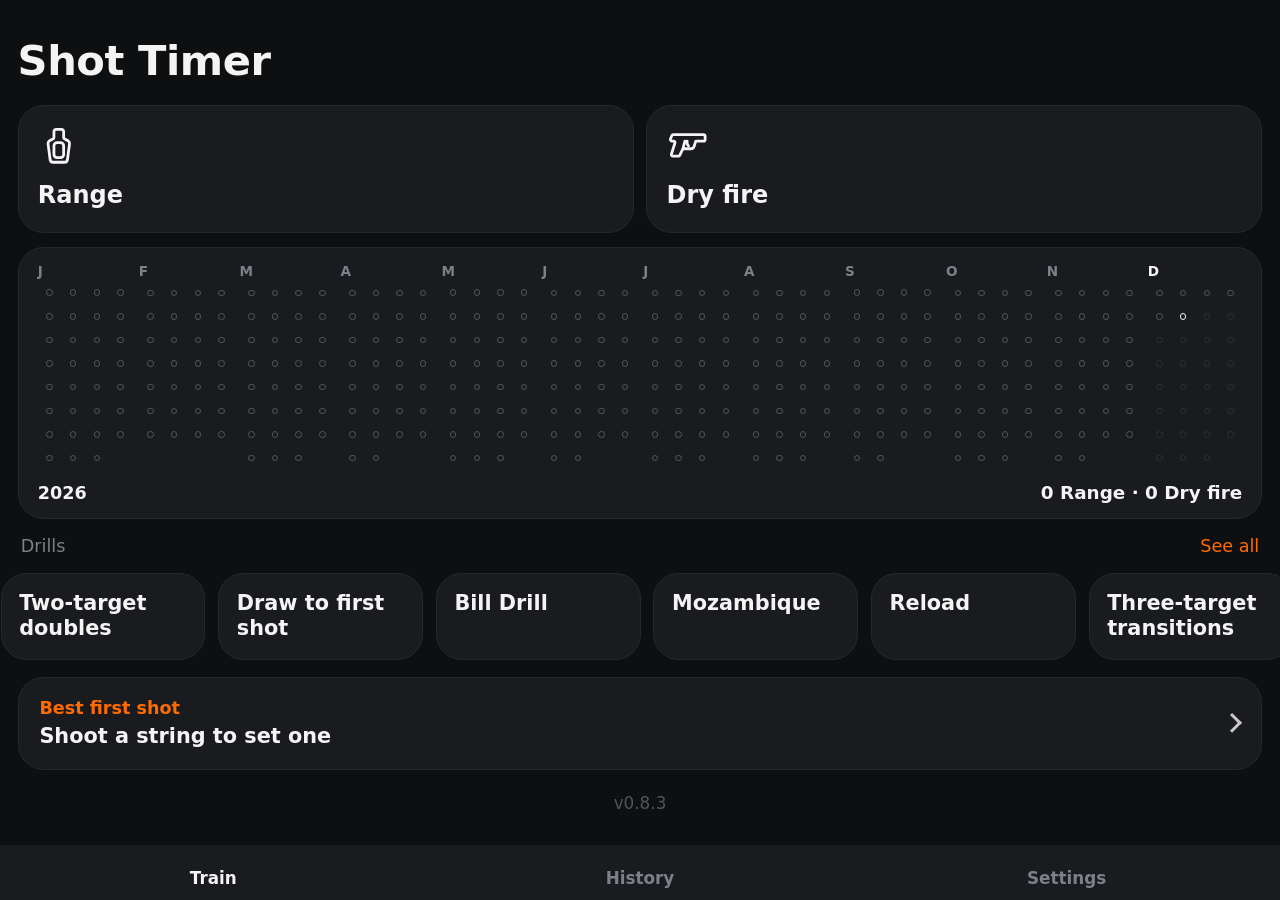
==== commit 885241ab: "v0.8.3: sound cues and volume - Settings > Sounds: volume, and drop-downs for Standby, Start beep, S" ====
--- a/index.html
+++ b/index.html
@@ -166,6 +166,14 @@
       <h2>Look</h2>
       <label class="row"><span>Style</span><select id="set-skin"><option value="softdark">Soft dark</option><option value="soft">Clean light</option><option value="current">Dark</option></select></label>
 
+      <h2>Sounds</h2>
+      <label class="row"><span>Volume <b id="lbl-vol"></b></span><input id="set-vol" type="range" min="10" max="100" step="5"></label>
+      <label class="row"><span>Standby (get ready)</span><select id="set-cue-standby"></select></label>
+      <label class="row"><span>Start beep</span><select id="set-cue-beep"></select></label>
+      <label class="row"><span>Set done</span><select id="set-cue-set"></select></label>
+      <label class="row"><span>Drill done</span><select id="set-cue-drill"></select></label>
+      <p class="hint">Changing one plays it. The start beep stays one high tone, because the app times your draw by hearing it.</p>
+
       <h2>Start beep</h2>
       <label class="row"><span>Random delay min (s)</span><input id="set-dmin" type="number" min="0" max="30" step="0.5"></label>
       <label class="row"><span>Random delay max (s)</span><input id="set-dmax" type="number" min="0" max="30" step="0.5"></label>
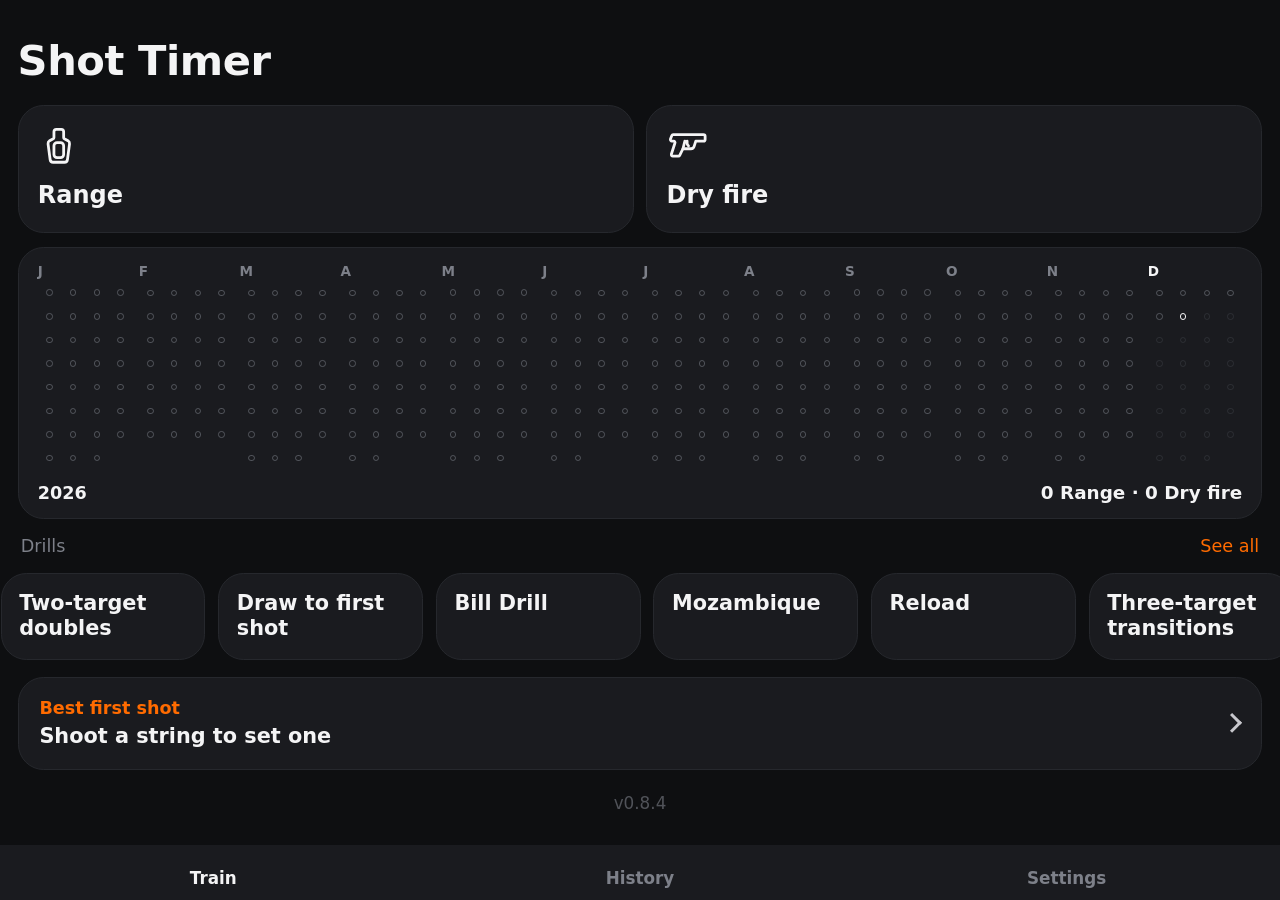
==== commit 40a45263: "Train take: film one long take while the detector just listens Settings › Training film › Record a t" ====
--- a/index.html
+++ b/index.html
@@ -20,6 +20,15 @@
 <div class="camwrap"><video id="cam" playsinline muted autoplay></video>
   <div class="cam-over"><div id="cam-status" class="cam-status"></div><div id="cam-events" class="cam-events"></div><div class="cam-rec">● REC</div></div></div>
 
+<!-- train take: full-screen camera, a shot counter and the last sounds heard; no timer -->
+<div id="train" hidden>
+  <video id="train-cam" playsinline muted autoplay></video>
+  <div class="train-top"><span class="train-rec">● TRAIN TAKE</span><span id="train-time">0:00</span></div>
+  <div class="train-count"><b id="train-n">0</b><span>shots heard</span></div>
+  <ol id="train-list"></ol>
+  <button id="btn-train-stop" class="train-stop" aria-label="Stop the take"><svg viewBox="0 0 24 24" aria-hidden="true"><rect x="6" y="6" width="12" height="12" rx="2"/></svg>Stop</button>
+</div>
+
 <main id="app" class="phone proto" data-skin="soft">
 
   <!-- HOME -->
@@ -199,6 +208,8 @@
       <h2>Training film</h2>
       <label class="row"><span>Camera</span><select id="set-cam"><option value="user">Front (see the overlay)</option><option value="environment">Back (better video)</option></select></label>
       <p class="hint">Tap Film on the timer screen, run your drills, tap it again to stop. The clip is kept on this phone until you delete it.</p>
+      <button id="btn-train" class="btn small">Record a train take</button>
+      <p class="hint">One long take for tuning shot detection: no beep, no timing. Shoot as you like; every sound the detector hears is logged against the video. Save it with <b>Clip + log</b>. Video uses about 20 MB a minute.</p>
 
       <h2>Detection</h2>
       <label class="row col"><span>Sensitivity <b id="lbl-sens"></b></span><input id="set-sens" type="range" min="1" max="10" step="1"></label>
--- a/app-skin.css
+++ b/app-skin.css
@@ -95,3 +95,23 @@
 #app #who-results small .ic { width: 11px; height: 11px; }
 #app .hs-month { margin: 6px 4px 0; }
 #app .h-mode svg { width: 26px; height: 26px; }
+
+/* train take: full-screen camera with a shot counter (no timer) */
+#train { position: fixed; inset: 0; z-index: 50; background: #000; color: #fff; font-family: var(--mono);
+  padding: max(14px, env(safe-area-inset-top)) 16px max(18px, env(safe-area-inset-bottom)); display: flex; flex-direction: column; gap: 12px; }
+#train[hidden] { display: none; }
+#train video { position: absolute; inset: 0; width: 100%; height: 100%; object-fit: cover; z-index: -1; opacity: .85; }
+#train video.mirror { transform: scaleX(-1); }
+#train > *:not(video) { text-shadow: 0 1px 3px #000, 0 0 10px #000; }
+.train-top { display: flex; justify-content: space-between; font-weight: 800; font-size: 14px; letter-spacing: .04em; }
+.train-rec { color: var(--bad); }
+.train-count { margin-top: auto; display: flex; align-items: baseline; gap: 10px; }
+.train-count b { font-size: 72px; line-height: 1; font-variant-numeric: tabular-nums; }
+.train-count span { font-size: 14px; color: #ddd; }
+#train-list { list-style: none; margin: 0; padding: 0; display: flex; flex-direction: column; gap: 3px; min-height: 120px; }
+#train-list li { display: grid; grid-template-columns: 3ch 1fr auto; gap: 10px; font-size: 14px; font-weight: 700; }
+#train-list li.quiet { color: #999; font-weight: 500; }
+.train-stop { display: flex; align-items: center; justify-content: center; gap: 8px; height: 56px; border: 0; border-radius: 16px;
+  background: var(--bad); color: #fff; font: 800 18px/1 -apple-system, system-ui, sans-serif; }
+.train-stop svg { width: 20px; height: 20px; fill: currentColor; }
+body.training { overflow: hidden; }
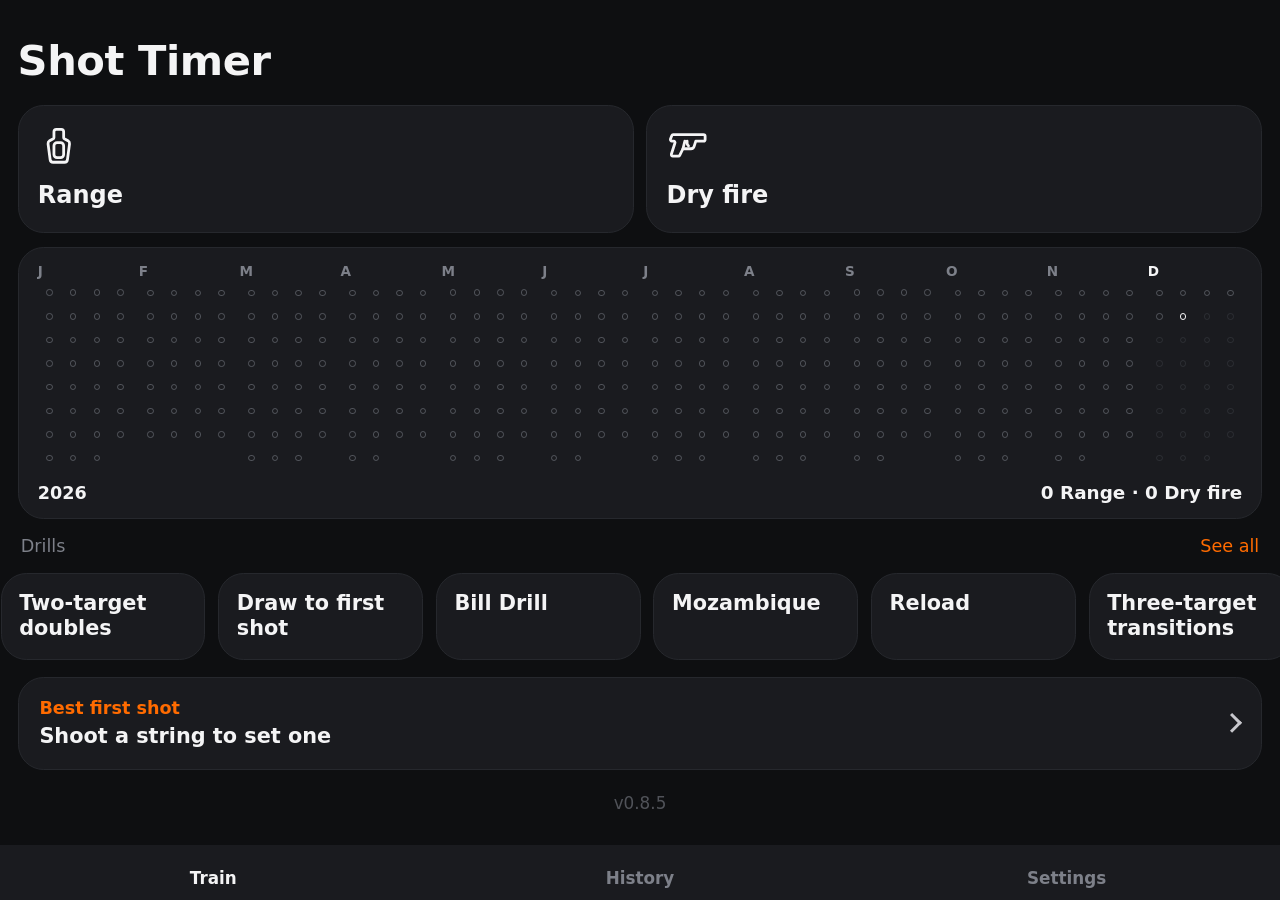
==== commit acf2e2d1: "v0.8.5: urgent fixes + see every run inside a session Fixes from the audit: - A drill rep ends 0.7 s" ====
--- a/index.html
+++ b/index.html
@@ -52,19 +52,19 @@
   <section id="view-range" class="view scr">
     <button class="p-back" data-back="home">‹ Home</button><div class="p-title" style="margin:0">Range</div>
     <div class="sescard" id="ses-card">
-      <div class="sc-top"><span class="dot" id="ses-dot"></span><b class="sc-name" id="ses-title">Session</b><div class="hub-who sc-who" id="hub-who" role="group" aria-label="Who is shooting this session"></div><button class="sc-tog" id="sc-tog" aria-expanded="false" aria-controls="sc-more" aria-label="Add people"><svg viewBox="0 0 24 24" aria-hidden="true"><path d="M6 9l6 6 6-6"/></svg></button><button class="ses-go" id="ses-go" hidden>Shoot</button><button class="ses-btn" id="ses-btn">Start</button></div>
+      <div class="sc-top"><span class="dot" id="ses-dot"></span><div class="sc-tt"><b class="sc-name" id="ses-title">Session</b><i id="ses-sum">Starts when you pick a drill</i></div><button class="ses-btn" id="ses-btn">Start</button></div>
+      <div class="sc-up"><span class="sc-uplbl">Up</span><div class="hub-who sc-who" id="hub-who" role="group" aria-label="Who is shooting. Tap a shooter to make them up next; press and hold to remove"></div><button class="sc-tog" id="sc-tog" aria-expanded="false" aria-controls="sc-more" aria-label="Add people"><svg viewBox="0 0 24 24" aria-hidden="true"><path d="M12 6v12M6 12h12"/></svg></button></div>
       <div class="sc-more" id="sc-more"><div class="sc-more-in">
-        <div class="sc-line"></div>
         <div class="sc-row2">
-          <div class="hub-who sc-added" id="hub-added" role="group" aria-label="People added to this session"></div>
-          <div class="who-search"><input id="who-q" type="search" autocomplete="off" enterkeyhint="done" placeholder="Search shooters" aria-label="Search shooters"><div class="who-results" id="who-results" hidden></div></div>
+          <div class="hub-who sc-added" id="hub-added" hidden></div>
+          <div class="who-search"><input id="who-q" type="search" autocomplete="off" enterkeyhint="done" placeholder="Search or add a shooter" aria-label="Search shooters"><div class="who-results" id="who-results" hidden></div></div>
         </div>
       </div></div>
     </div>
-    <div class="p-glabel">Drills</div>
+    <div class="p-glabel">Shoot</div>
     <div class="p-group hub-dlist" id="hub-dlist"></div>
     <button class="p-new" id="hub-new">New drill</button>
-    <div class="p-glabel">This session</div>
+    <div class="p-glabel" id="hub-log-h">This session · tap to see runs</div>
     <div class="p-group hub-log" id="hub-log"></div>
   </section>
 
@@ -115,6 +115,19 @@
       <button class="p-chip" id="chip-gun" aria-label="Gun"><i>Gun</i><b id="lbl-gun">—</b></button>
       <button class="p-chip film" id="chip-film" aria-label="Film training clip"><i><svg class="ic" viewBox="0 0 24 24" aria-hidden="true"><rect x="2.5" y="6.5" width="13" height="11" rx="2.5"/><path d="M15.5 10.5l6-3.5v10l-6-3.5z"/></svg>Film</i><b id="lbl-film">Off</b></button></div>
     <div class="p-plan" id="p-plan" hidden><div class="pl-top"><b id="pl-round">Rep 1 of 5</b><span id="pl-do"></span></div><div class="pl-steps" id="pl-steps"></div><div class="pl-dots" id="pl-dots"></div></div>
+    <div class="rd" id="rd" hidden>
+      <div class="rd-reps" id="rd-reps" aria-label="Reps so far"></div>
+      <button class="rd-card" id="rd-card" aria-label="Open this run">
+        <div class="rd-top"><span class="rd-done" id="rd-done"></span><span class="rd-pill" id="rd-pill"></span></div>
+        <div class="rd-big"><span id="rd-time"></span><small>s</small></div>
+        <div class="rd-note" id="rd-note" hidden></div>
+        <div class="rd-cells" id="rd-cells"></div>
+      </button>
+      <div class="rd-splits"><div class="rd-sh"><b>Splits</b><span>shorter is faster</span></div><div class="rd-bars" id="rd-bars"></div></div>
+      <button class="rd-all" id="rd-all"><span id="rd-all-t"></span><span class="rd-chev">›</span></button>
+      <div class="rd-acts"><button class="rd-next" id="rd-next">Next rep</button><button class="rd-score" id="rd-score">Score</button>
+        <button class="rd-del" id="rd-del" aria-label="Delete this run"><svg class="ic" viewBox="0 0 24 24" aria-hidden="true"><path d="M4 7h16M9 7V4.5h6V7M6.5 7l1 12.5h9l1-12.5"/></svg></button></div>
+    </div>
     <div class="p-read readout" id="p-read">
       <div class="p-status" id="status">Ready</div>
       <svg class="p-gauge" id="p-gauge" viewBox="0 0 200 104" aria-hidden="true"></svg>
@@ -144,6 +157,28 @@
     <div class="sc-table" id="sc-table"></div>
   </div></div>
 
+  <!-- RUNS: one drill (or free shooting) in this session, every rep -->
+  <section id="view-runs" class="view scr">
+    <button class="p-back" id="runs-back">‹ Range</button>
+    <div class="rv-head"><div class="p-title" id="runs-title"></div><i id="runs-sub"></i></div>
+    <div class="rv-pills" id="runs-who"></div>
+    <div class="rv-stats" id="runs-stats"></div>
+    <div class="p-group rv-list" id="runs-list"></div>
+    <p class="rv-note" id="runs-note"></p>
+    <button class="rv-again" id="runs-again">Shoot this drill again</button>
+  </section>
+
+  <!-- RUN: one rep or string, every shot -->
+  <section id="view-run" class="view scr">
+    <button class="p-back" id="run-back">‹ Back</button>
+    <div class="rn-head"><div class="rn-tt"><div class="p-title" id="run-title"></div><i id="run-sub"></i></div><span class="rn-pill" id="run-pill" hidden></span></div>
+    <div class="rn-card"><div class="rn-tl-top"><span>Beep</span><span id="run-par"></span></div><div class="rn-tl" id="run-tl" aria-hidden="true"></div><span class="rn-note" id="run-note"></span></div>
+    <div class="p-group rn-shots" id="run-shots"></div>
+    <div class="rn-fired" id="run-fired-row"><span class="rn-ft"><b>Shots you fired</b><i>Fix the count when the mic missed some</i></span>
+      <span class="rn-step"><button id="run-fm" aria-label="One fewer">−</button><b id="run-fired">0</b><button id="run-fp" aria-label="One more">+</button></span></div>
+    <div class="rn-acts"><button id="run-play">Play clip</button><button id="run-del" class="bad">Delete run</button></div>
+  </section>
+
   <!-- HISTORY: session cards (swipe left to delete), tap one for its detail -->
   <section id="view-history" class="view scr">
     <div class="hs-head"><div class="p-title" style="margin:0">History</div></div>
@@ -234,6 +269,9 @@
       <button id="btn-diag-share" class="btn ghost small">Share beep recording</button>
 
       <h2>Data</h2>
+      <button id="btn-backup" class="btn small">Back up everything</button>
+      <button id="btn-restore" class="btn ghost small">Restore from a backup</button><input id="file-restore" type="file" accept="application/json,.json" hidden>
+      <p class="hint">One file with every session, string, drill and setting. Save it to Files before you delete or re-add the app. Video clips are not in it.</p>
       <button id="btn-export" class="btn small">Export all history (CSV)</button>
       <button id="btn-clear" class="btn danger small">Delete all history</button>
       <p class="hint" id="build"></p>
@@ -250,9 +288,11 @@
   <button id="btn-film-roll" class="btn primary">Save to camera roll</button> <button id="btn-film-share" class="btn ghost">Clip + log</button> <button id="btn-film-close" class="btn ghost">Later</button></form></dialog>
 <dialog id="picker"><form method="dialog"><h3 id="picker-title"></h3><div id="picker-list"></div><button class="btn ghost" value="cancel">Cancel</button></form></dialog>
 <div class="toast-host" id="toast-host"></div>
+<div id="clipview" hidden><video id="clip-video" playsinline controls></video><button id="clip-close">Close</button></div>
 <script src="detector.js"></script>
 <script src="voice.js"></script>
 <script src="app.js"></script>
 <script src="ui.js"></script>
+<script src="runs.js"></script>
 </body>
 </html>
--- a/app-skin.css
+++ b/app-skin.css
@@ -115,3 +115,138 @@
   background: var(--bad); color: #fff; font: 800 18px/1 -apple-system, system-ui, sans-serif; }
 .train-stop svg { width: 20px; height: 20px; fill: currentColor; }
 body.training { overflow: hidden; }
+
+/* ---------- v0.8.5: session features (design page "Session features") ---------- */
+#app { --rd-draw: #4a4c53; --rd-warn: #ffc93c; --rd-warn-bg: #2a2414; --rd-bad: #ff6b5e; }
+#app[data-skin="soft"] { --rd-draw: #b9bbc1; --rd-warn: #9a6a00; --rd-warn-bg: #f6ead0; --rd-bad: #d93a2b; }
+#app .ic { width: 1em; height: 1em; fill: none; stroke: currentColor; stroke-width: 1.7; stroke-linecap: round; stroke-linejoin: round; }
+
+/* range hub: session card on two lines (it used to need 361 px on one), the drills, this session */
+#app .sescard .sc-top { align-items: center; }
+#app .sescard .sc-top .dot { margin-top: 0; }
+#app .sescard .sc-tt { flex: 1; min-width: 0; display: flex; flex-direction: column; }
+#app .sescard .sc-tt .sc-name { line-height: 1.25; font-size: 13px; }
+#app .sescard .sc-tt i { font-style: normal; font-size: 10px; color: var(--p-muted); white-space: nowrap; overflow: hidden; text-overflow: ellipsis; }
+#app .sescard .sc-up { display: flex; align-items: center; gap: 6px; margin-top: 9px; }
+#app .sescard .sc-uplbl { font-size: 10px; color: var(--p-muted); margin-right: 2px; }
+#app .sescard .sc-up .sc-who { flex: 1; min-width: 0; display: flex; flex-wrap: wrap; gap: 5px; }
+#app.proto[data-skin] .sescard .sc-who button.ini { width: 30px; height: 30px; font-size: 10.5px; background: var(--p-panel2); color: var(--p-muted); border: 0; }
+#app.proto[data-skin] .sescard .sc-who button.ini.up { background: var(--p-text); color: var(--p-bg); }
+#app.proto[data-skin] .sescard .sc-who button.ini.holding { transform: scale(.88); opacity: .6; }
+#app.proto[data-skin] .sc-tog { width: 30px; height: 30px; border-radius: 50%; border: 1.5px dashed var(--p-muted); color: var(--p-muted); }
+#app .sc-tog svg { width: 14px; height: 14px; }
+#app .sc-tog[aria-expanded="true"] svg { transform: rotate(45deg); }
+#app .sescard .ses-btn { height: 30px; padding: 0 14px; font-size: 11.5px; }
+#app .hd-row.hd-go { min-height: 44px; padding-right: 8px; }
+#app .hd-row .hd-txt small { font-size: 9.5px; }
+#app .hd-row .hd-txt b { font-size: 12px; }
+#app .hd-row.hd-free .hd-txt b { font-weight: 700; }
+#app .hd-row .hd-ic { width: 18px; height: 18px; color: var(--p-mark); flex: none; }
+#app .hd-chev2 { color: var(--p-muted); font-size: 15px; flex: none; padding: 0 2px; }
+#app.proto[data-skin] .hd-edit { height: 34px; font-size: 11px; padding: 0 8px; }
+#app .hub-log[hidden], #app .p-glabel[hidden] { display: none; }
+#app.proto:not([data-skin="soft"]) .hub-dlist, #app.proto:not([data-skin="soft"]) .hub-log { gap: 0; background: var(--p-panel); border: 1px solid var(--p-line); border-radius: 13px; overflow: hidden; }
+#app .hl-row { display: grid; grid-template-columns: minmax(0, 1fr) auto auto; gap: 8px; align-items: center; width: 100%; min-height: 46px; padding: 6px 8px 6px 12px;
+  border: 0; border-top: 1px solid var(--p-line); background: none; color: var(--p-text); text-align: left; font: inherit; cursor: pointer; }
+#app .hl-row:first-child { border-top: 0; }
+#app .hl-t, #app .hl-b { display: flex; flex-direction: column; min-width: 0; }
+#app .hl-t b { font-size: 11.5px; font-weight: 600; } #app .hl-t i, #app .hl-b i { font-style: normal; font-size: 9.5px; color: var(--p-muted); }
+#app .hl-t i { white-space: nowrap; overflow: hidden; text-overflow: ellipsis; }
+#app .hl-b { align-items: flex-end; } #app .hl-b b { font-size: 12.5px; font-weight: 600; font-variant-numeric: tabular-nums; }
+
+/* 1 · run done: replaces the dial and shot list on the timer until the next run */
+#app #view-timer.rd-on .p-read, #app #view-timer.rd-on #shotlist, #app #view-timer.rd-on .p-ctrl, #app #view-timer.rd-on #p-plan { display: none !important; }
+#app .rd { display: flex; flex-direction: column; gap: 9px; flex: 1 0 auto; }
+#app .rd[hidden] { display: none; }
+#app .rd-reps { display: flex; gap: 5px; } #app .rd-reps[hidden] { display: none; }
+#app .rd-reps i { flex: 1; height: 5px; border-radius: 3px; background: var(--p-panel2); }
+#app .rd-reps i.ok { background: var(--p-text); } #app .rd-reps i.over { background: var(--p-muted); } #app .rd-reps i.inc { background: var(--rd-warn); } #app .rd-reps i.cur { background: var(--p-mark); }
+#app .rd-card { background: var(--p-panel); border: 1px solid var(--p-line); border-radius: 17px; padding: 13px 13px 11px; display: flex; flex-direction: column; gap: 10px;
+  color: var(--p-text); text-align: left; font: inherit; cursor: pointer; box-shadow: var(--p-raise); width: 100%; }
+#app .rd-top { display: flex; justify-content: space-between; align-items: center; gap: 8px; }
+#app .rd-done { font-size: 10.5px; font-weight: 600; color: var(--p-mark); }
+#app .rd-pill, #app .rn-pill { font-size: 9.5px; font-weight: 600; background: var(--p-panel2); border-radius: 999px; padding: 3px 8px; white-space: nowrap; }
+#app .rd-pill.warn, #app .rn-pill.warn { color: var(--rd-warn); background: var(--rd-warn-bg); } #app .rd-pill.over, #app .rn-pill.over { color: var(--p-muted); }
+#app .rd-big { display: flex; align-items: baseline; gap: 4px; }
+#app .rd-big span { font-family: var(--p-num); font-size: 50px; font-weight: 500; letter-spacing: -.04em; line-height: 1; font-variant-numeric: tabular-nums; }
+#app .rd-big small { font-size: 15px; color: var(--p-muted); }
+#app .rd.inc .rd-big span { color: var(--p-muted); }
+#app .rd-note { font-size: 10px; color: var(--rd-warn); line-height: 1.35; } #app .rd-note[hidden] { display: none; }
+#app .rd-cells { display: grid; grid-template-columns: repeat(3, minmax(0, 1fr)); border-top: 1px solid var(--p-line); padding-top: 9px; }
+#app .rd-cells div, #app .rv-stats div { display: flex; flex-direction: column; gap: 2px; min-width: 0; }
+#app .rd-cells div + div, #app .rv-stats div + div { border-left: 1px solid var(--p-line); padding-left: 9px; }
+#app .rd-cells span, #app .rv-stats span { font-size: 9px; color: var(--p-muted); white-space: nowrap; overflow: hidden; text-overflow: ellipsis; }
+#app .rd-cells b, #app .rv-stats b { font-size: 13.5px; font-weight: 600; font-variant-numeric: tabular-nums; }
+#app .rd-cells b.hi, #app .rv-v.hi { color: var(--p-mark); }
+#app .rd-splits { background: var(--p-panel); border: 1px solid var(--p-line); border-radius: 17px; padding: 12px 12px 9px; display: flex; flex-direction: column; gap: 8px; box-shadow: var(--p-raise); }
+#app .rd-sh { display: flex; justify-content: space-between; align-items: baseline; } #app .rd-sh b { font-size: 10.5px; } #app .rd-sh span { font-size: 9px; color: var(--p-muted); }
+#app .rd-bars { display: grid; grid-template-columns: repeat(var(--n, 4), minmax(34px, 1fr)); gap: 7px; overflow-x: auto; scrollbar-width: none; }
+#app .rd-bars::-webkit-scrollbar { display: none; }
+#app .rd-bar { display: grid; grid-template-rows: auto 80px auto; justify-items: center; gap: 3px; }
+#app .rd-bar b { font-size: 9.5px; font-variant-numeric: tabular-nums; align-self: end; }
+#app .rd-bar i { width: 100%; align-self: end; border-radius: 6px 6px 2px 2px; }
+#app .rd-bar span { font-size: 8.5px; color: var(--p-muted); text-align: center; line-height: 1.2; }
+#app .rd-all { display: flex; justify-content: space-between; align-items: center; min-height: 34px; padding: 0 4px; border: 0; background: none; color: var(--p-text); font: inherit; font-size: 11px; cursor: pointer; }
+#app .rd-all i { font-style: normal; color: var(--p-muted); } #app .rd-chev { color: var(--p-muted); font-size: 15px; }
+#app .rd-acts { margin-top: auto; display: grid; grid-template-columns: minmax(0, 1fr) auto auto; gap: 6px; }
+#app .rd-acts button, #app .rn-acts button, #app .rv-again { border: 0; border-radius: 13px; min-height: 43px; background: var(--p-panel2); color: var(--p-text); font: inherit; font-weight: 600; font-size: 11px; padding: 0 13px; cursor: pointer; box-shadow: var(--p-raise); }
+#app .rd-acts .rd-next, #app .rv-again { background: var(--p-accent); color: var(--p-accent-ink); font-size: 13px; }
+#app .rd-acts .rd-del { width: 43px; padding: 0; display: grid; place-items: center; } #app .rd-del .ic { width: 17px; height: 17px; }
+
+/* 3 · one drill's runs  ·  4 · one run */
+#app .rv-head, #app .rn-tt { display: flex; flex-direction: column; gap: 2px; min-width: 0; }
+#app .rv-head .p-title, #app .rn-tt .p-title { font-size: 19px; line-height: 1.2; }
+#app .rv-head i, #app .rn-tt i { font-style: normal; font-size: 10px; color: var(--p-muted); line-height: 1.35; }
+#app .rv-pills { display: flex; gap: 5px; } #app .rv-pills[hidden] { display: none; }
+#app .rv-pills button { border: 0; border-radius: 999px; min-height: 30px; padding: 0 12px; background: var(--p-panel); color: var(--p-text); font: inherit; font-size: 10.5px; font-weight: 600; cursor: pointer; }
+#app .rv-pills button.on { background: var(--p-text); color: var(--p-bg); }
+#app .rv-stats { display: grid; grid-template-columns: repeat(3, minmax(0, 1fr)); background: var(--p-panel); border: 1px solid var(--p-line); border-radius: 13px; padding: 9px 11px; }
+#app .rv-list { gap: 0; background: var(--p-panel); border: 1px solid var(--p-line); border-radius: 13px; overflow: hidden; }
+#app .rv-row { display: grid; grid-template-columns: 42px minmax(0, 1fr) auto auto; gap: 8px; align-items: center; width: 100%; min-height: 49px; padding: 0 8px 0 11px;
+  border: 0; border-top: 1px solid var(--p-line); background: none; color: var(--p-text); text-align: left; font: inherit; cursor: pointer; }
+#app .rv-row:first-child { border-top: 0; }
+#app .rv-l { display: flex; flex-direction: column; } #app .rv-l b { font-size: 10px; font-weight: 500; color: var(--p-muted); } #app .rv-l i { font-style: normal; font-size: 10px; color: var(--p-muted); }
+#app .rv-dots { display: flex; flex-wrap: wrap; align-items: center; gap: 3px; min-width: 0; }
+#app .rv-dots i { width: 7px; height: 7px; border-radius: 50%; } #app .rv-dots i.miss { border: 1.3px solid var(--p-muted); box-sizing: border-box; }
+#app .rv-dots small { font-size: 8.5px; color: var(--p-muted); }
+#app .rv-dots em { font-style: normal; font-size: 8.5px; font-weight: 600; margin-left: 4px; } #app .rv-dots em.best { color: var(--p-mark); } #app .rv-dots em.inc { color: var(--rd-warn); }
+#app .rv-v { font-size: 13px; font-weight: 600; font-variant-numeric: tabular-nums; } #app .rv-v.mu { color: var(--p-muted); }
+#app .rv-note { margin: 0 3px; font-size: 9.5px; color: var(--p-muted); line-height: 1.45; }
+#app .rv-again { margin-top: auto; min-height: 43px; } #app .rv-again[hidden] { display: none; }
+#app .rn-head { display: flex; justify-content: space-between; align-items: flex-end; gap: 8px; }
+#app .rn-pill[hidden] { display: none; }
+#app .rn-card { background: var(--p-panel); border: 1px solid var(--p-line); border-radius: 13px; padding: 11px; display: flex; flex-direction: column; gap: 8px; }
+#app .rn-tl-top { display: flex; justify-content: space-between; font-size: 9.5px; color: var(--p-muted); }
+#app .rn-tl { position: relative; height: 26px; }
+#app .rn-tl span { position: absolute; }
+#app .rn-tl .tl-line { left: 0; right: 0; top: 12px; height: 2px; background: var(--p-line); }
+#app .rn-tl .tl-beep { left: 0; top: 6px; width: 2px; height: 14px; background: var(--p-muted); }
+#app .rn-tl .tl-m { top: 5px; width: 8px; height: 17px; border-radius: 3px; }
+#app .rn-tl .tl-m.off { border: 1.3px dashed var(--p-muted); box-sizing: border-box; }
+#app .rn-tl .tl-par { top: 3px; width: 2px; height: 20px; background: var(--p-mark); }
+#app .rn-note { font-size: 9.5px; color: var(--p-muted); }
+#app .rn-shots { gap: 0; background: var(--p-panel); border: 1px solid var(--p-line); border-radius: 13px; overflow: hidden; }
+#app .rn-row { display: grid; grid-template-columns: 20px minmax(0, 1fr) auto auto; gap: 8px; align-items: center; min-height: 43px; padding: 0 11px; border-top: 1px solid var(--p-line); font-size: 11px; }
+#app .rn-row:first-child { border-top: 0; }
+#app .rn-row.off { grid-template-columns: 20px minmax(0, 1fr) auto; color: var(--p-muted); }
+#app .rn-row.off .rn-l { text-decoration: line-through; }
+#app .rn-l { font-size: 10px; color: var(--p-muted); white-space: nowrap; overflow: hidden; text-overflow: ellipsis; }
+#app .rn-t { font-size: 12.5px; font-weight: 600; font-variant-numeric: tabular-nums; }
+#app .rn-db { font-size: 9.5px; color: var(--p-muted); width: 36px; text-align: right; font-variant-numeric: tabular-nums; }
+#app .rn-keep { border: 0; border-radius: 999px; min-height: 30px; padding: 0 12px; background: var(--p-panel2); color: var(--p-text); font: inherit; font-size: 10px; font-weight: 600; cursor: pointer; }
+#app .rn-fired { display: flex; justify-content: space-between; align-items: center; gap: 8px; min-height: 46px; padding: 0 11px; background: var(--p-panel); border: 1px solid var(--p-line); border-radius: 13px; }
+#app .rn-fired[hidden] { display: none; }
+#app .rn-ft { display: flex; flex-direction: column; } #app .rn-ft b { font-size: 11px; font-weight: 500; } #app .rn-ft i { font-style: normal; font-size: 9px; color: var(--p-muted); }
+#app .rn-step { display: flex; align-items: center; gap: 6px; }
+#app .rn-step button { border: 0; border-radius: 9px; width: 34px; height: 34px; background: var(--p-panel2); color: var(--p-text); font-size: 15px; cursor: pointer; }
+#app .rn-step b { font-size: 14px; min-width: 16px; text-align: center; font-variant-numeric: tabular-nums; }
+#app .rn-acts { margin-top: auto; display: grid; grid-template-columns: repeat(2, minmax(0, 1fr)); gap: 6px; }
+#app .rn-acts .bad { color: var(--rd-bad); } #app .rn-acts button:disabled { opacity: .45; }
+#app[data-skin="soft"] .rd-card, #app[data-skin="soft"] .rd-splits, #app[data-skin="soft"] .rv-stats, #app[data-skin="soft"] .rv-list,
+#app[data-skin="soft"] .rn-card, #app[data-skin="soft"] .rn-shots, #app[data-skin="soft"] .rn-fired { background: #fff; border: 0; }
+
+/* clip player over everything */
+#clipview { position: fixed; inset: 0; z-index: 40; background: #000; display: flex; flex-direction: column; justify-content: center; }
+#clipview[hidden] { display: none; }
+#clipview video { width: 100%; max-height: 80vh; background: #000; }
+#clip-close { position: absolute; top: calc(env(safe-area-inset-top, 0px) + 12px); right: 16px; min-height: 44px; padding: 0 18px; border: 0; border-radius: 999px; background: rgba(255,255,255,.16); color: #fff; font: 600 15px -apple-system, system-ui, sans-serif; }
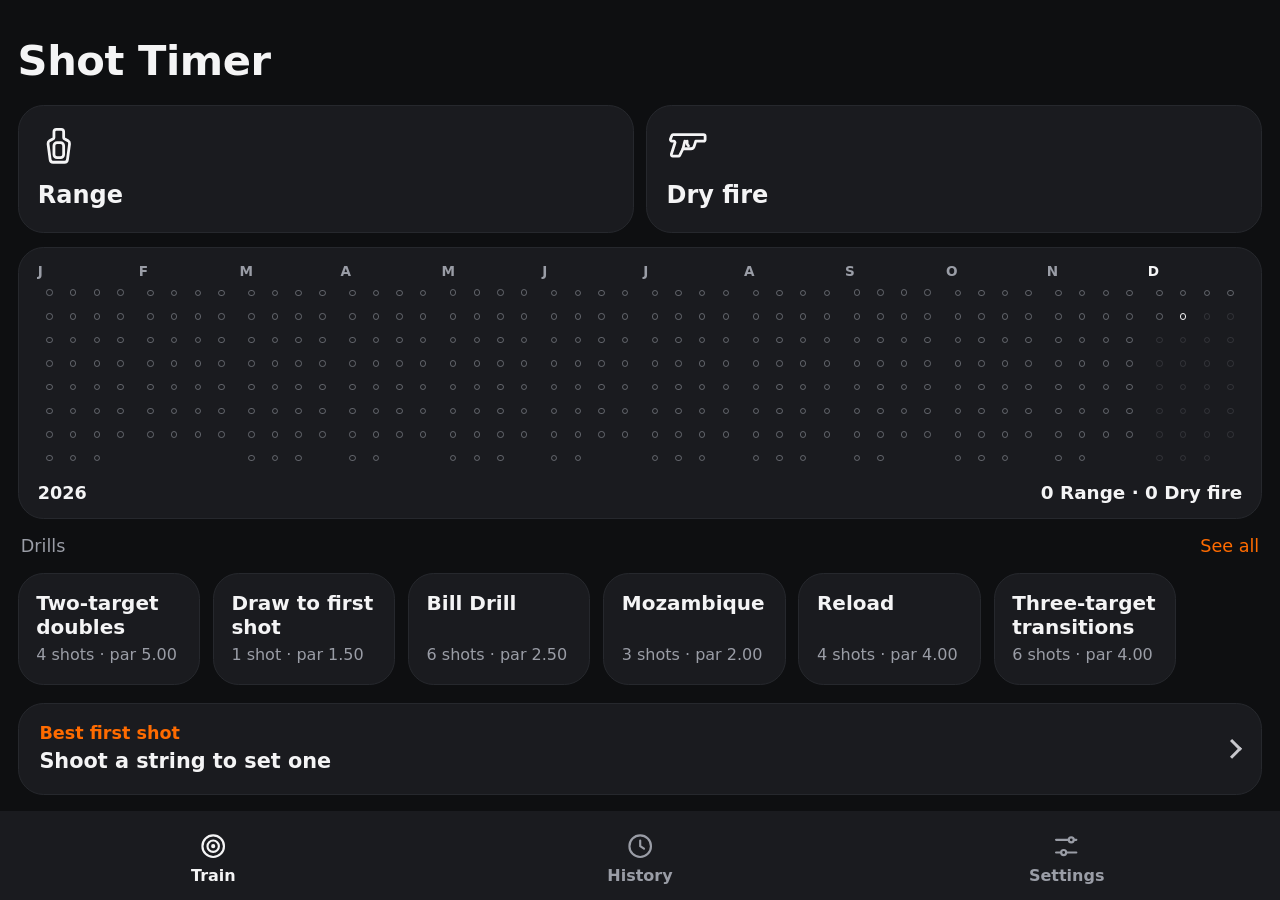
==== commit 487f2c0b: "v0.8.7: UI fixes from the design page (boards 5-9) - Tap targets 44 pt and up (tabs, Back, Save, ste" ====
--- a/index.html
+++ b/index.html
@@ -34,7 +34,7 @@
   <!-- HOME -->
   <section id="view-home" class="view scr active">
     <div class="h-top"><div class="p-title" style="margin:0">Shot Timer</div></div>
-    <button class="sbar h-ses" id="h-ses" hidden><span class="dot"></span><div><b>Session in progress</b><i id="h-ses-sum"></i></div><span class="sb-go">Resume ›</span></button>
+    <button class="sbar h-ses" id="h-ses" hidden><span class="dot"></span><div><b>Session in progress</b><i id="h-ses-sum"></i></div><span class="sb-go">Resume<span class="mi mi-chev" aria-hidden="true"></span></span></button>
     <div class="h-modes"><button class="h-mode" data-go="range"><svg viewBox="0 0 24 24" aria-hidden="true"><path d="M10.6 2.5H13.4A1.4 1.4 0 0 1 14.8 3.9V7.2A.8.8 0 0 0 15.2 7.9L17.3 9.05A1.9 1.9 0 0 1 18.2 10.9L17 19.9A1.8 1.8 0 0 1 15.2 21.5H8.8A1.8 1.8 0 0 1 7 19.9L5.8 10.9A1.9 1.9 0 0 1 6.7 9.05L8.8 7.9A.8.8 0 0 0 9.2 7.2V3.9A1.4 1.4 0 0 1 10.6 2.5Z"/><rect x="9.2" y="10.2" width="5.6" height="8.6" rx="1.8"/></svg><b>Range</b></button>
       <button class="h-mode" data-go="dry"><svg viewBox="0 0 24 24" aria-hidden="true"><path d="M3.6 5.5H21A1 1 0 0 1 22 6.5V8.3A1 1 0 0 1 21 9.3H16.6L15.7 12.2A2 2 0 0 1 13.8 13.7H9.2L7.4 17.4A1 1 0 0 1 6.5 18H3.4A.9.9 0 0 1 2.5 16.9L4.5 10.7A.9.9 0 0 0 3.7 9.3H2.9A.9.9 0 0 1 2 8.1L2.8 6.1A1 1 0 0 1 3.6 5.5Z"/><path d="M9.2 13.7L10.3 9.3M11.6 9.3V10.4A2 2 0 0 0 12.4 12.1"/></svg><b>Dry fire</b></button></div>
     <div class="h-week h-year">
@@ -50,7 +50,7 @@
 
   <!-- RANGE: one session per trip -->
   <section id="view-range" class="view scr">
-    <button class="p-back" data-back="home">‹ Home</button><div class="p-title" style="margin:0">Range</div>
+    <button class="p-back" data-back="home">Home</button><div class="p-title" style="margin:0">Range</div>
     <div class="sescard" id="ses-card">
       <div class="sc-top"><span class="dot" id="ses-dot"></span><div class="sc-tt"><b class="sc-name" id="ses-title">Session</b><i id="ses-sum">Starts when you pick a drill</i></div><button class="ses-btn" id="ses-btn">Start</button></div>
       <div class="sc-up"><span class="sc-uplbl">Up</span><div class="hub-who sc-who" id="hub-who" role="group" aria-label="Who is shooting. Tap a shooter to make them up next; press and hold to remove"></div><button class="sc-tog" id="sc-tog" aria-expanded="false" aria-controls="sc-more" aria-label="Add people"><svg viewBox="0 0 24 24" aria-hidden="true"><path d="M12 6v12M6 12h12"/></svg></button></div>
@@ -70,7 +70,7 @@
 
   <!-- DRY FIRE -->
   <section id="view-drymenu" class="view scr">
-    <button class="p-back" data-back="home">‹ Home</button><div class="p-title" style="margin:0">Dry fire</div>
+    <button class="p-back" data-back="home">Home</button><div class="p-title" style="margin:0">Dry fire</div>
     <div class="sbar" id="dry-sbar"><span class="dot"></span><div><b id="dry-ses-t">Session</b><i id="dry-ses-sum">Starts when you pick a drill</i></div><button class="sb-end" id="dry-end">End</button></div>
     <div class="p-group"><button class="p-menu dry" data-drill="trigger"><b>Trigger</b><span>Beep → trigger click</span></button>
       <button class="p-menu dry" data-drill="draw"><b>Draw</b><span>Reaction · shot · draw-to-shot split</span></button>
@@ -79,13 +79,13 @@
 
   <!-- DRILL EDITOR: describe it first, the full editor below -->
   <section id="view-editor" class="view scr">
-    <div class="p-head"><button class="p-back" id="p-ed-cancel">‹ Cancel</button><div class="t"><b id="p-ed-title">New drill</b></div><button class="p-back p-save" id="p-save">Save</button></div>
+    <div class="p-head"><button class="p-back" id="p-ed-cancel">Cancel</button><div class="t"><b id="p-ed-title">New drill</b></div><button class="p-back p-save" id="p-save">Save</button></div>
     <div class="ed-scroll">
       <div class="ed-hero" id="ed-hero">
-        <div class="eh-title">Describe it</div>
+        
         <div class="eh-field"><input id="vb-text" type="text" enterkeyhint="done" autocomplete="off" placeholder="2 shots on target 1, 5 reps under 4 s" aria-label="Describe the drill"><button class="vb-mic" id="vb-mic" aria-label="Speak the drill"><svg class="ic" viewBox="0 0 24 24" aria-hidden="true"><rect x="9" y="3" width="6" height="11" rx="3"/><path d="M5.5 11a6.5 6.5 0 0 0 13 0M12 17.5V21M9 21h6"/></svg></button></div>
         <div class="vb-heard eh-heard" id="vb-heard">Say it or type it. Press done when you finish.</div>
-        <button class="eh-edit" id="eh-edit">Edit drill<span aria-hidden="true">⌄</span></button>
+        
       </div>
       <div class="ed-detail-start" id="ed-detail"></div>
       <div class="p-form">
@@ -109,8 +109,9 @@
 
   <!-- TIMER (free shooting, a drill, or a dry-fire drill) -->
   <section id="view-timer" class="view scr">
-    <div class="p-head"><button class="p-back" id="btn-back">‹ Back</button><div class="t"><b id="drill-title">Range</b><i id="ses-text"></i></div>
+    <div class="p-head"><button class="p-back" id="btn-back">Back</button>
       <div class="p-seg" id="seg-rep"><button data-rep="single">Single</button><button data-rep="repeat">Repeat</button></div></div>
+    <div class="tm-title"><b id="drill-title">Range</b><i id="ses-text"></i></div>
     <div class="p-chips"><button class="p-chip" id="chip-shooter" aria-label="Shooter"><i>Shooter</i><b id="lbl-shooter">—</b></button>
       <button class="p-chip" id="chip-gun" aria-label="Gun"><i>Gun</i><b id="lbl-gun">—</b></button>
       <button class="p-chip film" id="chip-film" aria-label="Film training clip"><i><svg class="ic" viewBox="0 0 24 24" aria-hidden="true"><rect x="2.5" y="6.5" width="13" height="11" rx="2.5"/><path d="M15.5 10.5l6-3.5v10l-6-3.5z"/></svg>Film</i><b id="lbl-film">Off</b></button></div>
@@ -124,7 +125,7 @@
         <div class="rd-cells" id="rd-cells"></div>
       </button>
       <div class="rd-splits"><div class="rd-sh"><b>Splits</b><span>shorter is faster</span></div><div class="rd-bars" id="rd-bars"></div></div>
-      <button class="rd-all" id="rd-all"><span id="rd-all-t"></span><span class="rd-chev">›</span></button>
+      <button class="rd-all" id="rd-all"><span id="rd-all-t"></span><span class="mi mi-chev rd-chev" aria-hidden="true"></span></button>
       <div class="rd-acts"><button class="rd-next" id="rd-next">Next rep</button><button class="rd-score" id="rd-score">Score</button>
         <button class="rd-del" id="rd-del" aria-label="Delete this run"><svg class="ic" viewBox="0 0 24 24" aria-hidden="true"><path d="M4 7h16M9 7V4.5h6V7M6.5 7l1 12.5h9l1-12.5"/></svg></button></div>
     </div>
@@ -159,7 +160,7 @@
 
   <!-- RUNS: one drill (or free shooting) in this session, every rep -->
   <section id="view-runs" class="view scr">
-    <button class="p-back" id="runs-back">‹ Range</button>
+    <button class="p-back" id="runs-back">Range</button>
     <div class="rv-head"><div class="p-title" id="runs-title"></div><i id="runs-sub"></i></div>
     <div class="rv-pills" id="runs-who"></div>
     <div class="rv-stats" id="runs-stats"></div>
@@ -170,7 +171,7 @@
 
   <!-- RUN: one rep or string, every shot -->
   <section id="view-run" class="view scr">
-    <button class="p-back" id="run-back">‹ Back</button>
+    <button class="p-back" id="run-back">Back</button>
     <div class="rn-head"><div class="rn-tt"><div class="p-title" id="run-title"></div><i id="run-sub"></i></div><span class="rn-pill" id="run-pill" hidden></span></div>
     <div class="rn-card"><div class="rn-tl-top"><span>Beep</span><span id="run-par"></span></div><div class="rn-tl" id="run-tl" aria-hidden="true"></div><span class="rn-note" id="run-note"></span></div>
     <div class="p-group rn-shots" id="run-shots"></div>
@@ -184,11 +185,11 @@
     <div class="hs-head"><div class="p-title" style="margin:0">History</div></div>
     <div class="hs-best" id="hs-best"></div>
     <div class="hs-pills" role="group" aria-label="Filter"><button class="on" data-f="all">All</button><button data-f="range">Range</button><button data-f="dry">Dry fire</button></div>
-    <button class="hs-live" id="hs-live" hidden><span class="dot"></span><div><b id="hs-live-t"></b><i id="hs-live-s"></i></div><span class="sb-go">Resume ›</span></button>
+    <button class="hs-live" id="hs-live" hidden><span class="dot"></span><div><b id="hs-live-t"></b><i id="hs-live-s"></i></div><span class="sb-go">Resume<span class="mi mi-chev" aria-hidden="true"></span></span></button>
     <div id="hs-body"></div>
   </section>
   <section id="view-session" class="view scr">
-    <button class="p-back" id="ses-back">‹ History</button>
+    <button class="p-back" id="ses-back">History</button>
     <div class="hd-title"><div class="p-title" style="margin:0" id="ses-title-h">Session</div><i id="hd-sub"></i></div>
     <div class="hd-stats" id="hd-stats"></div>
     <div class="hd-who" id="hd-who" role="group" aria-label="Shooters"></div>
@@ -197,8 +198,8 @@
   </section>
 
   <nav class="tabs">
-    <button data-view="train" class="tab active"><svg class="ti" viewBox="0 0 24 24" aria-hidden="true"><circle cx="12" cy="13" r="8"/><path d="M12 9v4l2.5 2.5M10 2h4"/></svg>Train</button>
-    <button data-view="history" class="tab"><svg class="ti" viewBox="0 0 24 24" aria-hidden="true"><path d="M5 4h14v16H5zM9 9h6M9 13h6M9 17h3"/></svg>History</button>
+    <button data-view="train" class="tab active"><svg class="ti" viewBox="0 0 24 24" aria-hidden="true"><circle cx="12" cy="12" r="8.5"/><circle cx="12" cy="12" r="4.5"/><circle cx="12" cy="12" r="0.8"/></svg>Train</button>
+    <button data-view="history" class="tab"><svg class="ti" viewBox="0 0 24 24" aria-hidden="true"><circle cx="12" cy="12" r="8.5"/><path d="M12 7.5V12l3 2"/></svg>History</button>
     <button data-view="settings" class="tab"><svg class="ti" viewBox="0 0 24 24" aria-hidden="true"><path d="M4 7h10M18 7h2M4 17h4M12 17h8"/><circle cx="16" cy="7" r="2"/><circle cx="10" cy="17" r="2"/></svg>Settings</button>
   </nav>
 </main>
@@ -208,54 +209,75 @@
     <header class="bar"><h1>Settings</h1></header>
     <div class="form">
       <h2>Look</h2>
+      <div class="grp">
       <label class="row"><span>Style</span><select id="set-skin"><option value="softdark">Soft dark</option><option value="soft">Clean light</option><option value="current">Dark</option></select></label>
+      </div>
 
       <h2>Sounds</h2>
+      <div class="grp">
       <label class="row"><span>Volume <b id="lbl-vol"></b></span><input id="set-vol" type="range" min="10" max="100" step="5"></label>
-      <label class="row"><span>Standby (get ready)</span><select id="set-cue-standby"></select></label>
+      <label class="row"><span>Get ready</span><select id="set-cue-standby"></select></label>
       <label class="row"><span>Start beep</span><select id="set-cue-beep"></select></label>
       <label class="row"><span>Set done</span><select id="set-cue-set"></select></label>
       <label class="row"><span>Drill done</span><select id="set-cue-drill"></select></label>
+      </div>
       <p class="hint">Changing one plays it. The start beep stays one high tone, because the app times your draw by hearing it.</p>
 
       <h2>Start beep</h2>
-      <label class="row"><span>Random delay min (s)</span><input id="set-dmin" type="number" min="0" max="30" step="0.5"></label>
-      <label class="row"><span>Random delay max (s)</span><input id="set-dmax" type="number" min="0" max="30" step="0.5"></label>
+      <div class="grp">
+      <div class="row"><span>Random delay (s)</span><span class="row-pair"><input id="set-dmin" type="number" min="0" max="30" step="0.5" aria-label="Shortest delay"><i>to</i><input id="set-dmax" type="number" min="0" max="30" step="0.5" aria-label="Longest delay"></span></div>
       <label class="row"><span>Beep pitch (Hz)</span><input id="set-hz" type="number" min="800" max="4000" step="100"></label>
       <label class="row"><span>Beep length (ms)</span><input id="set-blen" type="number" min="100" max="800" step="50"></label>
       <label class="row"><span>Par time for free shooting (s, 0 = off)</span><input id="set-par" type="number" min="0" max="60" step="0.05"></label>
+      </div>
 
       <h2>Range</h2>
-      <label class="row"><span>Ignore sounds quieter than my shots by (dB, 0 = off)</span><input id="set-gate" type="number" min="0" max="40" step="1"></label>
-      <p class="hint">Your gun is the loudest thing the phone hears. Shots from other lanes and echoes are much quieter and get struck out (tap ↺ to keep one).</p>
+      <div class="grp">
+      <label class="row"><span>Ignore sounds this much quieter than my shots (dB, 0 = off)</span><input id="set-gate" type="number" min="0" max="40" step="1"></label>
+      </div>
+      <p class="hint">Your gun is the loudest thing the phone hears. Shots from other lanes and echoes are much quieter and get struck out (open the run and tap Keep to bring one back).</p>
+      <div class="grp">
       <label class="row"><span>Repeat: reset time between strings (s)</span><input id="set-rreset" type="number" min="2" max="60" step="1"></label>
+      </div>
 
       <h2>Dry fire</h2>
+      <div class="grp">
       <div class="row col"><span>Trigger click</span><p class="hint" id="click-info"></p><button id="btn-learn2" class="btn ghost small">Teach my trigger click</button></div>
       <div class="row col"><span>Holster draw</span><p class="hint" id="hol-info"></p><button id="btn-learn-hol" class="btn ghost small">Teach my holster draw</button></div>
       <label class="row col"><span>Dry fire sensitivity <b id="lbl-dsens"></b></span><input id="set-dsens" type="range" min="1" max="10" step="1"></label>
       <label class="row col"><span>Click match strictness <b id="lbl-match"></b></span><input id="set-match" type="range" min="0.5" max="0.95" step="0.05"></label>
+      </div>
       <p class="hint">A sound counts as the click only if it matches the learned click, is about as loud, and is a single snap (a rack is two snaps). Lower strictness if real clicks show "not the click".</p>
+      <div class="grp">
       <label class="row"><span>Dry fire repeat: reholster time (s)</span><input id="set-rehol" type="number" min="2" max="30" step="1"></label>
       <label class="row"><span>Reload drill: time allowed for the reload (s)</span><input id="set-rlto" type="number" min="3" max="30" step="1"></label>
       <label class="row"><span>Rep timeout, no click (s)</span><input id="set-rtime" type="number" min="2" max="15" step="1"></label>
+      </div>
 
       <h2>Training film</h2>
+      <div class="grp">
       <label class="row"><span>Camera</span><select id="set-cam"><option value="user">Front (see the overlay)</option><option value="environment">Back (better video)</option></select></label>
+      </div>
       <p class="hint">Tap Film on the timer screen, run your drills, tap it again to stop. The clip is kept on this phone until you delete it.</p>
       <button id="btn-train" class="btn small">Record a train take</button>
       <p class="hint">One long take for tuning shot detection: no beep, no timing. Shoot as you like; every sound the detector hears is logged against the video. Save it with <b>Clip + log</b>. Video uses about 20 MB a minute.</p>
 
       <h2>Detection</h2>
+      <div class="grp">
       <label class="row col"><span>Sensitivity <b id="lbl-sens"></b></span><input id="set-sens" type="range" min="1" max="10" step="1"></label>
+      </div>
       <p class="hint">Higher = hears quieter shots (and more of your neighbors). Watch the meter: the line is the threshold.</p>
+      <div class="grp">
       <label class="row"><span>Echo window (ms)</span><input id="set-echo" type="number" min="0" max="600" step="10"></label>
       <label class="row"><span>Min time between shots (ms)</span><input id="set-lock" type="number" min="40" max="400" step="10"></label>
       <label class="row"><span>Auto-stop after quiet (s, 0 = off)</span><input id="set-auto" type="number" min="0" max="60" step="1"></label>
+      </div>
 
       <h2>Shooters &amp; guns</h2>
+      <div class="grp">
       <label class="row col"><span>Shooters (one per line, first is you)</span><textarea id="set-shooters" rows="4"></textarea></label>
       <label class="row col"><span>Guns (one per line)</span><textarea id="set-guns" rows="4"></textarea></label>
+      </div>
 
       <h2>Test with a recording</h2>
       <p class="hint">Pick a video or audio file of a shooting string. The same detector runs on it and lists every shot.</p>
@@ -263,7 +285,9 @@
       <div id="file-result" class="file-result"></div>
 
       <h2>Diagnostics</h2>
+      <div class="grp">
       <label class="row"><span>iPhone audio mode</span><select id="set-audiomode"><option value="play-and-record">play-and-record</option><option value="auto">auto</option><option value="playback">playback</option><option value="ambient">ambient</option><option value="default">don't set</option></select></label>
+      </div>
       <p class="hint" id="audiomode-note">If the start beep is never heard by the mic, try another mode (close and reopen the app after changing it).</p>
       <div id="diag" class="file-result"></div>
       <button id="btn-diag-share" class="btn ghost small">Share beep recording</button>
@@ -279,14 +303,18 @@
   </section>
 
 
-<dialog id="ses-dlg"><form method="dialog"><h3>Session ended</h3><p class="hint" id="ses-dlg-info"></p>
+<dialog id="end-sheet" class="sheet"><form method="dialog"><span class="sheet-grip"></span>
+  <h3>End this session?</h3><p class="hint" id="end-sum"></p><div class="sheet-list" id="end-list"></div>
+  <button id="btn-end-export" class="btn primary">End and export</button>
+  <div class="sheet-two"><button id="btn-end-only" class="btn bad">End</button><button id="btn-end-keep" class="btn" value="cancel">Keep shooting</button></div></form></dialog>
+<dialog id="ses-dlg" class="sheet"><form method="dialog"><h3>Session ended</h3><p class="hint" id="ses-dlg-info"></p>
   <p class="hint">Exports only this session: a CSV of every shot/rep and a .json with the settings used.</p>
   <button id="btn-ses-export" class="btn primary">Export session</button> <button id="btn-ses-close" class="btn ghost">Done</button></form></dialog>
-<dialog id="film-dlg"><form method="dialog"><h3>Training clip ready</h3><p class="hint" id="film-info"></p>
+<dialog id="film-dlg" class="sheet"><form method="dialog"><h3>Training clip ready</h3><p class="hint" id="film-info"></p>
   <p class="hint" id="film-kept"></p>
   <p class="hint"><b>Save to camera roll</b>: tap Save Video. <b>Clip + log</b>: Save to Files → Dropbox, keeps the name so it matches the session export.</p>
   <button id="btn-film-roll" class="btn primary">Save to camera roll</button> <button id="btn-film-share" class="btn ghost">Clip + log</button> <button id="btn-film-close" class="btn ghost">Later</button></form></dialog>
-<dialog id="picker"><form method="dialog"><h3 id="picker-title"></h3><div id="picker-list"></div><button class="btn ghost" value="cancel">Cancel</button></form></dialog>
+<dialog id="picker" class="sheet"><form method="dialog"><h3 id="picker-title"></h3><div id="picker-list"></div><button class="btn ghost" value="cancel">Cancel</button></form></dialog>
 <div class="toast-host" id="toast-host"></div>
 <div id="clipview" hidden><video id="clip-video" playsinline controls></video><button id="clip-close">Close</button></div>
 <script src="detector.js"></script>
--- a/app-skin.css
+++ b/app-skin.css
@@ -250,3 +250,113 @@
 #clipview[hidden] { display: none; }
 #clipview video { width: 100%; max-height: 80vh; background: #000; }
 #clip-close { position: absolute; top: calc(env(safe-area-inset-top, 0px) + 12px); right: 16px; min-height: 44px; padding: 0 18px; border: 0; border-radius: 999px; background: rgba(255,255,255,.16); color: #fff; font: 600 15px -apple-system, system-ui, sans-serif; }
+
+
+/* ---------- v0.8.7: UI fixes from the design page (boards 5–9) ---------- */
+/* line icons for the old text symbols (› ‹ ⌄ × ⟲ ↺) */
+.mi { display: inline-block; width: 1em; height: 1em; flex: none; vertical-align: -.14em; background: currentColor; -webkit-mask: var(--m) center / contain no-repeat; mask: var(--m) center / contain no-repeat; }
+.mi-chev { --m: url("data:image/svg+xml,%3Csvg%20xmlns%3D%22http%3A//www.w3.org/2000/svg%22%20viewBox%3D%220%200%2024%2024%22%20fill%3D%22none%22%20stroke%3D%22%23000%22%20stroke-width%3D%222%22%20stroke-linecap%3D%22round%22%20stroke-linejoin%3D%22round%22%3E%3Cpath%20d%3D%22M9%206l6%206-6%206%22/%3E%3C/svg%3E"); }
+.mi-back { --m: url("data:image/svg+xml,%3Csvg%20xmlns%3D%22http%3A//www.w3.org/2000/svg%22%20viewBox%3D%220%200%2024%2024%22%20fill%3D%22none%22%20stroke%3D%22%23000%22%20stroke-width%3D%222%22%20stroke-linecap%3D%22round%22%20stroke-linejoin%3D%22round%22%3E%3Cpath%20d%3D%22M15%205l-7%207%207%207%22/%3E%3C/svg%3E"); }
+.mi-down { --m: url("data:image/svg+xml,%3Csvg%20xmlns%3D%22http%3A//www.w3.org/2000/svg%22%20viewBox%3D%220%200%2024%2024%22%20fill%3D%22none%22%20stroke%3D%22%23000%22%20stroke-width%3D%222%22%20stroke-linecap%3D%22round%22%20stroke-linejoin%3D%22round%22%3E%3Cpath%20d%3D%22M6%209l6%206%206-6%22/%3E%3C/svg%3E"); }
+.mi-x { --m: url("data:image/svg+xml,%3Csvg%20xmlns%3D%22http%3A//www.w3.org/2000/svg%22%20viewBox%3D%220%200%2024%2024%22%20fill%3D%22none%22%20stroke%3D%22%23000%22%20stroke-width%3D%222%22%20stroke-linecap%3D%22round%22%20stroke-linejoin%3D%22round%22%3E%3Cpath%20d%3D%22M6.5%206.5l11%2011M17.5%206.5l-11%2011%22/%3E%3C/svg%3E"); }
+.mi-reload { --m: url("data:image/svg+xml,%3Csvg%20xmlns%3D%22http%3A//www.w3.org/2000/svg%22%20viewBox%3D%220%200%2024%2024%22%20fill%3D%22none%22%20stroke%3D%22%23000%22%20stroke-width%3D%222%22%20stroke-linecap%3D%22round%22%20stroke-linejoin%3D%22round%22%3E%3Cpath%20d%3D%22M19.5%209A8%208%200%200%200%205%207.5M4.5%204v3.5H8M4.5%2015A8%208%200%200%200%2019%2016.5M19.5%2020v-3.5H16%22/%3E%3C/svg%3E"); }
+#app .p-back:not(.p-save) { display: inline-flex; align-items: center; gap: 2px; min-height: 34px; padding: 0 8px 0 0; font-size: 12.5px; font-weight: 500; }
+#app .p-back:not(.p-save)::before { content: ""; width: 17px; height: 17px; background: currentColor; -webkit-mask: url("data:image/svg+xml,%3Csvg%20xmlns%3D%22http%3A//www.w3.org/2000/svg%22%20viewBox%3D%220%200%2024%2024%22%20fill%3D%22none%22%20stroke%3D%22%23000%22%20stroke-width%3D%222%22%20stroke-linecap%3D%22round%22%20stroke-linejoin%3D%22round%22%3E%3Cpath%20d%3D%22M15%205l-7%207%207%207%22/%3E%3C/svg%3E") center / contain no-repeat; mask: url("data:image/svg+xml,%3Csvg%20xmlns%3D%22http%3A//www.w3.org/2000/svg%22%20viewBox%3D%220%200%2024%2024%22%20fill%3D%22none%22%20stroke%3D%22%23000%22%20stroke-width%3D%222%22%20stroke-linecap%3D%22round%22%20stroke-linejoin%3D%22round%22%3E%3Cpath%20d%3D%22M15%205l-7%207%207%207%22/%3E%3C/svg%3E") center / contain no-repeat; }
+#app .hd-chev2, #app .rd-chev { font-size: 15px; color: var(--p-muted); }
+#app .sb-go .mi { font-size: 13px; margin-left: 2px; }
+
+/* the page stays put: no rubber-band, the tab bar never floats */
+html, body { height: 100%; overflow: hidden; overscroll-behavior: none; }
+body { position: fixed; inset: 0; }
+#app .view.scr, #app .ed-scroll, body > .view.legacy { overscroll-behavior: contain; }
+
+/* readable in sun: lighter grey, nothing under ~13 px on the phone */
+#app.proto[data-skin="softdark"] { --p-muted: #9a9da6; }
+html[data-skin="softdark"]:root { --muted: #9a9da6; }
+#app .p-chip i { font-size: 9.5px; letter-spacing: 0; text-transform: none; }
+#app .p-stats i { font-size: 9px; letter-spacing: 0; text-transform: none; }
+#app .p-status { font-size: 10px; }
+#app .p-hint { font-size: 10px; }
+#app .shotlist li.head { font-size: 9px; }
+
+/* tab bar: icons, 52 pt targets */
+#app .tabs .tab { min-height: 42px; font-size: 10px; gap: 2px; padding-top: 5px; }
+#app .tabs .ti { display: block; width: 19px; height: 19px; fill: none; stroke: currentColor; stroke-width: 1.7; stroke-linecap: round; stroke-linejoin: round; }
+#app.proto[data-skin="softdark"] .tabs .tab.active { color: var(--p-text); }
+
+/* tap targets: 44 pt and up */
+#app .p-step button { width: 34px; height: 34px; border-radius: 9px; font-size: 16px; color: var(--p-text); }
+#app .ed-x { width: 34px; height: 34px; font-size: 15px; display: grid; place-items: center; }
+#app .p-seg button { min-height: 30px; font-size: 10.5px; }
+#app .p-chip { min-height: 40px; }
+#app .shotlist .x { width: 34px; height: 30px; display: grid; place-items: center; font-size: 14px; }
+#app .shotlist li { grid-template-columns: 22px 1fr minmax(0, 1.4fr) 34px; }
+#app .p-ctrl .p-btn { min-height: 49px; font-size: 15px; border-radius: 15px; }
+#app .p-ctrl .p-btn2 { min-height: 49px; font-size: 12px; border-radius: 15px; padding: 0 15px; }
+#app .p-save { min-height: 31px; padding: 0 14px !important; border-radius: 999px; background: var(--p-accent) !important; color: var(--p-accent-ink) !important; font-size: 11.5px; }
+
+/* 5 · timer: back + single/repeat on one row, the full drill title under it */
+#app #view-timer .p-head { justify-content: space-between; }
+#app #view-timer .p-head .p-seg { width: 130px; }
+#app .tm-title { display: flex; flex-direction: column; gap: 1px; margin-top: -4px; }
+#app .tm-title b { font-size: 18px; font-weight: 600; line-height: 1.2; }
+#app .tm-title i { font-style: normal; font-size: 10.5px; color: var(--p-muted); }
+body.filming #app .tm-title { background: rgba(10,12,15,.55); color: #fff; border-radius: 12px; padding: 4px 8px; }
+/* toasts at the top, so they never cover START */
+.toast-host { top: calc(env(safe-area-inset-top, 0px) + 10px); bottom: auto; }
+.toast-host .toast { background: #f4f4f5; color: #0e0f11; border-radius: 999px; padding: 11px 18px; font-size: 15px; box-shadow: 0 8px 24px rgba(0,0,0,.4); }
+html[data-skin="soft"] .toast-host .toast { background: #1b1d21; color: #fff; }
+
+/* 6 · home: carousel lines up with the cards; the clip reminder is a calm row */
+#app .h-carousel { margin: 0 -11px 0 0; padding: 0 11px 2px 0; scroll-padding-left: 0; }
+#app .h-card { flex: 0 0 114px; min-height: 58px; justify-content: space-between; }
+#app .h-card b { font-size: 12.5px; } #app .h-card small { font-size: 10px; }
+#app .clip-note { display: flex; align-items: center; gap: 10px; margin-top: 0; min-height: 46px; padding: 8px 12px; border: 0; border-radius: 13px; background: var(--p-panel); color: var(--p-text); font-size: 11.5px; text-align: left; }
+#app .clip-note[hidden] { display: none; }
+#app .clip-note > .ic { width: 17px; height: 17px; color: #ffc93c; flex: none; }
+#app .clip-note > span:not(.mi) { flex: 1; display: flex; flex-direction: column; }
+#app .clip-note b { font-weight: 500; } #app .clip-note i { font-style: normal; font-size: 10px; color: var(--p-muted); }
+#app .clip-note .mi { color: var(--p-muted); font-size: 15px; }
+
+/* 7 · edit drill: opens on the fields, voice is one line on top */
+#app .ed-hero { min-height: 0; padding: 0; gap: 4px; align-items: stretch; text-align: left; }
+#app .eh-field { max-width: none; border-radius: 13px; min-height: 43px; padding: 4px 4px 4px 12px; }
+#app .eh-field .vb-mic { width: 34px; height: 34px; }
+#app .eh-heard { max-width: none; min-height: 0; text-align: left; font-size: 10px; padding: 0 4px; }
+#app .eh-heard:empty { display: none; }
+
+/* 8 · settings: grouped cards like the rest of the app */
+body > #view-settings .form h2 { font-size: 13px; font-weight: 500; letter-spacing: 0; text-transform: none; color: var(--muted); margin: 22px 4px 6px; }
+body > #view-settings .grp { background: var(--panel); border-radius: 16px; overflow: hidden; }
+body > #view-settings .grp .row { min-height: 52px; box-sizing: border-box; padding: 8px 14px; font-size: 16px; }
+body > #view-settings .grp .row:last-child { border-bottom: 0; }
+body > #view-settings .grp .row.col { padding: 12px 14px; gap: 8px; }
+body > #view-settings .form select { border: 0; background: transparent; color: var(--muted); text-align: right; text-align-last: right; font-size: 16px; padding: 8px 0; max-width: 60%; }
+body > #view-settings .form input[type=number] { border: 0; background: var(--panel2); border-radius: 10px; min-height: 40px; box-sizing: border-box; font-size: 16px; width: 84px; }
+body > #view-settings .row-pair { display: flex; align-items: center; gap: 6px; } body > #view-settings .row-pair i { font-style: normal; color: var(--muted); }
+body > #view-settings .row-pair input[type=number] { width: 64px; }
+body > #view-settings .form .hint { margin: 8px 4px 0; }
+body > #view-settings .form > .btn { display: flex; align-items: center; width: 100%; min-height: 52px; margin-top: 8px; border: 0; border-radius: 16px; background: var(--panel); color: var(--text); font-weight: 500; font-size: 16px; padding: 0 14px; text-align: left; }
+body > #view-settings .form > .btn.danger { color: var(--bad, #ff6b5e); }
+body > #view-settings .grp .btn { min-height: 44px; border: 0; background: var(--panel2); border-radius: 12px; font-weight: 600; }
+
+/* 9 · sheets: End session, clip ready, pickers rise from the bottom */
+dialog.sheet { margin: auto 0 0; width: 100%; max-width: 100%; max-height: 85vh; box-sizing: border-box; border-radius: 26px 26px 0 0; padding: 10px 18px calc(env(safe-area-inset-bottom, 0px) + 18px); }
+dialog.sheet::backdrop { background: rgba(0,0,0,.55); }
+dialog.sheet form { display: flex; flex-direction: column; gap: 10px; }
+dialog.sheet h3 { margin: 6px 0 0; font-size: 22px; font-weight: 600; }
+dialog.sheet .hint { font-size: 15px; margin: 0; line-height: 1.4; }
+dialog.sheet .btn { display: block; width: 100%; min-height: 52px; margin: 0; border: 0; border-radius: 16px; font-size: 16px; font-weight: 600; background: var(--panel2); color: var(--text); }
+dialog.sheet .btn.primary { background: var(--text); color: var(--bg); }
+dialog.sheet .btn.ghost { background: var(--panel2); }
+dialog.sheet .btn.bad { color: #ff6b5e; }
+dialog.sheet #picker-list { display: flex; flex-direction: column; gap: 8px; }
+.sheet-grip { align-self: center; width: 40px; height: 5px; border-radius: 3px; background: var(--panel2); }
+.sheet-list { background: var(--panel2); border-radius: 14px; } .sheet-list:empty { display: none; }
+.sheet-row { display: flex; justify-content: space-between; gap: 12px; min-height: 46px; align-items: center; padding: 0 14px; border-top: 1px solid var(--line); font-size: 15px; }
+.sheet-row:first-child { border-top: 0; } .sheet-row i { font-style: normal; color: var(--muted); }
+.sheet-two { display: grid; grid-template-columns: 1fr 1fr; gap: 8px; }
+#app .ed-row .p-step { gap: 4px; } #app .ed-row .p-step b { min-width: 22px; }
+#app .ed-row .grow { min-width: 0; overflow: hidden; text-overflow: ellipsis; }
+#app #ed-steps .ed-row > .grow:not(:has(.mi)) { display: none; }      /* "on": the T buttons say it */
+#app #ed-steps .ed-tgs { margin-left: auto; }
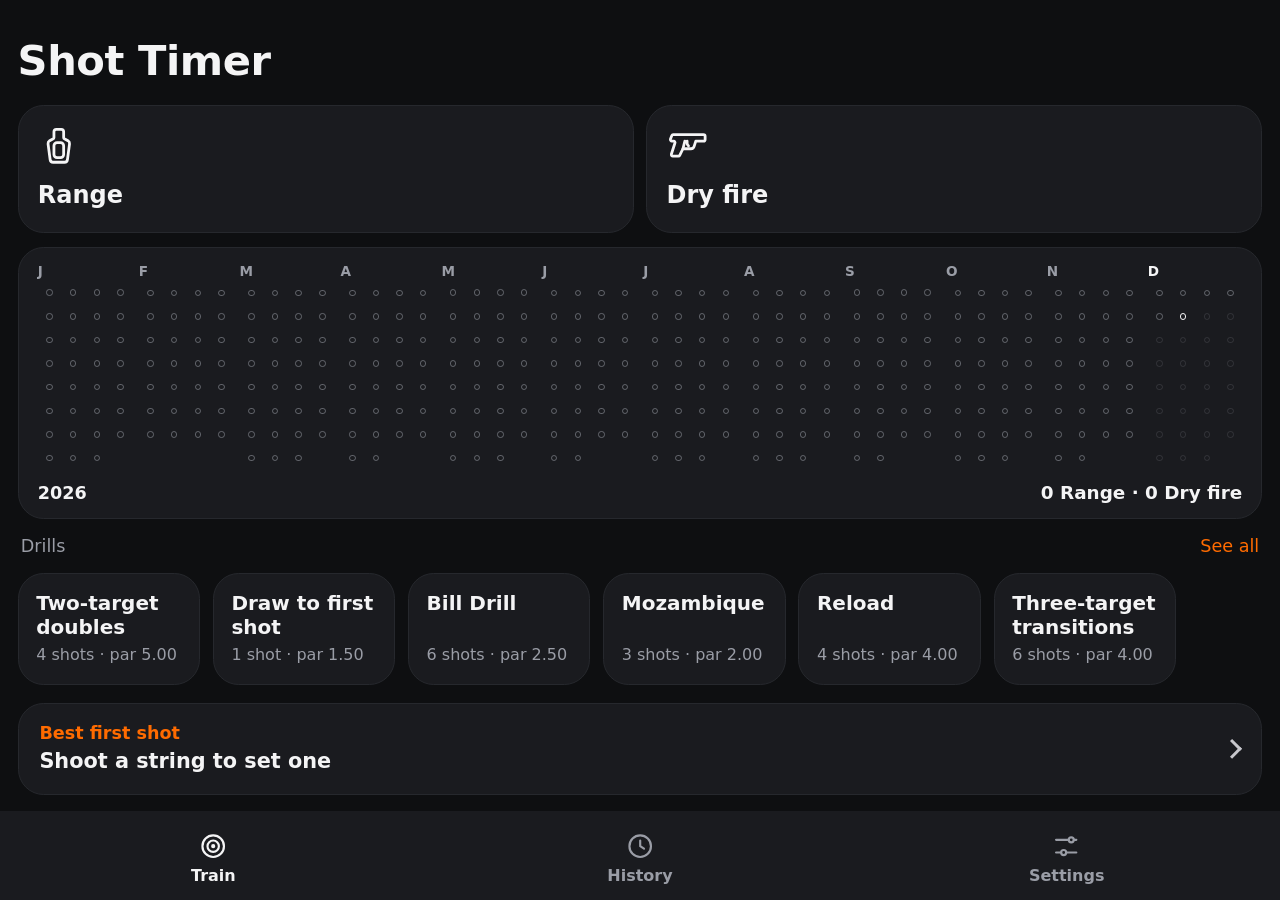
==== commit cb5f6f8f: "v0.8.9: drills wait for every shot, one line per drill visit, ask before sessions From the owner's n" ====
--- a/index.html
+++ b/index.html
@@ -307,6 +307,8 @@
   <h3>End this session?</h3><p class="hint" id="end-sum"></p><div class="sheet-list" id="end-list"></div>
   <button id="btn-end-export" class="btn primary">End and export</button>
   <div class="sheet-two"><button id="btn-end-only" class="btn bad">End</button><button id="btn-end-keep" class="btn" value="cancel">Keep shooting</button></div></form></dialog>
+<dialog id="ask-sheet" class="sheet"><form method="dialog"><span class="sheet-grip"></span><h3 id="ask-t"></h3><p class="hint" id="ask-p"></p>
+  <button id="ask-yes" class="btn primary"></button><button id="ask-no" class="btn"></button></form></dialog>
 <dialog id="ses-dlg" class="sheet"><form method="dialog"><h3>Session ended</h3><p class="hint" id="ses-dlg-info"></p>
   <p class="hint">Exports only this session: a CSV of every shot/rep and a .json with the settings used.</p>
   <button id="btn-ses-export" class="btn primary">Export session</button> <button id="btn-ses-close" class="btn ghost">Done</button></form></dialog>
--- a/app-skin.css
+++ b/app-skin.css
@@ -266,8 +266,9 @@
 #app .sb-go .mi { font-size: 13px; margin-left: 2px; }
 
 /* the page stays put: no rubber-band, the tab bar never floats */
-html, body { height: 100%; overflow: hidden; overscroll-behavior: none; }
-body { position: fixed; inset: 0; }
+/* (v0.8.7 pinned the body with position: fixed; on an iPhone home-screen app that left a ~40 pt grey strip under the
+   tab bar. overscroll-behavior alone stops the rubber-band.) */
+html, body { overscroll-behavior: none; }
 #app .view.scr, #app .ed-scroll, body > .view.legacy { overscroll-behavior: contain; }
 
 /* readable in sun: lighter grey, nothing under ~13 px on the phone */
@@ -360,3 +361,8 @@
 #app .ed-row .grow { min-width: 0; overflow: hidden; text-overflow: ellipsis; }
 #app #ed-steps .ed-row > .grow:not(:has(.mi)) { display: none; }      /* "on": the T buttons say it */
 #app #ed-steps .ed-tgs { margin-left: auto; }
+
+/* History: the three numbers at the top; the bests open their session */
+#app .hs-best > button, #app .hs-best > div { display: flex; flex-direction: column; align-items: center; gap: 1px; border: 0; border-right: 1px solid var(--p-line); background: none; color: var(--p-text); font: inherit; padding: 2px 0; min-height: 44px; justify-content: center; }
+#app .hs-best > :last-child { border-right: 0; }
+#app .hs-best > button { cursor: pointer; }
